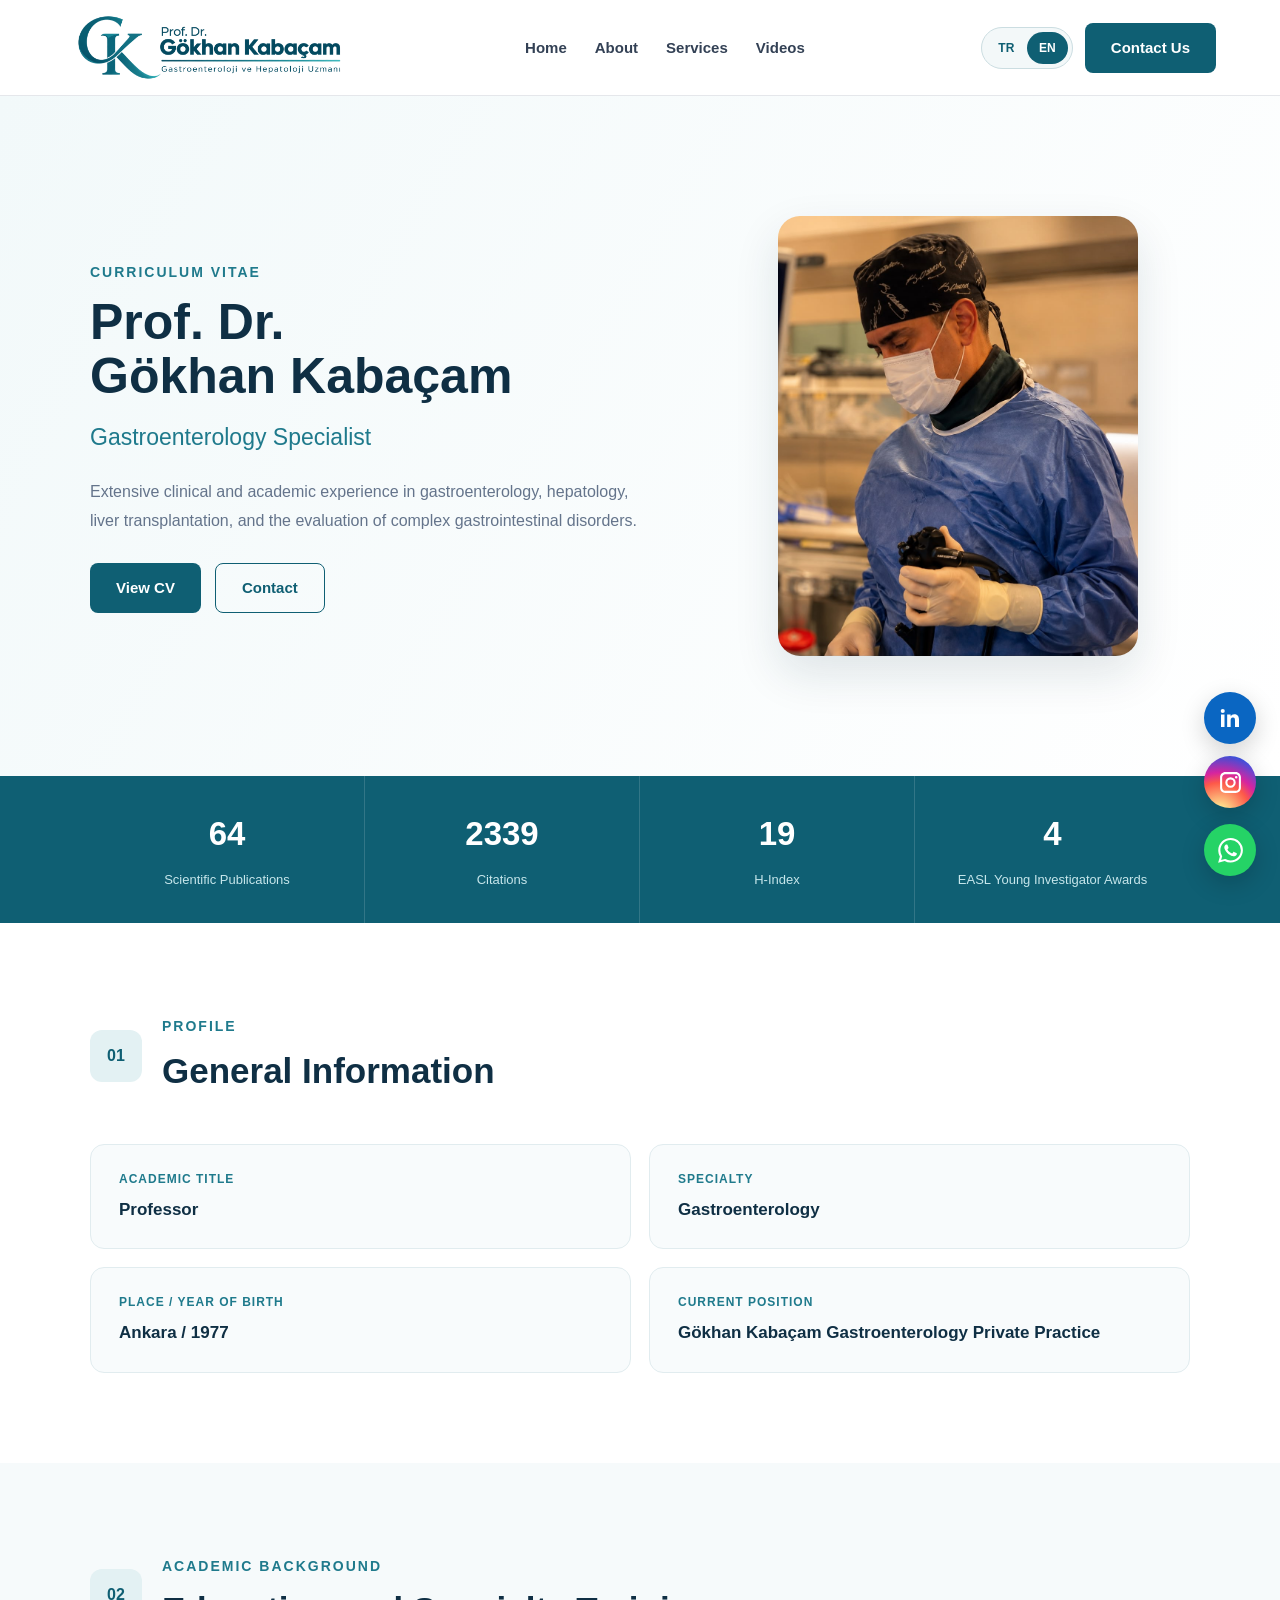
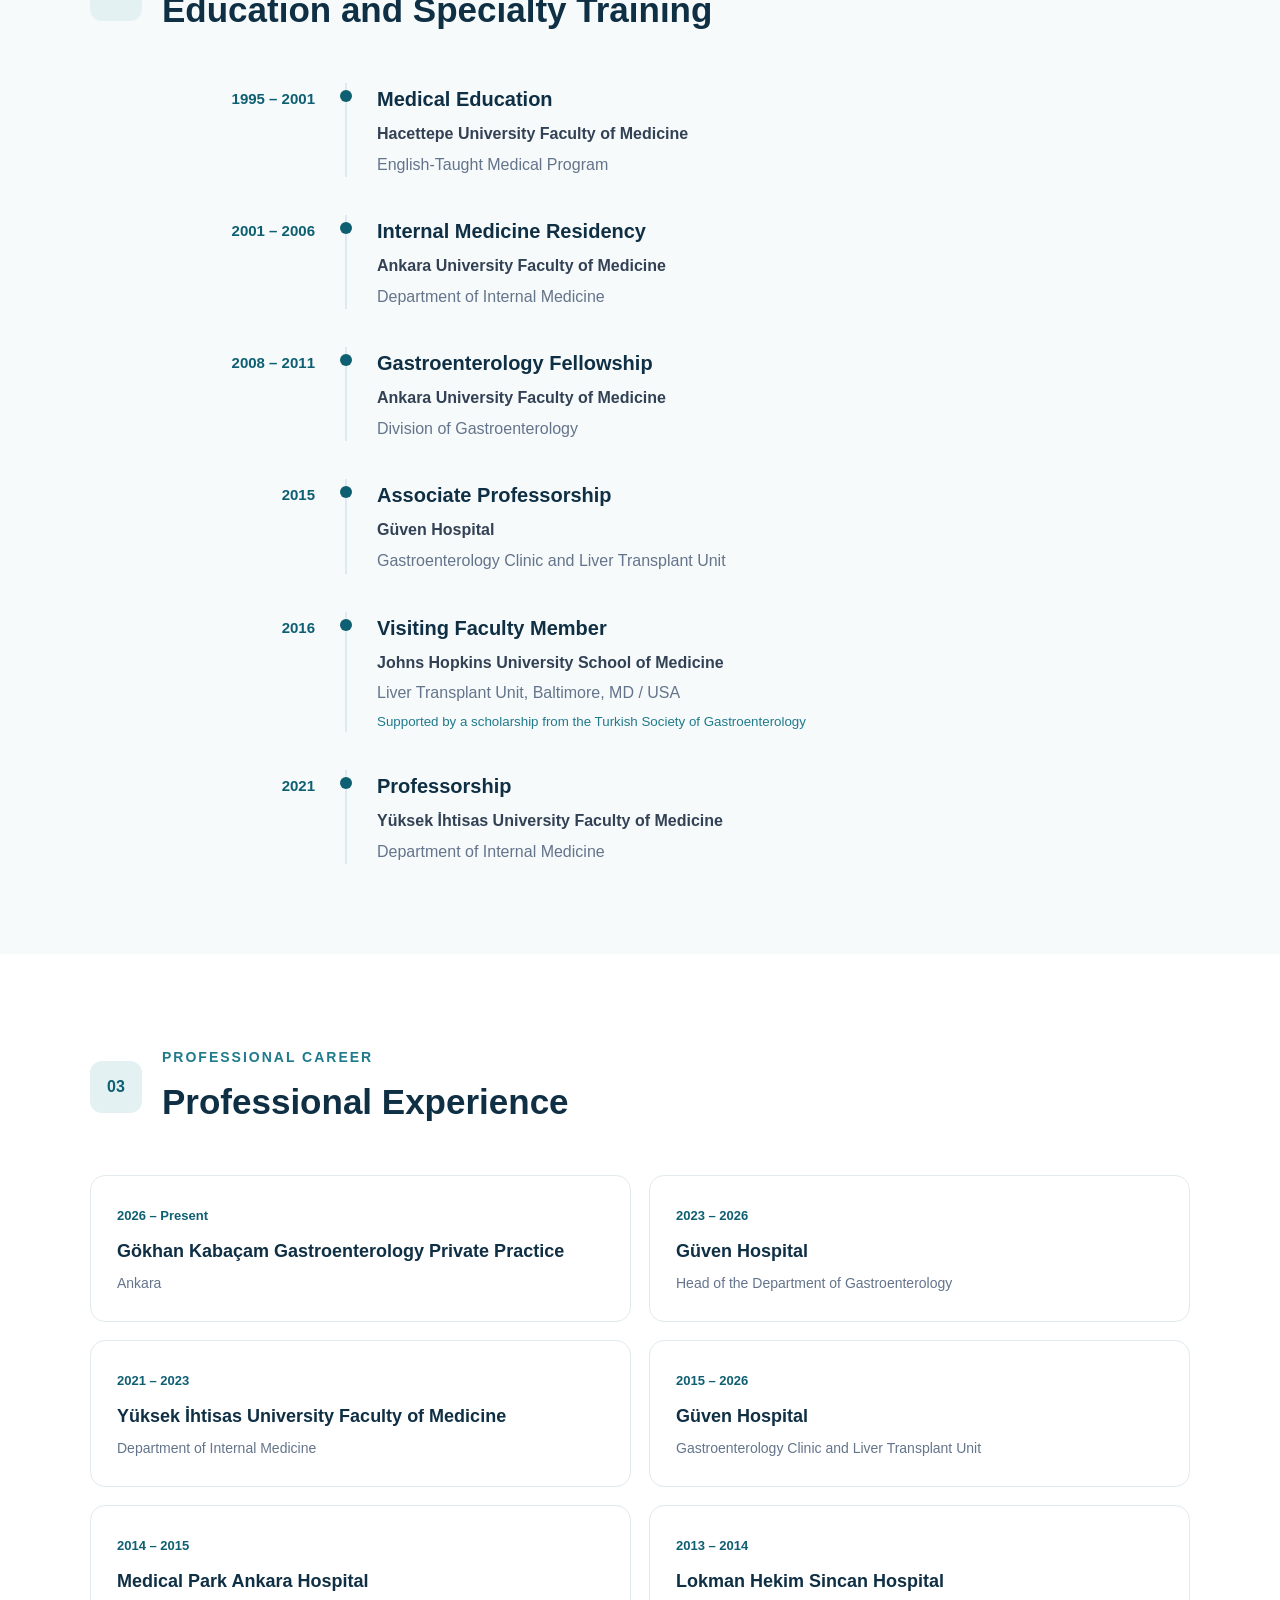
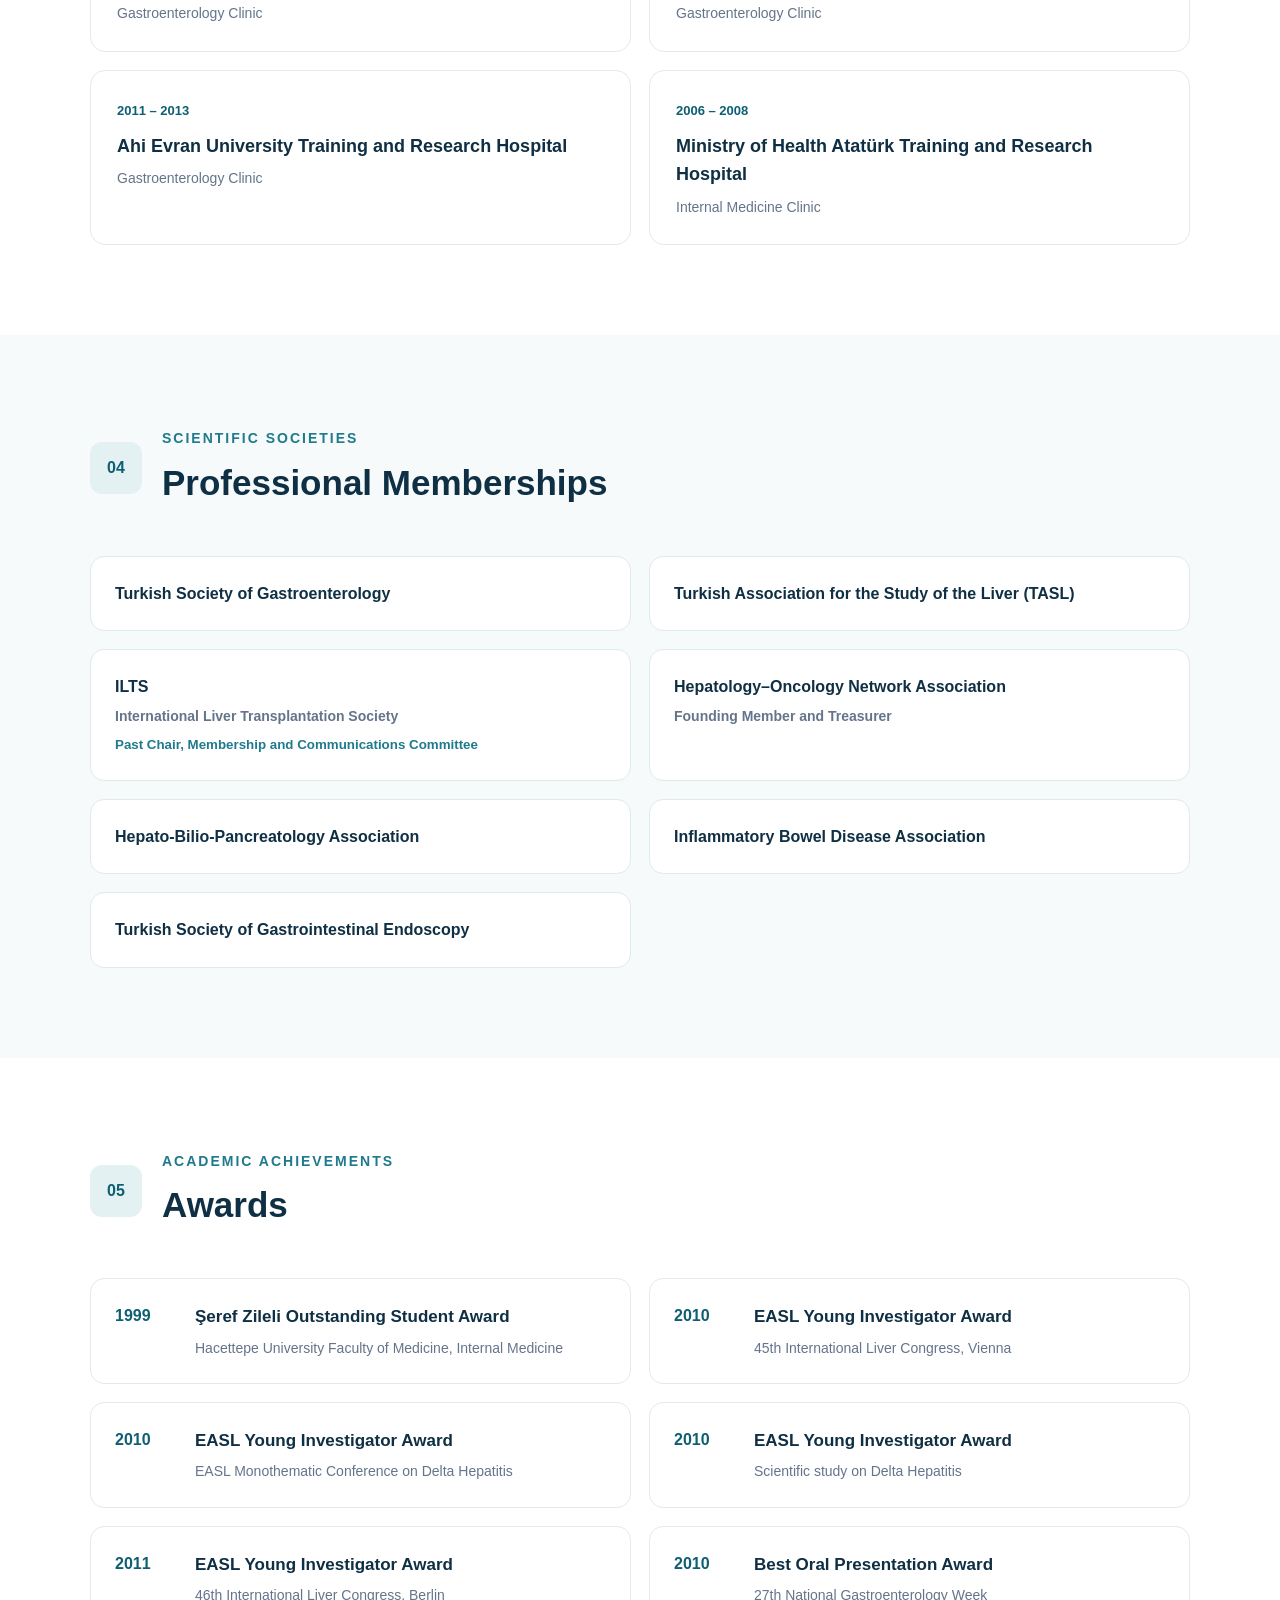
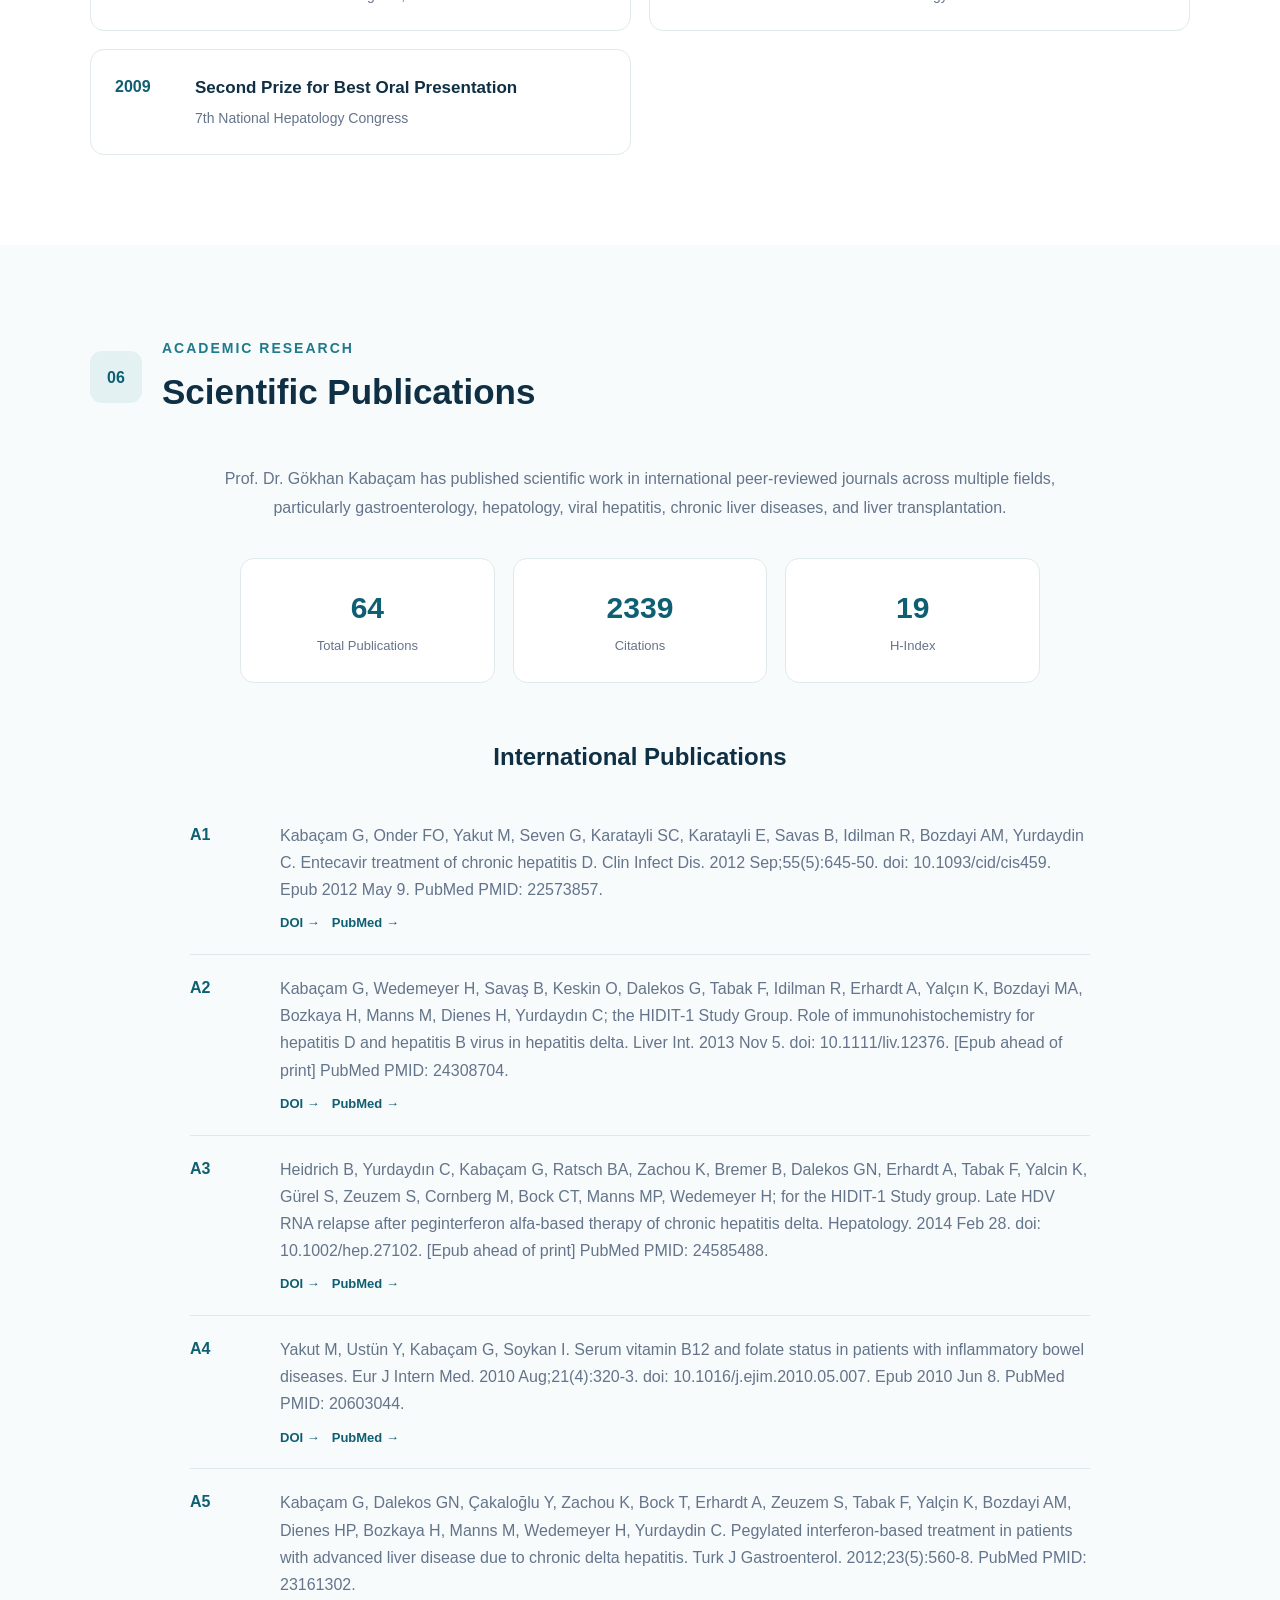
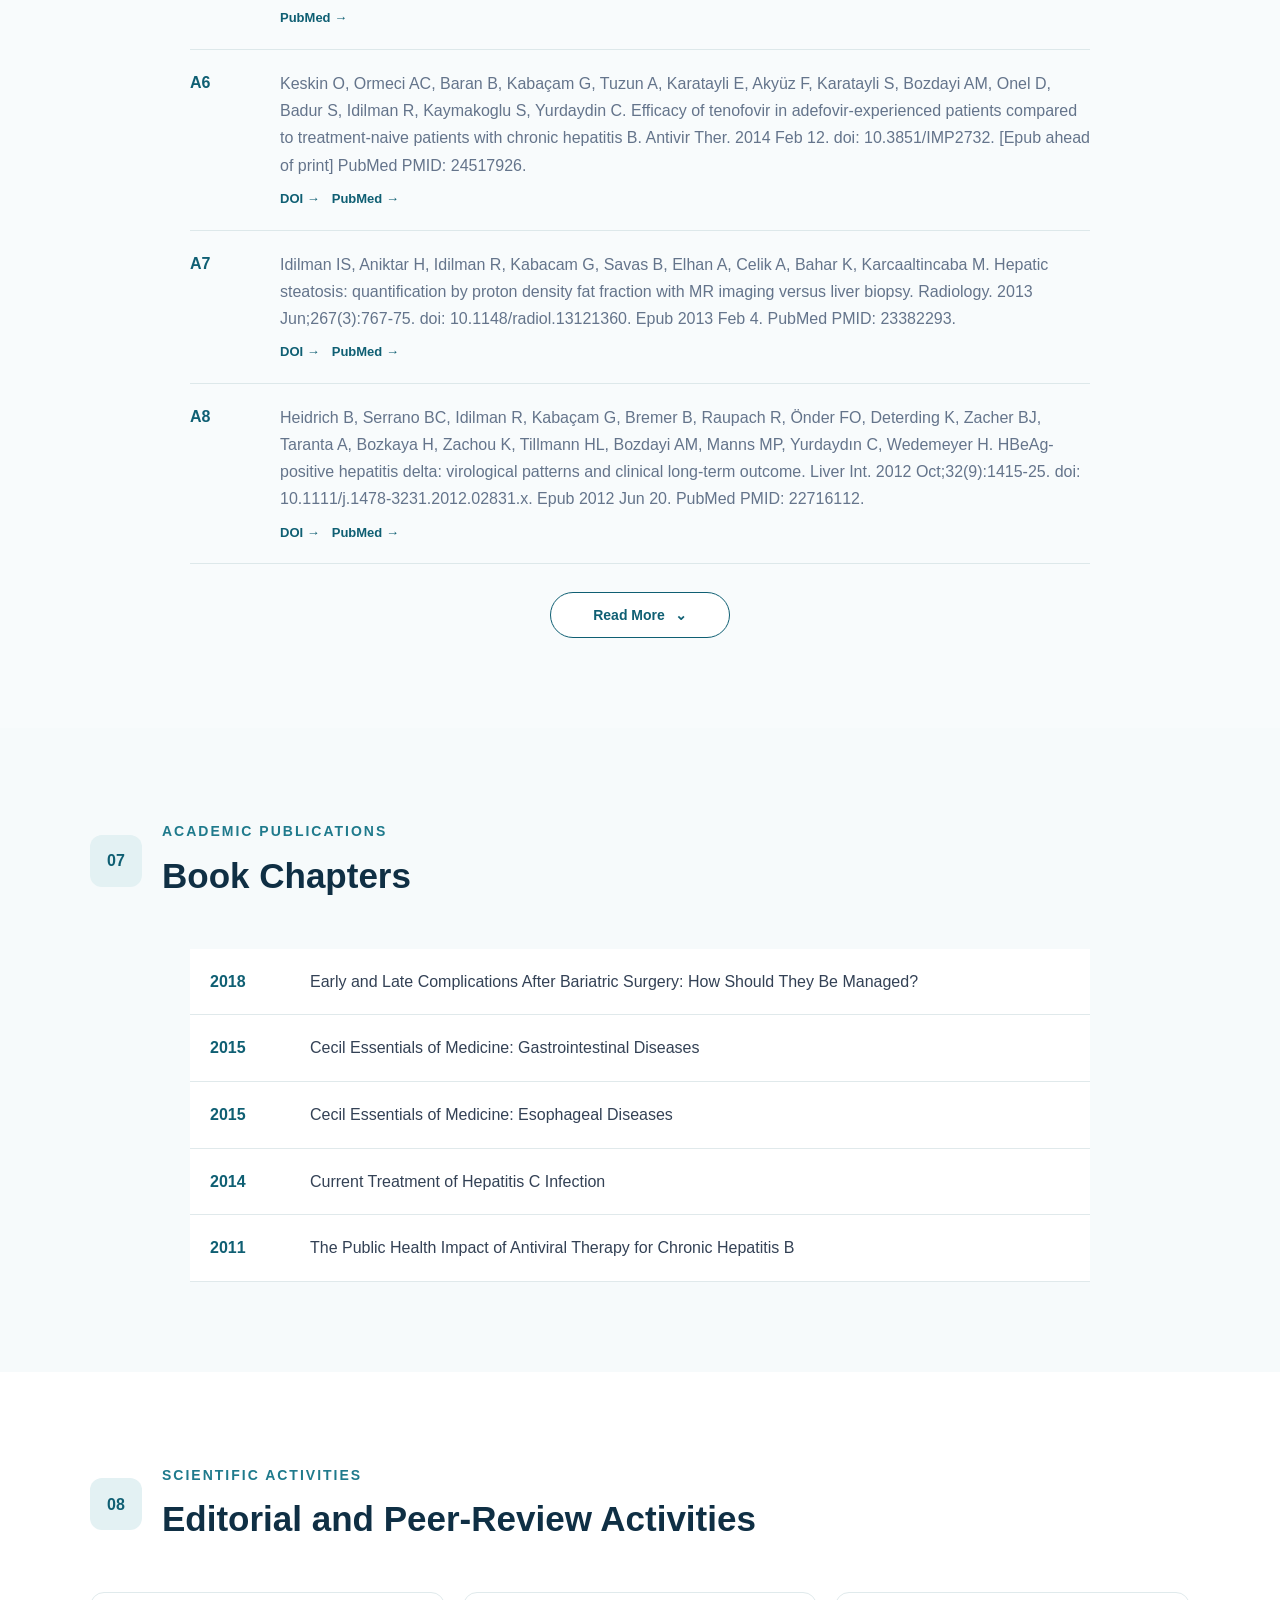
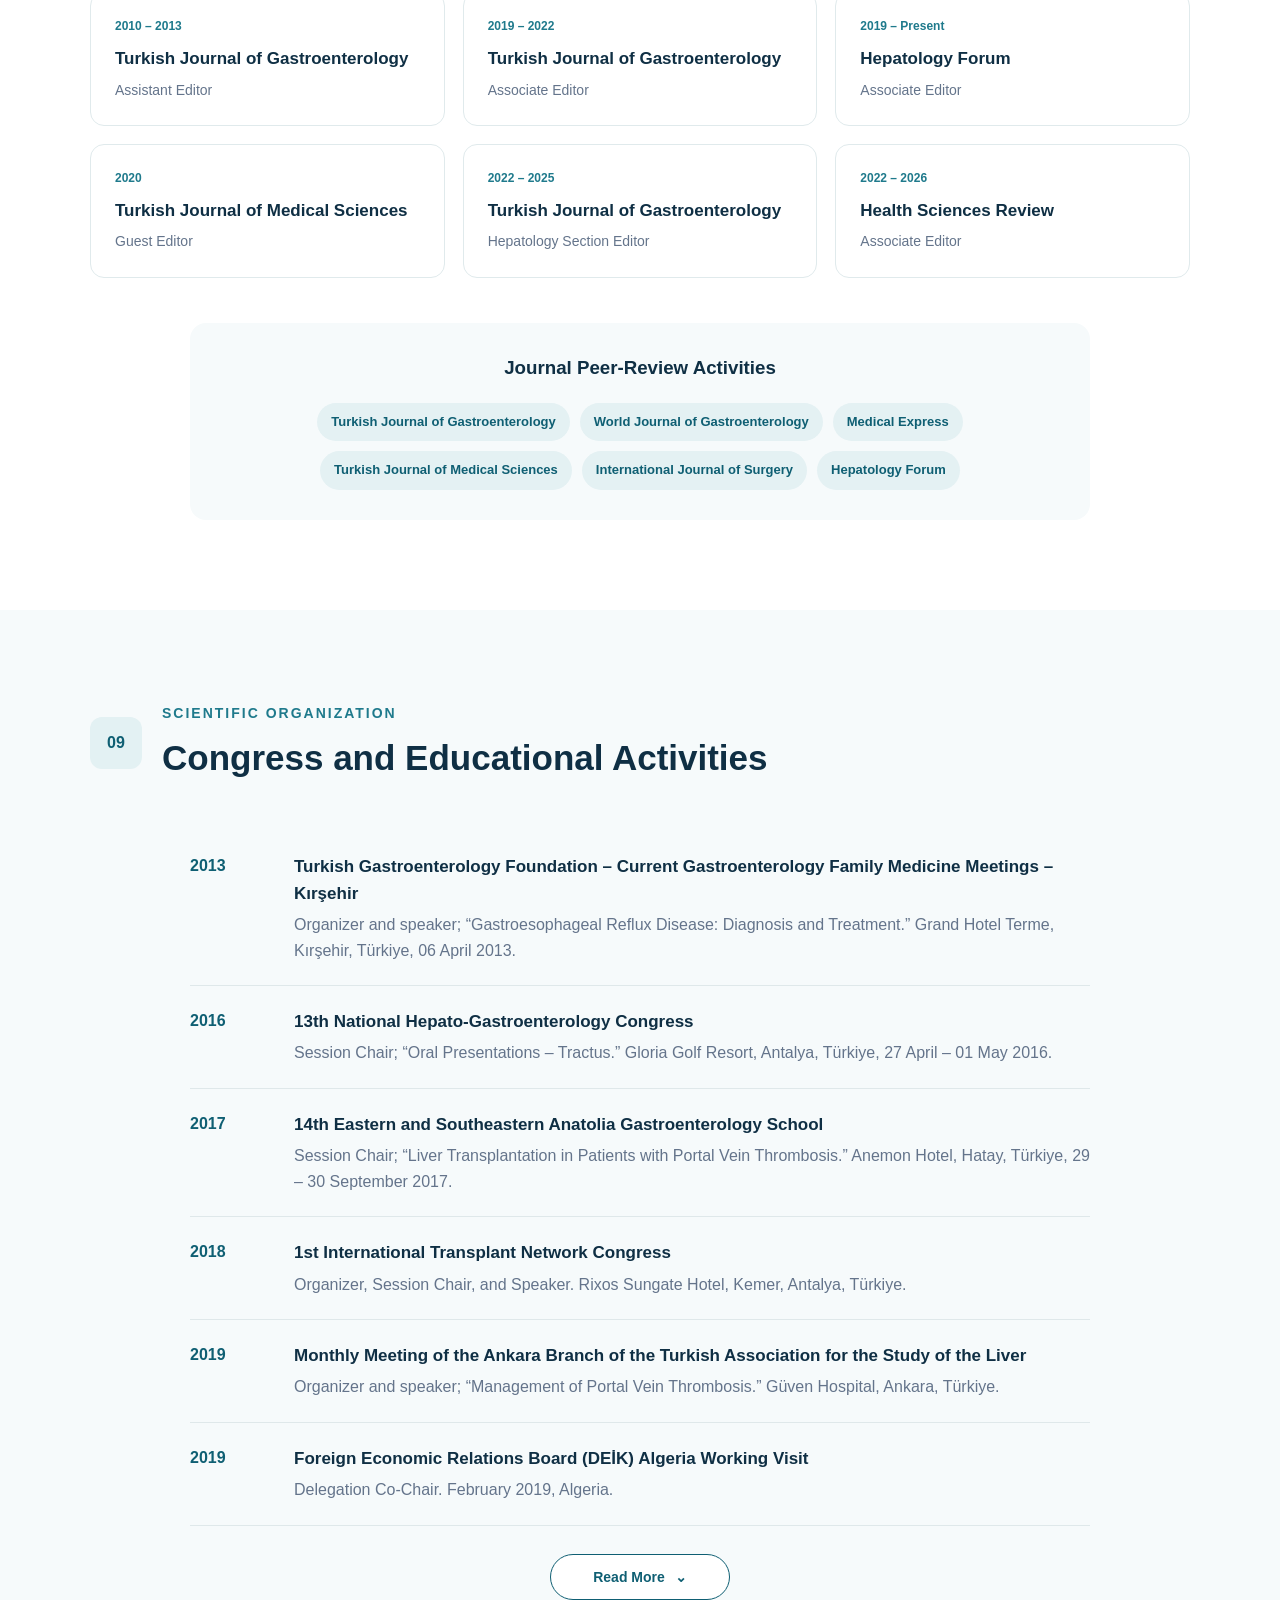
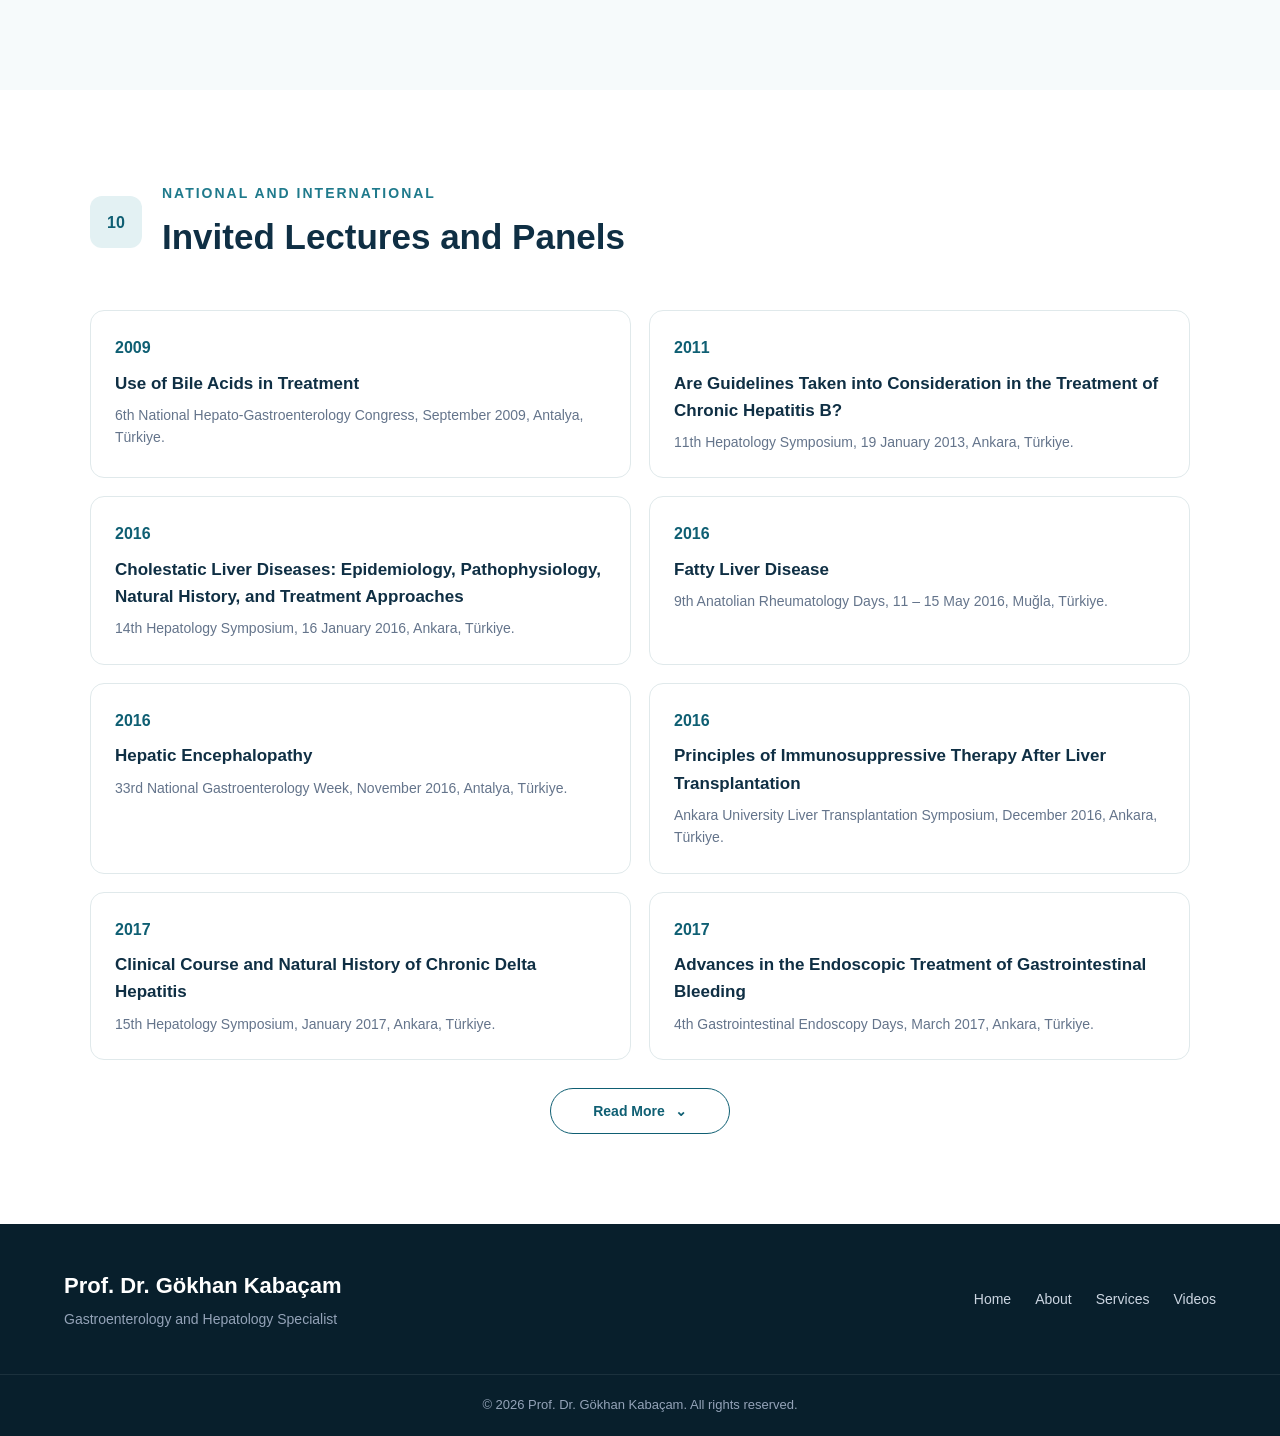
==== about-en.html @ 52273101 "Add files via upload" ====
<!DOCTYPE html>

<html lang="en">
<head>
<meta charset="utf-8"/>
<meta content="width=device-width, initial-scale=1.0" name="viewport"/>
<meta content="Curriculum vitae of Prof. Dr. Gökhan Kabaçam, including his medical education, gastroenterology specialization, experience in hepatology and liver transplantation, academic career, scientific publications, awards, and professional appointments." name="description"/>
<meta content="Prof. Dr. Gökhan Kabaçam" name="author"/>
<title>
        Curriculum Vitae | Prof. Dr. Gökhan Kabaçam
    </title>
<!-- CSS -->
<link href="css/style.css" rel="stylesheet"/>
<link href="css/responsive.css" rel="stylesheet"/>
<!-- YAPILANDIRILMIŞ VERİ -->
<script type="application/ld+json">
{
    "@context": "https://schema.org",
    "@type": "Physician",
    "name": "Prof. Dr. Gökhan Kabaçam",
    "jobTitle": "Gastroenterology Specialist",
    "description": "Prof. Dr. Gökhan Kabaçam is a physician with academic and clinical experience in gastroenterology, hepatology, and liver transplantation.",
    "telephone": "+90 532 318 44 52",
    "email": "gokhankabacam@yahoo.com",
    "address": {
        "@type": "PostalAddress",
        "streetAddress": "Çukurambar Mah. 1435 Sok. Atlas Apt. No: 1/3",
        "addressLocality": "Çankaya",
        "addressRegion": "Ankara",
        "addressCountry": "TR"
    }
}
</script>
</head>
<body>
<!-- =========================
         HEADER / NAVBAR
    ========================== -->
<header class="header">
<div class="container navbar">
<!-- LOGO -->
<a class="logo" href="index-en.html#home">
<img alt="Prof. Dr. Gökhan Kabaçam" src="images/logo.png"/>
</a>
<!-- MENÜ -->
<nav class="nav-menu" id="navMenu">
<a href="index-en.html#home">
                    Home
                </a>
<a href="index-en.html#about">
                    About
                </a>
<a href="index-en.html#services">
                    Services
                </a>
<a href="index-en.html#videos">
                    Videos
                </a>

</nav>
<!-- İLETİŞİM -->
<!-- MOBİL MENÜ -->
<div class="navbar-actions"><button aria-label="Switch language" aria-pressed="true" class="language-switch is-en" id="languageSwitch" type="button"><span aria-hidden="true" class="language-switch-slider"></span><span class="language-label language-tr">TR</span><span class="language-label language-en">EN</span></button><a class="nav-contact-button" href="index-en.html#contact">
                Contact Us
            </a></div><button aria-label="Open menu" class="mobile-menu-button" id="mobileMenuButton">
                ☰
            </button>
</div>
</header>
<main>
<!-- =========================
             SAYFA GİRİŞİ
        ========================== -->
<section class="about-page-hero">
<div class="container about-page-hero-wrapper">
<!-- SOL -->
<div class="about-page-hero-content">
<span class="section-small-title">
                        Curriculum Vitae
                    </span>
<h1>
                        Prof. Dr.<br/>
                        Gökhan Kabaçam
                    </h1>
<h2>
                        Gastroenterology Specialist
                    </h2>
<p>
                        Extensive clinical and academic experience in gastroenterology, hepatology, liver transplantation, and the evaluation of complex gastrointestinal disorders.
                    </p>
<div class="cv-hero-buttons">
<a class="primary-button" href="#education">
                            View CV
                        </a>
<a class="secondary-button" href="index-en.html#contact">
                            Contact
                        </a>
</div>
</div>
<!-- SAĞ FOTOĞRAF -->
<div class="about-page-hero-image">
<img alt="Prof. Dr. Gökhan Kabaçam" src="images/doctor-about.jpg"/>
</div>
</div>
</section>
<!-- =========================
             AKADEMİK SAYILAR
        ========================== -->
<section class="cv-stats">
<div class="container cv-stats-grid">
<div class="cv-stat-item">
<strong>
                        64
                    </strong>
<span>
                        Scientific Publications
                    </span>
</div>
<div class="cv-stat-item">
<strong>
                        2339
                    </strong>
<span>Citations</span>
</div>
<div class="cv-stat-item">
<strong>
                        19
                    </strong>
<span>
                        H-Index
                    </span>
</div>
<div class="cv-stat-item">
<strong>
                        4
                    </strong>
<span>
                        EASL Young Investigator Awards
                    </span>
</div>
</div>
</section>
<!-- =========================
             GENEL BİLGİ
        ========================== -->
<section class="cv-section" id="profile">
<div class="container cv-page-container">
<div class="cv-section-heading">
<span>
                        01
                    </span>
<div>
<span class="section-small-title">
                            Profile
                        </span>
<h2>
                            General Information
                        </h2>
</div>
</div>
<div class="cv-profile-grid">
<div class="cv-profile-card">
<span>
                            Academic Title
                        </span>
<strong>
                            Professor
                        </strong>
</div>
<div class="cv-profile-card">
<span>
                            Specialty
                        </span>
<strong>Gastroenterology</strong>
</div>
<div class="cv-profile-card">
<span>
                            Place / Year of Birth
                        </span>
<strong>
                            Ankara / 1977
                        </strong>
</div>
<div class="cv-profile-card">
<span>
                            Current Position
                        </span>
<strong>
                            Gökhan Kabaçam Gastroenterology Private Practice
                        </strong>
</div>
</div>
</div>
</section>
<!-- =========================
             EĞİTİM
        ========================== -->
<section class="cv-section cv-light-section" id="education">
<div class="container cv-page-container">
<div class="cv-section-heading">
<span>
                        02
                    </span>
<div>
<span class="section-small-title">
                            Academic Background
                        </span>
<h2>
                            Education and Specialty Training
                        </h2>
</div>
</div>
<div class="cv-timeline">
<!-- 1995 - 2001 -->
<div class="cv-timeline-item">
<div class="cv-timeline-year">
                            1995 – 2001
                        </div>
<div class="cv-timeline-content">
<h3>
                                Medical Education
                            </h3>
<strong>
                                Hacettepe University Faculty of Medicine
                            </strong>
<p>
                                English-Taught Medical Program
                            </p>
</div>
</div>
<!-- 2001 - 2006 -->
<div class="cv-timeline-item">
<div class="cv-timeline-year">
                            2001 – 2006
                        </div>
<div class="cv-timeline-content">
<h3>
                                Internal Medicine Residency
                            </h3>
<strong>
                                Ankara University Faculty of Medicine
                            </strong>
<p>
                                Department of Internal Medicine
                            </p>
</div>
</div>
<!-- 2008 - 2011 -->
<div class="cv-timeline-item">
<div class="cv-timeline-year">
                            2008 – 2011
                        </div>
<div class="cv-timeline-content">
<h3>
                                Gastroenterology Fellowship
                            </h3>
<strong>
                                Ankara University Faculty of Medicine
                            </strong>
<p>
                                Division of Gastroenterology
                            </p>
</div>
</div>
<!-- 2015 -->
<div class="cv-timeline-item">
<div class="cv-timeline-year">
                            2015
                        </div>
<div class="cv-timeline-content">
<h3>
                                Associate Professorship
                            </h3>
<strong>
                                Güven Hospital
                            </strong>
<p>
                                Gastroenterology Clinic and Liver Transplant Unit
                            </p>
</div>
</div>
<!-- 2016 -->
<div class="cv-timeline-item">
<div class="cv-timeline-year">
                            2016
                        </div>
<div class="cv-timeline-content">
<h3>
                                Visiting Faculty Member
                            </h3>
<strong>
                                Johns Hopkins University School of Medicine
                            </strong>
<p>
                                Liver Transplant Unit, Baltimore, MD / USA
                            </p>
<small>
                                Supported by a scholarship from the Turkish Society of Gastroenterology
                            </small>
</div>
</div>
<!-- 2021 -->
<div class="cv-timeline-item">
<div class="cv-timeline-year">
                            2021
                        </div>
<div class="cv-timeline-content">
<h3>
                                Professorship
                            </h3>
<strong>
                                Yüksek İhtisas University Faculty of Medicine
                            </strong>
<p>
                                Department of Internal Medicine
                            </p>
</div>
</div>
</div>
</div>
</section>
<!-- =========================
             İŞ TECRÜBESİ
        ========================== -->
<section class="cv-section" id="experience">
<div class="container cv-page-container">
<div class="cv-section-heading">
<span>
                        03
                    </span>
<div>
<span class="section-small-title">
                            Professional Career
                        </span>
<h2>
                            Professional Experience
                        </h2>
</div>
</div>
<div class="experience-list">
<article class="experience-card">
<span class="experience-date">
                            2026 – Present
                        </span>
<h3>
                            Gökhan Kabaçam Gastroenterology Private Practice
                        </h3>
<p>
                            Ankara
                        </p>
</article>
<article class="experience-card">
<span class="experience-date">
                            2023 – 2026
                        </span>
<h3>
                            Güven Hospital
                        </h3>
<p>
                            Head of the Department of Gastroenterology
                        </p>
</article>
<article class="experience-card">
<span class="experience-date">
                            2021 – 2023
                        </span>
<h3>
                            Yüksek İhtisas University Faculty of Medicine
                        </h3>
<p>
                            Department of Internal Medicine
                        </p>
</article>
<article class="experience-card">
<span class="experience-date">
                            2015 – 2026
                        </span>
<h3>
                            Güven Hospital
                        </h3>
<p>
                            Gastroenterology Clinic and Liver Transplant Unit
                        </p>
</article>
<article class="experience-card">
<span class="experience-date">
                            2014 – 2015
                        </span>
<h3>
                            Medical Park Ankara Hospital
                        </h3>
<p>
                            Gastroenterology Clinic
                        </p>
</article>
<article class="experience-card">
<span class="experience-date">
                            2013 – 2014
                        </span>
<h3>
                            Lokman Hekim Sincan Hospital
                        </h3>
<p>
                            Gastroenterology Clinic
                        </p>
</article>
<article class="experience-card">
<span class="experience-date">
                            2011 – 2013
                        </span>
<h3>
                            Ahi Evran University Training and Research Hospital
                        </h3>
<p>
                            Gastroenterology Clinic
                        </p>
</article>
<article class="experience-card">
<span class="experience-date">
                            2006 – 2008
                        </span>
<h3>
                            Ministry of Health Atatürk Training and Research Hospital
                        </h3>
<p>
                            Internal Medicine Clinic
                        </p>
</article>
</div>
</div>
</section>
<!-- =========================
             ÜYELİKLER
        ========================== -->
<section class="cv-section cv-light-section" id="memberships">
<div class="container cv-page-container">
<div class="cv-section-heading">
<span>
                        04
                    </span>
<div>
<span class="section-small-title">
                            Scientific Societies
                        </span>
<h2>
                            Professional Memberships
                        </h2>
</div>
</div>
<div class="membership-grid">
<div class="membership-card">
                        Turkish Society of Gastroenterology
                    </div>
<div class="membership-card">
                        Turkish Association for the Study of the Liver (TASL)
                    </div>
<div class="membership-card">
<strong>
                            ILTS
                        </strong>
<span>
                            International Liver Transplantation Society
                        </span>
<small>
                            Past Chair, Membership and Communications Committee
                        </small>
</div>
<div class="membership-card">
<strong>
                            Hepatology–Oncology Network Association
                        </strong>
<span>
                            Founding Member and Treasurer
                        </span>
</div>
<div class="membership-card">
                        Hepato-Bilio-Pancreatology Association
                    </div>
<div class="membership-card">
                        Inflammatory Bowel Disease Association
                    </div>
<div class="membership-card">
                        Turkish Society of Gastrointestinal Endoscopy
                    </div>
</div>
</div>
</section>
<!-- =========================
             ÖDÜLLER
        ========================== -->
<section class="cv-section" id="awards">
<div class="container cv-page-container">
<div class="cv-section-heading">
<span>
                        05
                    </span>
<div>
<span class="section-small-title">
                            Academic Achievements
                        </span>
<h2>
                            Awards
                        </h2>
</div>
</div>
<div class="award-list">
<article class="award-card">
<span>
                            1999
                        </span>
<div>
<h3>
                                Şeref Zileli Outstanding Student Award
                            </h3>
<p>
                                Hacettepe University Faculty of Medicine, Internal Medicine
                            </p>
</div>
</article>
<article class="award-card">
<span>
                            2010
                        </span>
<div>
<h3>EASL Young Investigator Award</h3>
<p>
                                45th International Liver Congress, Vienna
                            </p>
</div>
</article>
<article class="award-card">
<span>
                            2010
                        </span>
<div>
<h3>EASL Young Investigator Award</h3>
<p>
                                EASL Monothematic Conference on
                                Delta Hepatitis
                            </p>
</div>
</article>
<article class="award-card">
<span>
                            2010
                        </span>
<div>
<h3>EASL Young Investigator Award</h3>
<p>
                                Scientific study on Delta Hepatitis
                            </p>
</div>
</article>
<article class="award-card">
<span>
                            2011
                        </span>
<div>
<h3>EASL Young Investigator Award</h3>
<p>
                                46th International Liver Congress,
                                Berlin
                            </p>
</div>
</article>
<article class="award-card">
<span>
                            2010
                        </span>
<div>
<h3>
                                Best Oral Presentation Award
                            </h3>
<p>
                                27th National Gastroenterology Week
                            </p>
</div>
</article>
<article class="award-card">
<span>
                            2009
                        </span>
<div>
<h3>
                                Second Prize for Best Oral Presentation
                            </h3>
<p>
                                7th National Hepatology Congress
                            </p>
</div>
</article>
</div>
</div>
</section>
<!-- =========================
             BİLİMSEL ÇALIŞMALAR
        ========================== -->
<section class="cv-section cv-academic-section" id="academic">
<div class="container cv-page-container">
<div class="cv-section-heading">
<span>
                        06
                    </span>
<div>
<span class="section-small-title">
                            Academic Research
                        </span>
<h2>
                            Scientific Publications
                        </h2>
</div>
</div>
<div class="academic-intro">
<p>
                        Prof. Dr. Gökhan Kabaçam has published scientific work in international peer-reviewed journals across multiple fields, particularly gastroenterology, hepatology, viral hepatitis, chronic liver diseases, and liver transplantation.
                    </p>
</div>
<div class="academic-stat-grid">
<div>
<strong>
                            64
                        </strong>
<span>
                            Total Publications
                        </span>
</div>
<div>
<strong>
                            2339
                        </strong>
<span>
                            Citations
                        </span>
</div>
<div>
<strong>
                            19
                        </strong>
<span>
                            H-Index
                        </span>
</div>
</div>
<!-- SEÇİLİ YAYINLAR -->
<div class="selected-publications" data-collapsible-list data-visible-count="8" data-more-label="Read More" data-less-label="Show Less">
<h3>International Publications</h3>
<article class="publication-item">
<span>A1</span>
<div class="publication-content">
<p>Kabaçam G, Onder FO, Yakut M, Seven G, Karatayli SC, Karatayli E, Savas B, Idilman R, Bozdayi AM, Yurdaydin C. Entecavir treatment of chronic hepatitis D. Clin Infect Dis. 2012 Sep;55(5):645-50. doi: 10.1093/cid/cis459. Epub 2012 May 9. PubMed PMID: 22573857.</p>
<div class="publication-links">
<a href="https://doi.org/10.1093/cid/cis459" target="_blank" rel="noopener noreferrer">DOI →</a>
<a href="https://pubmed.ncbi.nlm.nih.gov/22573857/" target="_blank" rel="noopener noreferrer">PubMed →</a>
</div>
</div>
</article>
<article class="publication-item">
<span>A2</span>
<div class="publication-content">
<p>Kabaçam G, Wedemeyer H, Savaş B, Keskin O, Dalekos G, Tabak F, Idilman R, Erhardt A, Yalçın K, Bozdayi MA, Bozkaya H, Manns M, Dienes H, Yurdaydın C; the HIDIT-1 Study Group. Role of immunohistochemistry for hepatitis D and hepatitis B virus in hepatitis delta. Liver Int. 2013 Nov 5. doi: 10.1111/liv.12376. [Epub ahead of print] PubMed PMID: 24308704.</p>
<div class="publication-links">
<a href="https://doi.org/10.1111/liv.12376" target="_blank" rel="noopener noreferrer">DOI →</a>
<a href="https://pubmed.ncbi.nlm.nih.gov/24308704/" target="_blank" rel="noopener noreferrer">PubMed →</a>
</div>
</div>
</article>
<article class="publication-item">
<span>A3</span>
<div class="publication-content">
<p>Heidrich B, Yurdaydın C, Kabaçam G, Ratsch BA, Zachou K, Bremer B, Dalekos GN, Erhardt A, Tabak F, Yalcin K, Gürel S, Zeuzem S, Cornberg M, Bock CT, Manns MP, Wedemeyer H; for the HIDIT-1 Study group. Late HDV RNA relapse after peginterferon alfa-based therapy of chronic hepatitis delta. Hepatology. 2014 Feb 28. doi: 10.1002/hep.27102. [Epub ahead of print] PubMed PMID: 24585488.</p>
<div class="publication-links">
<a href="https://doi.org/10.1002/hep.27102" target="_blank" rel="noopener noreferrer">DOI →</a>
<a href="https://pubmed.ncbi.nlm.nih.gov/24585488/" target="_blank" rel="noopener noreferrer">PubMed →</a>
</div>
</div>
</article>
<article class="publication-item">
<span>A4</span>
<div class="publication-content">
<p>Yakut M, Ustün Y, Kabaçam G, Soykan I. Serum vitamin B12 and folate status in patients with inflammatory bowel diseases. Eur J Intern Med. 2010 Aug;21(4):320-3. doi: 10.1016/j.ejim.2010.05.007. Epub 2010 Jun 8. PubMed PMID: 20603044.</p>
<div class="publication-links">
<a href="https://doi.org/10.1016/j.ejim.2010.05.007" target="_blank" rel="noopener noreferrer">DOI →</a>
<a href="https://pubmed.ncbi.nlm.nih.gov/20603044/" target="_blank" rel="noopener noreferrer">PubMed →</a>
</div>
</div>
</article>
<article class="publication-item">
<span>A5</span>
<div class="publication-content">
<p>Kabaçam G, Dalekos GN, Çakaloğlu Y, Zachou K, Bock T, Erhardt A, Zeuzem S, Tabak F, Yalçin K, Bozdayi AM, Dienes HP, Bozkaya H, Manns M, Wedemeyer H, Yurdaydin C. Pegylated interferon-based treatment in patients with advanced liver disease due to chronic delta hepatitis. Turk J Gastroenterol. 2012;23(5):560-8. PubMed PMID: 23161302.</p>
<div class="publication-links">
<a href="https://pubmed.ncbi.nlm.nih.gov/23161302/" target="_blank" rel="noopener noreferrer">PubMed →</a>
</div>
</div>
</article>
<article class="publication-item">
<span>A6</span>
<div class="publication-content">
<p>Keskin O, Ormeci AC, Baran B, Kabaçam G, Tuzun A, Karatayli E, Akyüz F, Karatayli S, Bozdayi AM, Onel D, Badur S, Idilman R, Kaymakoglu S, Yurdaydin C. Efficacy of tenofovir in adefovir-experienced patients compared to treatment-naive patients with chronic hepatitis B. Antivir Ther. 2014 Feb 12. doi: 10.3851/IMP2732. [Epub ahead of print] PubMed PMID: 24517926.</p>
<div class="publication-links">
<a href="https://doi.org/10.3851/IMP2732" target="_blank" rel="noopener noreferrer">DOI →</a>
<a href="https://pubmed.ncbi.nlm.nih.gov/24517926/" target="_blank" rel="noopener noreferrer">PubMed →</a>
</div>
</div>
</article>
<article class="publication-item">
<span>A7</span>
<div class="publication-content">
<p>Idilman IS, Aniktar H, Idilman R, Kabacam G, Savas B, Elhan A, Celik A, Bahar K, Karcaaltincaba M. Hepatic steatosis: quantification by proton density fat fraction with MR imaging versus liver biopsy. Radiology. 2013 Jun;267(3):767-75. doi: 10.1148/radiol.13121360. Epub 2013 Feb 4. PubMed PMID: 23382293.</p>
<div class="publication-links">
<a href="https://doi.org/10.1148/radiol.13121360" target="_blank" rel="noopener noreferrer">DOI →</a>
<a href="https://pubmed.ncbi.nlm.nih.gov/23382293/" target="_blank" rel="noopener noreferrer">PubMed →</a>
</div>
</div>
</article>
<article class="publication-item">
<span>A8</span>
<div class="publication-content">
<p>Heidrich B, Serrano BC, Idilman R, Kabaçam G, Bremer B, Raupach R, Önder FO, Deterding K, Zacher BJ, Taranta A, Bozkaya H, Zachou K, Tillmann HL, Bozdayi AM, Manns MP, Yurdaydın C, Wedemeyer H. HBeAg-positive hepatitis delta: virological patterns and clinical long-term outcome. Liver Int. 2012 Oct;32(9):1415-25. doi: 10.1111/j.1478-3231.2012.02831.x. Epub 2012 Jun 20. PubMed PMID: 22716112.</p>
<div class="publication-links">
<a href="https://doi.org/10.1111/j.1478-3231.2012.02831.x" target="_blank" rel="noopener noreferrer">DOI →</a>
<a href="https://pubmed.ncbi.nlm.nih.gov/22716112/" target="_blank" rel="noopener noreferrer">PubMed →</a>
</div>
</div>
</article>
<article class="publication-item">
<span>A9</span>
<div class="publication-content">
<p>Kabaçam G, Törüner M. Can azathioprine 6-mercaptopurine treatment be withdrawn in patients with response in ulcerative colitis: what is the most appropriate time for this? Turk J Gastroenterol. 2012;23 Suppl 2:17-20. Review. PubMed PMID: 23576085.</p>
<div class="publication-links">
<a href="https://pubmed.ncbi.nlm.nih.gov/23576085/" target="_blank" rel="noopener noreferrer">PubMed →</a>
</div>
</div>
</article>
<article class="publication-item">
<span>A10</span>
<div class="publication-content">
<p>Kabaçam G, Törüner M. How long should we treat patients with azathioprine/6- mercaptopurine before deciding that it is refractory to immunomodulatory treatment? Turk J Gastroenterol. 2012;23 Suppl 2:13-6. Review. PubMed PMID: 23576084.</p>
<div class="publication-links">
<a href="https://pubmed.ncbi.nlm.nih.gov/23576084/" target="_blank" rel="noopener noreferrer">PubMed →</a>
</div>
</div>
</article>
<article class="publication-item">
<span>A11</span>
<div class="publication-content">
<p>Kabaçam G, Yakut M, Soykan I. Acute esophageal necrosis: a rare cause of gastrointestinal bleeding. Dig Endosc. 2012 Jul;24(4):283. doi: 10.1111/j.1443-1661.2011.01198.x. PubMed PMID: 22725119.</p>
<div class="publication-links">
<a href="https://doi.org/10.1111/j.1443-1661.2011.01198.x" target="_blank" rel="noopener noreferrer">DOI →</a>
<a href="https://pubmed.ncbi.nlm.nih.gov/22725119/" target="_blank" rel="noopener noreferrer">PubMed →</a>
</div>
</div>
</article>
<article class="publication-item">
<span>A12</span>
<div class="publication-content">
<p>Toy M, Onder FO, Idilman R, Kabacam G, Richardus JH, Bozdayi M, Akdogan M, Kuloglu Z, Kansu A, Schalm S, Yurdaydin C. The cost-effectiveness of treating chronic hepatitis B patients in a median endemic and middle income country. Eur J Health Econ. 2012 Oct;13(5):663-76. doi: 10.1007/s10198-012-0413-8. Epub 2012 Jul 20. PubMed PMID: 22815098; PubMed Central PMCID: PMC3427846.</p>
<div class="publication-links">
<a href="https://doi.org/10.1007/s10198-012-0413-8" target="_blank" rel="noopener noreferrer">DOI →</a>
<a href="https://pubmed.ncbi.nlm.nih.gov/22815098/" target="_blank" rel="noopener noreferrer">PubMed →</a>
</div>
</div>
</article>
<article class="publication-item">
<span>A13</span>
<div class="publication-content">
<p>Yakut M, Kabacam G, Bektaş M, Cetinkaya H, Toruner M, Soykan I. The effect of endogenous hypergastrinemia on lower esophageal sphincter pressure and esophageal motility. Hepatogastroenterology. 2011 Nov-Dec;58(112):1989-92. doi: 10.5754/hge11028. PubMed PMID: 22024072.</p>
<div class="publication-links">
<a href="https://doi.org/10.5754/hge11028" target="_blank" rel="noopener noreferrer">DOI →</a>
<a href="https://pubmed.ncbi.nlm.nih.gov/22024072/" target="_blank" rel="noopener noreferrer">PubMed →</a>
</div>
</div>
</article>
<article class="publication-item">
<span>A14</span>
<div class="publication-content">
<p>Yakut M, Ustün Y, Kabaçam G, Bektaş M, Soykan I. Gallbladder volume and ejection fraction in patients with Behçet&#x27;s disease. Clin Res Hepatol Gastroenterol. 2012 Feb;36(1):e20-1. doi: 10.1016/j.clinre.2011.08.009. Epub 2011 Oct 1. PubMed PMID: 21963045.</p>
<div class="publication-links">
<a href="https://doi.org/10.1016/j.clinre.2011.08.009" target="_blank" rel="noopener noreferrer">DOI →</a>
<a href="https://pubmed.ncbi.nlm.nih.gov/21963045/" target="_blank" rel="noopener noreferrer">PubMed →</a>
</div>
</div>
</article>
<article class="publication-item">
<span>A15</span>
<div class="publication-content">
<p>Yakut M, Kabaçam G, Öztürk A, Soykan I. Clinical characteristics and evaluation of patients with large hiatal hernia and Cameron lesions. South Med J. 2011 Mar;104(3):179-84. doi: 10.1097/SMJ.0b013e31820c018c. PubMed PMID: 21297527.</p>
<div class="publication-links">
<a href="https://doi.org/10.1097/SMJ.0b013e31820c018c" target="_blank" rel="noopener noreferrer">DOI →</a>
<a href="https://pubmed.ncbi.nlm.nih.gov/21297527/" target="_blank" rel="noopener noreferrer">PubMed →</a>
</div>
</div>
</article>
<article class="publication-item">
<span>A16</span>
<div class="publication-content">
<p>Kabaçam G, Törüner M. What is the importance of anti-TNF agents in the treatment of luminal (inflammatory type) Crohn&#x27;s disease? Turk J Gastroenterol. 2010 Mar;21(1):107-12. Review. PubMed PMID: 20552736.</p>
<div class="publication-links">
<a href="https://pubmed.ncbi.nlm.nih.gov/20552736/" target="_blank" rel="noopener noreferrer">PubMed →</a>
</div>
</div>
</article>
<article class="publication-item">
<span>A17</span>
<div class="publication-content">
<p>Kabaçam G, Tezel A. When and how frequently DEXA should be performed for the diagnosis and follow-up of osteoporosis in Crohn&#x27;s disease? Turk J Gastroenterol. 2010 Mar;21(1):100-6. Review. PubMed PMID: 20552735.</p>
<div class="publication-links">
<a href="https://pubmed.ncbi.nlm.nih.gov/20552735/" target="_blank" rel="noopener noreferrer">PubMed →</a>
</div>
</div>
</article>
<article class="publication-item">
<span>A18</span>
<div class="publication-content">
<p>Özkan H, Arslan M, Kabacam G, Tas A, Özgür G, Kaygusuz G, Ekinci C, Serdaroğlu A, Köklü S. Chronic hepatitis in a patient with rigid spine myopathy: Cause or just an association? Turk J Gastroenterol 2014; 25: 113-5.</p>
</div>
</article>
<article class="publication-item">
<span>A19</span>
<div class="publication-content">
<p>Seven G, Karatayli SC, Köse SK, Yakut M, Kabaçam G, Törüner M, Heper AO, Voelker M, Erden E, Bozdayi AM, Uzunalımoğlu O, Bozkaya H, Yurdaydin C, Schuppan D. Serum connective tissue markers as predictors of advanced fibrosis in patients with chronic hepatitis B and D. Turk J Gastroenterol. 2011 Jun;22(3):305-14. PubMed PMID: 21805422.</p>
<div class="publication-links">
<a href="https://pubmed.ncbi.nlm.nih.gov/21805422/" target="_blank" rel="noopener noreferrer">PubMed →</a>
</div>
</div>
</article>
<article class="publication-item">
<span>A20</span>
<div class="publication-content">
<p>Kabaçam GB, Akbıyık F, Livanelioğlu Z, Tiryaki HT, Karakuş E, Kabaçam G. Decision for surgery in the management of a rare condition, childhood gallbladder polyps, and the role of ultrasonography. Turk J Gastroenterol. 2013;24(6):556-60. PubMed PMID: 24623297.</p>
<div class="publication-links">
<a href="https://pubmed.ncbi.nlm.nih.gov/24623297/" target="_blank" rel="noopener noreferrer">PubMed →</a>
</div>
</div>
</article>
<article class="publication-item">
<span>A21</span>
<div class="publication-content">
<p>Bektas M, Seven G, Idilman R, Yakut M, Doğanay B, Kabacam G, Ustun Y, Korkut E, Kalkan Ç, Sahin G, Cetinkaya H, Bozkaya H, Yurdaydin C, Bahar K, Cinar K, Soykan I. Manometric assessment of esophageal motor function in patients with primary biliary cirrhosis. Eur J Intern Med. 2014 Mar;25(3):230-4. doi: 10.1016/j.ejim.2014.01.008. Epub 2014 Feb 16. PubMed PMID: 24534163.</p>
<div class="publication-links">
<a href="https://doi.org/10.1016/j.ejim.2014.01.008" target="_blank" rel="noopener noreferrer">DOI →</a>
<a href="https://pubmed.ncbi.nlm.nih.gov/24534163/" target="_blank" rel="noopener noreferrer">PubMed →</a>
</div>
</div>
</article>
<article class="publication-item">
<span>A22</span>
<div class="publication-content">
<p>Yakut M, Ustün Y, Kutlay S, Ongun A, Kabaçam G, Boynueğri R, Soykan I. Multiparametric assessment of vascular function and atherosclerosis in patients with autoimmune gastritis: a comparative study. Dig Dis Sci. 2011 Dec;56(12):3583-9. doi: 10.1007/s10620-011-1778-8. Epub 2011 Jun 17. PubMed PMID: 21681509.</p>
<div class="publication-links">
<a href="https://doi.org/10.1007/s10620-011-1778-8" target="_blank" rel="noopener noreferrer">DOI →</a>
<a href="https://pubmed.ncbi.nlm.nih.gov/21681509/" target="_blank" rel="noopener noreferrer">PubMed →</a>
</div>
</div>
</article>
<article class="publication-item">
<span>A23</span>
<div class="publication-content">
<p>Karatayli E, Idilman R, Karatayli SC, Cevik E, Yakut M, Seven G, Kabaçam G, Bozdayi AM, Yurdaydin C. Clonal analysis of the quasispecies of antiviral-resistant HBV genomes in patients with entecavir resistance during rescue treatment and successful treatment of entecavir resistance with tenofovir. Antivir Ther. 2013;18(1):77-85. doi: 10.3851/IMP2294. Epub 2012 Aug 10. PubMed PMID: 22878399.</p>
<div class="publication-links">
<a href="https://doi.org/10.3851/IMP2294" target="_blank" rel="noopener noreferrer">DOI →</a>
<a href="https://pubmed.ncbi.nlm.nih.gov/22878399/" target="_blank" rel="noopener noreferrer">PubMed →</a>
</div>
</div>
</article>
<article class="publication-item">
<span>A24</span>
<div class="publication-content">
<p>Kabacam G, Kabacam G, Topcuoglu P, Kuzu I, Arat M. Enzyme replacement therapy in type 1 Gaucher disease and a review of the literature. Turk J Hematol 2010; 27: 190-5. doi:10.5152/tjh.2010.27</p>
<div class="publication-links">
<a href="https://doi.org/10.5152/tjh.2010.27" target="_blank" rel="noopener noreferrer">DOI →</a>
</div>
</div>
</article>
<article class="publication-item">
<span>A25</span>
<div class="publication-content">
<p>Ergun I, Kabacam G, Ekmekci Y, Tulunay O, Keven K, Duman N. Skin nodules and acute renal failure, what is the link? Nephrol Dial Transplant. 2005 Jun;20(6):1269-70. Epub 2005 Feb 22. PubMed PMID: 15728264.</p>
<div class="publication-links">
<a href="https://pubmed.ncbi.nlm.nih.gov/15728264/" target="_blank" rel="noopener noreferrer">PubMed →</a>
</div>
</div>
</article>
<article class="publication-item">
<span>A26</span>
<div class="publication-content">
<p>Yakut M, Ustün Y, Kabaçam G, Soykan I. Thyroid disorders in patients with Inflammatory Bowel Diseases. Int J Clin Med 2011; 2: 89 – 92.</p>
</div>
</article>
<article class="publication-item">
<span>A27</span>
<div class="publication-content">
<p>AK Dokmeci, M Yakut, N Ormeci, H Ozkan, G Kabacam. Long – term results of pancreaticoduodenectomy and endoscopic resection in the treatment of early stage carcinoma of the ampulla of Vater: case series and review of the literature. Turk J Med Sci 2012; 42(5): 946 – 50.</p>
</div>
</article>
<article class="publication-item">
<span>A28</span>
<div class="publication-content">
<p>Yakut M, Kabaçam G, Üstün Y, Cetinkaya H, Soykan I. Hepatitis B and C virus prevalence and related factors in patients with inflammatory bowel diseases. Clin Res Hepatol Gastroenterol. 2011 Dec;35(12):857. doi: 10.1016/j.clinre.2011.08.005. Epub 2011 Oct 2. PubMed PMID: 21963993</p>
<div class="publication-links">
<a href="https://doi.org/10.1016/j.clinre.2011.08.005" target="_blank" rel="noopener noreferrer">DOI →</a>
<a href="https://pubmed.ncbi.nlm.nih.gov/21963993/" target="_blank" rel="noopener noreferrer">PubMed →</a>
</div>
</div>
</article>
<article class="publication-item">
<span>A29</span>
<div class="publication-content">
<p>Abdelqader A, Kabacam G, Woreta TA, Hamilton JP, Luu H, Al Khalloufi K, Saberi B, Philosophe B, Cameron AM, Gurakar A. Pre- Versus Posttransplant Treatment of Hepatitis C Virus With Direct-Acting Antivirals in Liver Transplant Recipients: More Issues to be Solved. Exp Clin Transplant. 2017 Feb;15(Suppl 1):1-5. PubMed PMID: 28260422.</p>
<div class="publication-links">
<a href="https://pubmed.ncbi.nlm.nih.gov/28260422/" target="_blank" rel="noopener noreferrer">PubMed →</a>
</div>
</div>
</article>
<article class="publication-item">
<span>A30</span>
<div class="publication-content">
<p>Karakaya F, Özer S, Kalkan Ç, Tüzün EA, Çalışkan A, Keskin O, Kabaçam G, Karatayli S, Karatayli E, Bozdayi AM, Idilman R, Yurdaydin C. Discontinuation of lamivudine treatment in HBeAg-negative chronic hepatitis B: a pilot study with long-term follow-up. Antivir Ther. 2017 Feb 27. doi: 10.3851/IMP3144. [Epub ahead of print] PubMed PMID: 28240596.</p>
<div class="publication-links">
<a href="https://doi.org/10.3851/IMP3144" target="_blank" rel="noopener noreferrer">DOI →</a>
<a href="https://pubmed.ncbi.nlm.nih.gov/28240596/" target="_blank" rel="noopener noreferrer">PubMed →</a>
</div>
</div>
</article>
<article class="publication-item">
<span>A31</span>
<div class="publication-content">
<p>Niranjan-Azadi AM, Kabaçam G, Durand CM, Anjum S, Saberi B, Dagher NN, Philosophe B, Gurakar A. Single-Center Experience in Pre-transplant Hepatitis C Virus (HCV) Treatment Among Living Donor Liver Transplant Candidates: Bridging the Direct-Acting Antivirals (DAA). Ann Transplant. 2017 Sep 22;22:570-574. PubMed PMID: 28935852.</p>
<div class="publication-links">
<a href="https://pubmed.ncbi.nlm.nih.gov/28935852/" target="_blank" rel="noopener noreferrer">PubMed →</a>
</div>
</div>
</article>
<article class="publication-item">
<span>A32</span>
<div class="publication-content">
<p>De Martin E, Hessheimer A, Chadha R, Kabacam G, Rajanayagam J, Kirchner V, Kalisvaart M, Scalera I, Bhat M, Contreras A, Bhangui P. Report of the 24th Annual Congress of the International Liver Transplantation Society. Transplantation. 2019 Mar;103(3):465-469. doi: 10.1097/TP.0000000000002549. PMID: 30461723.</p>
<div class="publication-links">
<a href="https://doi.org/10.1097/TP.0000000000002549" target="_blank" rel="noopener noreferrer">DOI →</a>
<a href="https://pubmed.ncbi.nlm.nih.gov/30461723/" target="_blank" rel="noopener noreferrer">PubMed →</a>
</div>
</div>
</article>
<article class="publication-item">
<span>A33</span>
<div class="publication-content">
<p>Yurdaydin C, Keskin O, Kalkan Ç, Karakaya F, Çaliskan A, Kabaçam G, Önder FO, Karatayli S, Karatayli E, Deda X, Bozkaya H, Bozdayi AM, Idilman R. Interferon Treatment Duration in Patients With Chronic Delta Hepatitis and its Effect on the Natural Course of the Disease. J Infect Dis. 2018 Mar 28;217(8):1184-1192. doi: 10.1093/infdis/jix656. PubMed PMID: 29425306.</p>
<div class="publication-links">
<a href="https://doi.org/10.1093/infdis/jix656" target="_blank" rel="noopener noreferrer">DOI →</a>
<a href="https://pubmed.ncbi.nlm.nih.gov/29425306/" target="_blank" rel="noopener noreferrer">PubMed →</a>
</div>
</div>
</article>
<article class="publication-item">
<span>A34</span>
<div class="publication-content">
<p>Chadha R, De Martin E, Kabacam G, Kirchner V, Kalisvaart M, Goldaracena N, Tanaka T, Spiro M, Sapisochin G, Vinaixa C, Hessheimer A, Campos Varela I, Rammohan A, Yoon YI, Victor D, Scalera I, Chan A, Bhangui P. Proceedings of the 25th Annual Congress of the International Liver Transplantation Society. Transplantation. 2020 Aug;104(8):1560-1565. doi: 10.1097/TP.0000000000003160. PMID: 32732832.</p>
<div class="publication-links">
<a href="https://doi.org/10.1097/TP.0000000000003160" target="_blank" rel="noopener noreferrer">DOI →</a>
<a href="https://pubmed.ncbi.nlm.nih.gov/32732832/" target="_blank" rel="noopener noreferrer">PubMed →</a>
</div>
</div>
</article>
<article class="publication-item">
<span>A35</span>
<div class="publication-content">
<p>Ogura Y, Kabacam G, Singhal A, Moon DB. The role of living donor liver transplantation for acute liver failure. Int J Surg. 2020 Oct;82S:145-148. doi: 10.1016/j.ijsu.2020.04.058. Epub 2020 Apr 28. PMID: 32353557.</p>
<div class="publication-links">
<a href="https://doi.org/10.1016/j.ijsu.2020.04.058" target="_blank" rel="noopener noreferrer">DOI →</a>
<a href="https://pubmed.ncbi.nlm.nih.gov/32353557/" target="_blank" rel="noopener noreferrer">PubMed →</a>
</div>
</div>
</article>
<article class="publication-item">
<span>A36</span>
<div class="publication-content">
<p>Kabaçam G, Dayangaç M, Üçbilek E, Erçin CN, Günsar F, Akyıldız M, Akarsu M, Demir M, Kaymakoğlu S, Karasu Z, İdilman R. The COVID-19 pandemic: Clinical practice advice for gastroenterologists, hepatologists, and liver transplant specialists. Turk J Gastroenterol. 2020 May;31(5):348-355. doi: 10.5152/tjg.2020.20413. PMID: 32519953; PMCID: PMC7289168.</p>
<div class="publication-links">
<a href="https://doi.org/10.5152/tjg.2020.20413" target="_blank" rel="noopener noreferrer">DOI →</a>
<a href="https://pubmed.ncbi.nlm.nih.gov/32519953/" target="_blank" rel="noopener noreferrer">PubMed →</a>
</div>
</div>
</article>
<article class="publication-item">
<span>A37</span>
<div class="publication-content">
<p>Müller PC, Kabacam G, Vibert E, Germani G, Petrowsky H. Current status of liver transplantation in Europe. Int J Surg. 2020 Oct;82S:22-29. doi: 10.1016/j.ijsu.2020.05.062. Epub 2020 May 23. PMID: 32454252.</p>
<div class="publication-links">
<a href="https://doi.org/10.1016/j.ijsu.2020.05.062" target="_blank" rel="noopener noreferrer">DOI →</a>
<a href="https://pubmed.ncbi.nlm.nih.gov/32454252/" target="_blank" rel="noopener noreferrer">PubMed →</a>
</div>
</div>
</article>
<article class="publication-item">
<span>A38</span>
<div class="publication-content">
<p>Kabaçam G, Wahlin S, Efe C. Autoimmune hepatitis triggered by COVID-19: A report of two cases. Liver Int. 2021 Oct;41(10):2527-2528. doi: 10.1111/liv.15044. Epub 2021 Sep 3. PMID: 34478591.</p>
<div class="publication-links">
<a href="https://doi.org/10.1111/liv.15044" target="_blank" rel="noopener noreferrer">DOI →</a>
<a href="https://pubmed.ncbi.nlm.nih.gov/34478591/" target="_blank" rel="noopener noreferrer">PubMed →</a>
</div>
</div>
</article>
<article class="publication-item">
<span>A39</span>
<div class="publication-content">
<p>Akarsu M, Onem S, Turan I, Adali G, Akdogan M, Akyildiz M, Aladag M, Balaban Y, Danis N, Dayangac M, Gencdal G, Gokcan H, Sertesen E, Gurakar M, Harputluoglu M, Kabacam G, Karademir S, Kiyici M, Idilman R, Karasu Z. Recommendations for Hepatitis B Immunoglobulin and Antiviral Prophylaxis Against Hepatitis B Recurrence After Liver Transplantation. Turk J Gastroenterol. 2021 Sep;32(9):712-719. doi: 10.5152/tjg.2021.21608. PMID: 34609299.</p>
<div class="publication-links">
<a href="https://doi.org/10.5152/tjg.2021.21608" target="_blank" rel="noopener noreferrer">DOI →</a>
<a href="https://pubmed.ncbi.nlm.nih.gov/34609299/" target="_blank" rel="noopener noreferrer">PubMed →</a>
</div>
</div>
</article>
<article class="publication-item">
<span>A40</span>
<div class="publication-content">
<p>Pollok JM, Tinguely P, Berenguer M, Niemann CU, Raptis DA, Spiro M; ERAS4OLT.org collaborative. Enhanced recovery for liver transplantation: recommendations from the 2022 International Liver Transplantation Society consensus conference. Lancet Gastroenterol Hepatol. 2023 Jan;8(1):81-94. doi: 10.1016/S2468-1253(22)00268-0. Erratum in: Lancet Gastroenterol Hepatol. 2023 Feb;8(2):117. PMID: 36495912.</p>
<div class="publication-links">
<a href="https://doi.org/10.1016/S2468-1253(22)00268-0" target="_blank" rel="noopener noreferrer">DOI →</a>
<a href="https://pubmed.ncbi.nlm.nih.gov/36495912/" target="_blank" rel="noopener noreferrer">PubMed →</a>
</div>
</div>
</article>
<article class="publication-item">
<span>A41</span>
<div class="publication-content">
<p>Staubli S, Grover AS, Turner BRH, Raptis DA, Spiro M, Tinguely P, Berenguer M, Rela M; LDLTregistry.org Collaborative. Launch of the International Living Donor Liver Transplantation Outcomes Registry. Lancet Gastroenterol Hepatol. 2023 Aug;8(8):698-699. doi: 10.1016/S2468-1253(23)00185-1. Epub 2023 Jun 22. PMID: 37356451.</p>
<div class="publication-links">
<a href="https://doi.org/10.1016/S2468-1253(23)00185-1" target="_blank" rel="noopener noreferrer">DOI →</a>
<a href="https://pubmed.ncbi.nlm.nih.gov/37356451/" target="_blank" rel="noopener noreferrer">PubMed →</a>
</div>
</div>
</article>
<article class="publication-item">
<span>A42</span>
<div class="publication-content">
<p>Montano-Loza AJ, Ronca V, Ebadi M, Hansen BE, Hirschfield G, Elwir S, Alsaed M, Milkiewicz P, Janik MK, Marschall HU, Burza MA, Efe C, Calışkan AR, Harputluoglu M, Kabaçam G, Terrabuio D, de Quadros Onofrio F, Selzner N, Bonder A, Parés A, Llovet L, Akyıldız M, Arikan C, Manns MP, Taubert R, Weber AL, Schiano TD, Haydel B, Czubkowski P, Socha P, Ołdak N, Akamatsu N, Tanaka A, Levy C, Martin EF, Goel A, Sedki M, Jankowska I, Ikegami T, Rodriguez M, Sterneck M, Weiler-Normann C, Schramm C, Donato MF, Lohse A, Andrade RJ, Patwardhan VR, van Hoek B, Biewenga M, Kremer AE, Ueda Y, Deneau M, Pedersen M, Mayo MJ, Floreani A, Burra P, Secchi MF, Beretta-Piccoli BT, Sciveres M, Maggiore G, Jafri SM, Debray D, Girard M, Lacaille F, Lytvyak E, Mason AL, Heneghan M, Oo YH; International Autoimmune Hepatitis Group (IAIHG). Risk factors and outcomes associated with recurrent autoimmune hepatitis following liver transplantation. J Hepatol. 2022 Jul;77(1):84-97. doi: 10.1016/j.jhep.2022.01.022. Epub 2022 Feb 8. PMID: 35143897.</p>
<div class="publication-links">
<a href="https://doi.org/10.1016/j.jhep.2022.01.022" target="_blank" rel="noopener noreferrer">DOI →</a>
<a href="https://pubmed.ncbi.nlm.nih.gov/35143897/" target="_blank" rel="noopener noreferrer">PubMed →</a>
</div>
</div>
</article>
<article class="publication-item">
<span>A43</span>
<div class="publication-content">
<p>Kalisvaart M, Chadha R, De Martin E, Alconchel F, Goldaracena N, Keskin O, Liu J, Nasralla D, Mazzola A, Rammohan A, Spiro M, Tanaka T, Campos-Varela I, Victor D, Vinaixa C, Yoon U, Yoon YI, Hessheimer A, Kabacam G, Sapisochin G, Shaker T, Bhangui P, Chan A, Kirchner V. Proceedings of the 26th Annual Virtual Congress of the International Liver Transplantation Society. Transplantation. 2022 Sep 1;106(9):1738-1744. doi: 10.1097/TP.0000000000004183. Epub 2022 Aug 19. PMID: 35676871.</p>
<div class="publication-links">
<a href="https://doi.org/10.1097/TP.0000000000004183" target="_blank" rel="noopener noreferrer">DOI →</a>
<a href="https://pubmed.ncbi.nlm.nih.gov/35676871/" target="_blank" rel="noopener noreferrer">PubMed →</a>
</div>
</div>
</article>
<article class="publication-item">
<span>A44</span>
<div class="publication-content">
<p>Weiss E, Kabacam G, Gorvin L, Spiro M, Raptis DA, Keskin O, Orloff S, Belghiti J; ERAS4OLT.org Working Group. The role of preoperative psychosocial counseling on the improvement of the recipient compliance and speed of recovery after liver transplantation - A systematic review of the literature and expert panel recommendations. Clin Transplant. 2022 Oct;36(10):e14632. doi: 10.1111/ctr.14632. PMID: 35253275.</p>
<div class="publication-links">
<a href="https://doi.org/10.1111/ctr.14632" target="_blank" rel="noopener noreferrer">DOI →</a>
<a href="https://pubmed.ncbi.nlm.nih.gov/35253275/" target="_blank" rel="noopener noreferrer">PubMed →</a>
</div>
</div>
</article>
<article class="publication-item">
<span>A45</span>
<div class="publication-content">
<p>Yarkan Tugsal H, Yuksel S, Kabacam G, Evirgen S, Akan K, Akyuz F, Gulluoglu M, Erden E, Bozdayi AM, Cinar K, Idilman R, Yurdaydin C, Kaymakoglu S, Bozkaya H. ATA Index: A novel score for predicting fibrosis stage in chronic viral hepatitis. Hepatol Forum. 2021 Jan 8;2(1):12- 19. doi: 10.14744/hf.2020.2020.0027. PMID: 35782888; PMCID: PMC9138929.</p>
<div class="publication-links">
<a href="https://doi.org/10.14744/hf.2020.2020.0027" target="_blank" rel="noopener noreferrer">DOI →</a>
<a href="https://pubmed.ncbi.nlm.nih.gov/35782888/" target="_blank" rel="noopener noreferrer">PubMed →</a>
</div>
</div>
</article>
<article class="publication-item">
<span>A46</span>
<div class="publication-content">
<p>Kirimker EO, Kabacam G, Keskin O, Goktug UU, Atli M, Bingol-Kologlu M, Karayalcin K, Karademir S, Balci D. Outcomes of Surgical Strategies for Living Donor Liver Transplantation in Patients With Portal Vein Thrombosis: A Cohort Study. Transplant Proc. 2022 Oct;54(8):2217- 2223. doi: 10.1016/j.transproceed.2022.07.006. Epub 2022 Sep 1. PMID: 36058748.</p>
<div class="publication-links">
<a href="https://doi.org/10.1016/j.transproceed.2022.07.006" target="_blank" rel="noopener noreferrer">DOI →</a>
<a href="https://pubmed.ncbi.nlm.nih.gov/36058748/" target="_blank" rel="noopener noreferrer">PubMed →</a>
</div>
</div>
</article>
<article class="publication-item">
<span>A47</span>
<div class="publication-content">
<p>Akarsu M, Dolu S, Harputluoglu M, Yilmaz S, Akyildiz M, Gencdal G, Polat KY, Dincer D, Adanir H, Turan I, Gunsar F, Karasu Z, Gokcan H, Karademir S, Kabacam G, Kayhan MA, Kiyici M, Gulsen MT, Balaban Y, Dogrul AB, Senkaya A, Ellik ZM, Eren F, Idilman R. Changing trends in the etiology of liver transplantation in Turkiye: A multicenter study. Hepatol Forum. 2024 Jan 16;5(1):3-6. doi: 10.14744/hf.2023.2023.0010. PMID: 38283275; PMCID: PMC10809344.</p>
<div class="publication-links">
<a href="https://doi.org/10.14744/hf.2023.2023.0010" target="_blank" rel="noopener noreferrer">DOI →</a>
<a href="https://pubmed.ncbi.nlm.nih.gov/38283275/" target="_blank" rel="noopener noreferrer">PubMed →</a>
</div>
</div>
</article>
<article class="publication-item">
<span>A48</span>
<div class="publication-content">
<p>Idilman R, Karatayli SC, Kabacam G, Savas B, Elhan AH, Bozdayi AM. The role of PNPLA3 (rs738409) c&gt;g variant on histological progression of non-alcoholic fatty liver disease. Hepatol Forum. 2020 Sep 21;1(3):82-87. doi: 10.14744/hf.2020.2020.0023. PMID: 35949720; PMCID: PMC9349489.</p>
<div class="publication-links">
<a href="https://doi.org/10.14744/hf.2020.2020.0023" target="_blank" rel="noopener noreferrer">DOI →</a>
<a href="https://pubmed.ncbi.nlm.nih.gov/35949720/" target="_blank" rel="noopener noreferrer">PubMed →</a>
</div>
</div>
</article>
<article class="publication-item">
<span>A49</span>
<div class="publication-content">
<p>RAPID Consensus ISLS 2023 Zurich Collaborative; International consensus recommendations for the RAPID procedure in liver transplantation: The RAPID Consensus ISLS 2023 Zurich Collaborative. Int J Surg. 2025 Apr 1;111(4):2766-2772. doi:10.1097/JS9.0000000000002145. PMID: 39907624; PMCID: PMC12175820.</p>
<div class="publication-links">
<a href="https://doi.org/10.1097/JS9.0000000000002145" target="_blank" rel="noopener noreferrer">DOI →</a>
<a href="https://pubmed.ncbi.nlm.nih.gov/39907624/" target="_blank" rel="noopener noreferrer">PubMed →</a>
</div>
</div>
</article>
<article class="publication-item">
<span>A50</span>
<div class="publication-content">
<p>LDLTregistry.org Collaborative. Electronic address: mohamed.rela@gmail.com; LDLTregistry.org Collaborative. Global variation in living donor liver transplantation practices impacts donor and recipient short-term outcomes: Initial insights from the International LDLT Registry. Am J Transplant. 2025 Aug;25(8):1735-1745. doi: 10.1016/j.ajt.2025.04.008. Epub 2025 Apr 17. PMID: 40252923.</p>
<div class="publication-links">
<a href="https://doi.org/10.1016/j.ajt.2025.04.008" target="_blank" rel="noopener noreferrer">DOI →</a>
<a href="https://pubmed.ncbi.nlm.nih.gov/40252923/" target="_blank" rel="noopener noreferrer">PubMed →</a>
</div>
</div>
</article>
<article class="publication-item">
<span>A51</span>
<div class="publication-content">
<p>Ronca V, Parente A, Lytvyak E, Hansen BE, Hirschfield G, Bonder A, Ebadi M, Elwir S, Alsaed M, Milkiewicz P, Janik MK, Marschall HU, Burza MA, Efe C, Rıza Calışkan A, Harputluoglu M, Kabaçam G, Terrabuio D, de Quadros Onofrio F, Selzner N, Parés A, Llovet L, Akyıldız M, Arikan C, Manns MP, Taubert R, Weber AL, Schiano TD, Haydel B, Czubkowski P, Socha P, Ołdak N, Akamatsu N, Tanaka A, Levy C, Martin EF, Goel A, Sedki M, Jankowska I, Ikegami T, Rodriguez M, Sterneck M, Sebode M, Schramm C, Donato MF, Colapietro F, Lohse A, Andrade RJ, Patwardhan VR, van Hoek B, Biewenga M, Kremer AE, Ueda Y, Deneau M, Pedersen M, Mayo MJ, Floreani A, Burra P, Secchi MF, Terziroli Beretta-Piccoli B, Sciveres M, Maggiore G, Jafri SM, Debray D, Girard M, Lacaille F, Heneghan M, Mason AL, Oo Y, Montano-Loza AJ. Recurrence of autoimmune hepatitis cholestatic variant syndromes after liver transplantation affects graft and patient survival. JHEP Rep. 2025 Mar 10;7(5):101332. doi: 10.1016/j.jhepr.2025.101332. PMID: 40276483; PMCID: PMC12018556.</p>
<div class="publication-links">
<a href="https://doi.org/10.1016/j.jhepr.2025.101332" target="_blank" rel="noopener noreferrer">DOI →</a>
<a href="https://pubmed.ncbi.nlm.nih.gov/40276483/" target="_blank" rel="noopener noreferrer">PubMed →</a>
</div>
</div>
</article>
<article class="publication-item">
<span>A52</span>
<div class="publication-content">
<p>Moral K, Kabaçam G, Atlı M, Cindoruk M, Bayındır Y, Sardan Y, Karademir S. Liver Transplantation Without Systemic Antifungal Prophylaxis-An Exceptional Perspective from a Single Center Experience. J Clin Med. 2025 Jul 1;14(13):4663. doi: 10.3390/jcm14134663. PMID: 40649036; PMCID: PMC12250930.</p>
<div class="publication-links">
<a href="https://doi.org/10.3390/jcm14134663" target="_blank" rel="noopener noreferrer">DOI →</a>
<a href="https://pubmed.ncbi.nlm.nih.gov/40649036/" target="_blank" rel="noopener noreferrer">PubMed →</a>
</div>
</div>
</article>
<article class="publication-item">
<span>A53</span>
<div class="publication-content">
<p>El-Kassas M, Khalifa R, AlNaamani KM, Shousha H, Yilmaz Y, Sanai FM, Almattooq M, Labidi A, Akroush MWI, Debzi N, Abdelmalek MO, Abdeen NS, Tumi A, Elbadry M, El Fouly A, Marwan E, Al Suwaidi J, Elzouki AN, Alswat KA; Steatotic Liver Disease Study Foundation in Middle East and North Africa (SLMENA) Collaborators. Multidisciplinary Team Management of Hepatocellular Carcinoma in the MENA Region: Current Practices, Challenges, and Gaps. J Hepatocell Carcinoma. 2025 Jul 8;12:1315-1335. doi: 10.2147/JHC.S528470. PMID: 40661239; PMCID: PMC12256939.</p>
<div class="publication-links">
<a href="https://doi.org/10.2147/JHC.S528470" target="_blank" rel="noopener noreferrer">DOI →</a>
<a href="https://pubmed.ncbi.nlm.nih.gov/40661239/" target="_blank" rel="noopener noreferrer">PubMed →</a>
</div>
</div>
</article>
<article class="publication-item">
<span>A54</span>
<div class="publication-content">
<p>Turan İ, Akarca US, Aladağ M, Harputluoğlu M, Yılmaz S, Gençdal G, Arıkan Ç, Polat KY, Özçay F, Akarsu M, Ünek T, Karasu Z, Zeytunlu M, Gökcan H, Kayhan MA, Bostancı EB, Kartal AÇ, Balcı D, Dayangaç M, Adanır H, Dinçer D, Dursun H, Gülşen MT, Dilber F, Dulundu E, Balaban Y, Doğrul AB, Kabaçam G, Akyıldız M, Günşar F, Gürakar A, İdilman R. Pre-transplant predictors of 3-Month survival following liver transplantation for acute liver failure in adult and pediatric patients in Türkiye. Sci Rep. 2025 Jul 19;15(1):26221. doi: 10.1038/s41598-025-11298-y. PMID: 40683961; PMCID: PMC12276286.</p>
<div class="publication-links">
<a href="https://doi.org/10.1038/s41598-025-11298-y" target="_blank" rel="noopener noreferrer">DOI →</a>
<a href="https://pubmed.ncbi.nlm.nih.gov/40683961/" target="_blank" rel="noopener noreferrer">PubMed →</a>
</div>
</div>
</article>
<article class="publication-item">
<span>A55</span>
<div class="publication-content">
<p>Tanaka T, Hakeem AR, Chadha R, Polak WG, Francoz C, Vinaixa C, Russo FP, Kabacam G, Line PD, Liu K, Chaudhury P, Pillai A, Contreras AG, Selzner N, Heimbach JK. Variations in liver allocation systems across continents with a focus on MELD exceptions. Liver Transpl. 2026 May 1;32(5):748-764. doi: 10.1097/LVT.0000000000000751. Epub 2025 Oct 16. PMID: 41100744.</p>
<div class="publication-links">
<a href="https://doi.org/10.1097/LVT.0000000000000751" target="_blank" rel="noopener noreferrer">DOI →</a>
<a href="https://pubmed.ncbi.nlm.nih.gov/41100744/" target="_blank" rel="noopener noreferrer">PubMed →</a>
</div>
</div>
</article>
<article class="publication-item">
<span>A56</span>
<div class="publication-content">
<p>Moral K, Kabacam G, Atli M, Cindoruk M, Bayindir Y, Sardan Y, Karademir S. Liver transplantation without pneumocytsis jirovecii prophylaxis - Single center experience. Hepatol Forum. 2025 Oct 10;6(4):146-150. doi: 10.14744/hf.2025.68972. PMID: 41122153; PMCID: PMC12536413.</p>
<div class="publication-links">
<a href="https://doi.org/10.14744/hf.2025.68972" target="_blank" rel="noopener noreferrer">DOI →</a>
<a href="https://pubmed.ncbi.nlm.nih.gov/41122153/" target="_blank" rel="noopener noreferrer">PubMed →</a>
</div>
</div>
</article>
<article class="publication-item">
<span>A57</span>
<div class="publication-content">
<p>LDLTregistry.org Collaborative. Global Outcomes of Open Versus Laparoscopic Versus Robotic Donor Hepatectomy: A Prospective Study From the International LDLT Registry (LDLTregistry.org). Transplantation. 2026 Jan 1;110(1):e197-e203. doi: 10.1097/TP.0000000000005530. Epub 2025 Oct 27. PMID: 41143569.</p>
<div class="publication-links">
<a href="https://doi.org/10.1097/TP.0000000000005530" target="_blank" rel="noopener noreferrer">DOI →</a>
<a href="https://pubmed.ncbi.nlm.nih.gov/41143569/" target="_blank" rel="noopener noreferrer">PubMed →</a>
</div>
</div>
</article>
<article class="publication-item">
<span>A58</span>
<div class="publication-content">
<p>Atli M, Moral K, Kabaçam G, Soylu L, Kekilli M. Prognostic value of neutrophil percentage-to-albumin ratio as an adjunct parameter in liver transplantation: A cohort study. Medicine (Baltimore). 2025 Nov 7;104(45):e45712. doi: 10.1097/MD.0000000000045712. PMID: 41204563; PMCID: PMC12599632.</p>
<div class="publication-links">
<a href="https://doi.org/10.1097/MD.0000000000045712" target="_blank" rel="noopener noreferrer">DOI →</a>
<a href="https://pubmed.ncbi.nlm.nih.gov/41204563/" target="_blank" rel="noopener noreferrer">PubMed →</a>
</div>
</div>
</article>
<article class="publication-item">
<span>A59</span>
<div class="publication-content">
<p>Selzner N, Patel MS, Khan MQ, Magistri P, Sayed BA, Rammohan A, Humar A, Abbey S, Badenoch H, Bhangui P, Cattral M, Durand F, Gross JA, Hibi T, Jhaveri K, Kabacam G, Khan M, Malik A, Nadalin S, Ng VL, Petrowsky H, Pillai A, Reddy MS, Tokat Y, Wong T, Yilmaz S, Yoshizumi T, Ascher N, Broering D, Burra P, Chen CL, Hirschfield G, Lerut J, Mas V, Taner T, Terrault N, Vyas MP, Wiggins C, Heimbach J, Olthoff K, Rela M, Bhangui P. Living liver donor safety: Preoperative aspects of living liver donation- Guidelines from the ILTS-iLDLT consensus conference. Liver Transpl. 2026 Jul 1;32(7):1049-1065. doi: 10.1097/LVT.0000000000000798. Epub 2026 Feb 11. PMID: 41511461.</p>
<div class="publication-links">
<a href="https://doi.org/10.1097/LVT.0000000000000798" target="_blank" rel="noopener noreferrer">DOI →</a>
<a href="https://pubmed.ncbi.nlm.nih.gov/41511461/" target="_blank" rel="noopener noreferrer">PubMed →</a>
</div>
</div>
</article>
<article class="publication-item">
<span>A60</span>
<div class="publication-content">
<p>Danış N, Döngelli H, Ünek T, Bacakoğlu A, Turan İ, Karasu AZ, Günşar F, Işık E, Harputluoglu MM, Sağlam K, Yılmaz S, Çavuş B, Kaymakoglu S, Adanır H, Dinçer D, Arı D, Akdogan Kayhan M, Turan Gokce D, Kabacam G, Karademir S, Kıyıcı M, Cesur S, Gokcan H, Melekoglu Ellik Z, İdilman R, Dayangaç M, Balaban Y, Bülent Doğrul A, Anıl Dinçer H, Adalı G, Dilber F, Taner Gulsen M, Sezgin O, Nur Harput Z, Akyıldız M, Moral K, Egeli T, Ağalar C, Özbilgin M, Akarsu M. De Novo Malignancies after Liver Transplantation: A Multicenter Cohort Study of Incidence, Timing, and Outcomes. Turk J Gastroenterol. 2026 Feb 20;37(4):510-523. doi: 10.5152/tjg.2026.25748. PMID: 41942375; PMCID: PMC13047318.</p>
<div class="publication-links">
<a href="https://doi.org/10.5152/tjg.2026.25748" target="_blank" rel="noopener noreferrer">DOI →</a>
<a href="https://pubmed.ncbi.nlm.nih.gov/41942375/" target="_blank" rel="noopener noreferrer">PubMed →</a>
</div>
</div>
</article>
<article class="publication-item">
<span>A61</span>
<div class="publication-content">
<p>Moral K, Harputluoğlu M, Özkumur GF, Gavcar D, Erbay E, Eren F, Göktuğ MR, Nazari A, Acar S, Ari D, Gökçe DT, Ellik ZM, Işik E, Yağli MA, Akin A, Yilmaz N, Ordu B, Gencdal G, Yüksekyayla O, Gürbüz B, Kekilli M, Cindoruk M, Karakan T, Yilmaz S, Dayangac M, Adanir H, Daniş N, Uyanikoğlu A, Adali G, Gökcan H, Turan I, Kiyici M, Keskin O, Akyildiz M, Kayhan MA, Akarsu M, Kaymakoğlu S, Günşar F, Karasu Z, Idilman R, Kabaçam G. Comparison of MELD, MELD-Na, and MELD 3.0 scoring systems for transplant prioritization in the Turkish population: A multicenter study. Liver Transpl. 2026 Apr 13. doi: 10.1097/LVT.0000000000000863. Epub ahead of print. PMID: 41974028.</p>
<div class="publication-links">
<a href="https://doi.org/10.1097/LVT.0000000000000863" target="_blank" rel="noopener noreferrer">DOI →</a>
<a href="https://pubmed.ncbi.nlm.nih.gov/41974028/" target="_blank" rel="noopener noreferrer">PubMed →</a>
</div>
</div>
</article>
<article class="publication-item">
<span>A62</span>
<div class="publication-content">
<p>Moral K, Kabaçam G. Reply: Does MELD 3.0&#x27;s sex correction transport to a hepatitis B/D-enriched Turkish transplant population? Liver Transpl. 2026 Jul 10. doi: 10.1097/LVT.0000000000000960. Epub ahead of print. PMID: 42441815.</p>
<div class="publication-links">
<a href="https://doi.org/10.1097/LVT.0000000000000960" target="_blank" rel="noopener noreferrer">DOI →</a>
<a href="https://pubmed.ncbi.nlm.nih.gov/42441815/" target="_blank" rel="noopener noreferrer">PubMed →</a>
</div>
</div>
</article>
<article class="publication-item">
<span>A63</span>
<div class="publication-content">
<p>Bhat M, Sun Y, Manickavel P, Maleki S, Ronca V, Hansen BE, Hirschfield G, Elwir S, Alsaed M, Milkiewicz P, Janik MK, Marschall HU, Burza MA, Efe C, Calışkan AR, Harputluoglu M, Kabaçam G, Terrabuio D, de Quadros Onofrio F, Selzner N, Bonder A, Parés A, Llovet L, Akyıldız M, Arikan C, Manns MP, Taubert R, Weber AL, Schiano TD, Haydel B, Czubkowski P, Socha P, Ołdak N, Akamatsu N, Tanaka A, Levy C, Martin EF, Goel A, Sedki M, Jankowska I, Ikegami T, Rodriguez M, Sterneck M, Weiler-Normann C, Schramm C, Donato MF, Lohse A, Andrade RJ, Patwardhan VR, van Hoek B, Biewenga M, Kremer AE, Ueda Y, Deneau M, Pedersen M, Mayo MJ, Floreani A, Burra P, Secchi MF, Terziroli Beretta-Piccoli B, Sciveres M, Maggiore G, Jafri SM, Debray D, Girard M, Lacaille F, de Boer YS, Lleo A, Mason AL, Heneghan M, Oo YH, Lytvyak E, Montano-Loza AJ; International AIH Study Group. Artificial intelligence predicts recurrent autoimmune hepatitis after liver transplantation in a multicenter cohort study. Hepatol Commun. 2026 Jul 27;10(8):e01004. doi: 10.1097/HC9.0000000000001004. PMID: 42520166; PMCID: PMC13412648.</p>
<div class="publication-links">
<a href="https://doi.org/10.1097/HC9.0000000000001004" target="_blank" rel="noopener noreferrer">DOI →</a>
<a href="https://pubmed.ncbi.nlm.nih.gov/42520166/" target="_blank" rel="noopener noreferrer">PubMed →</a>
</div>
</div>
</article>
<article class="publication-item">
<span>A64</span>
<div class="publication-content">
<p>Chen T, Choudhury A, Liu W, Zhang M, Wu W, Xiang H, Wang X, Abbas Z, Kanda T, Idilman R, Kalista KF, Li H, Mohamed RB, Angeli P, Elbasiony M, Wijewantha HS, Panackel C, Thanapirom K, Singal AK, Win KM, Shawcross DL, Tapper EB, Shrestha A, Trebicka J, Dokmeci AK, Krag A, Kulkarni AV, Hu J, Su H, Adali G, Kumar R, Lau GK, Arora A, Fernandez J, Tanwandee T, Kim DJ, Mamun-Al-Mahtab, Hamid S, Lesmana CRA, Kabacam G, Verma N, Butt AS, Huang DQ, Taneja S, Goel A, Chirapongsathorn S, Jafri W, Maiwall R, Dhiman RK, Bajaj J, Yaghi C, Sharma BC, Valsan A, Fung J, Premkumar M, Karvellas CJ, Kamani L, Satapathy SK, Bakulin IG, Asrani S, Ghazinian H, Roy A, Loho IM, Payawal DA, Shalimar, Sharma MK, Hernaez R, Duan Z, Rajaram RB, Tanaka A, Giri S, Niriella MA, Dadhich S, Arora V, Li J, Azam MG, Jalan R, Kumar A, Shukla A, Kumar SE, Wong VW, Eapen CE, Alam S, Yu ML, Chawla YK, Shiha GE, Duseja A, Tan SS, Choudhary NS, Rela M, Chan ACY, Bhangui P, Durand F, Bataller R, Muthiah MD, Mahmud N, Bhat M, Saigal S, Arab JP, Kim YJ, El-Sayed MH, Hou J, Jia J, Ormeci N, Wei L, Omata M, Kwo PY, Sarin SK, Ning Q; APASL-ACLF Research Consortium (AARC) for APASL-ACLF Working Party. A global consensus on the critical care management of acute-on-chronic liver failure patients: the APASL ACLF Beijing Position Paper. Hepatol Int. 2026 Jul 30. doi: 10.1007/s12072-026-11116-1. Epub ahead of print. PMID: 42533257.</p>
<div class="publication-links">
<a href="https://doi.org/10.1007/s12072-026-11116-1" target="_blank" rel="noopener noreferrer">DOI →</a>
<a href="https://pubmed.ncbi.nlm.nih.gov/42533257/" target="_blank" rel="noopener noreferrer">PubMed →</a>
</div>
</div>
</article>
</div>
</div>
</div>
</section>

<!-- =========================
             KİTAP BÖLÜMLERİ
        ========================== -->
<section class="cv-section cv-light-section">
<div class="container cv-page-container">
<div class="cv-section-heading">
<span>
                        07
                    </span>
<div>
<span class="section-small-title">
                            Academic Publications
                        </span>
<h2>
                            Book Chapters
                        </h2>
</div>
</div>
<div class="book-list">
<article>
<span>
                            2018
                        </span>
<p>
                            Early and Late Complications After Bariatric Surgery: How Should They Be Managed?
                        </p>
</article>
<article>
<span>
                            2015
                        </span>
<p>
                            Cecil Essentials of Medicine: Gastrointestinal Diseases
                        </p>
</article>
<article>
<span>
                            2015
                        </span>
<p>
                            Cecil Essentials of Medicine: Esophageal Diseases
                        </p>
</article>
<article>
<span>
                            2014
                        </span>
<p>
                            Current Treatment of Hepatitis C Infection
                        </p>
</article>
<article>
<span>
                            2011
                        </span>
<p>
                            The Public Health Impact of
                            Antiviral Therapy for Chronic Hepatitis B
                        </p>
</article>
</div>
</div>
</section>
<!-- =========================
             EDİTÖRLÜK
        ========================== -->
<section class="cv-section">
<div class="container cv-page-container">
<div class="cv-section-heading">
<span>
                        08
                    </span>
<div>
<span class="section-small-title">
                            Scientific Activities
                        </span>
<h2>
                            Editorial and Peer-Review Activities
                        </h2>
</div>
</div>
<div class="academic-role-grid">
<article>
<span>
                            2010 – 2013
                        </span>
<h3>
                            Turkish Journal of Gastroenterology
                        </h3>
<p>
                            Assistant Editor
                        </p>
</article><article>
<span>
                            2019 – 2022
                        </span>
<h3>
                            Turkish Journal of Gastroenterology
                        </h3>
<p>
                            Associate Editor
                        </p>
</article><article>
<span>
                            2019 – Present
                        </span>
<h3>
                            Hepatology Forum
                        </h3>
<p>
                            Associate Editor
                        </p>
</article><article>
<span>
                            2020
                        </span>
<h3>
                            Turkish Journal of Medical Sciences
                        </h3>
<p>
                            Guest Editor
                        </p>
</article><article>
<span>
                            2022 – 2025
                        </span>
<h3>
                            Turkish Journal of Gastroenterology
                        </h3>
<p>
                            Hepatology Section Editor
                        </p>
</article><article>
<span>
                            2022 – 2026
                        </span>
<h3>
                            Health Sciences Review
                        </h3>
<p>
                            Associate Editor
                        </p>
</article></div>
<div class="reviewer-box">
<h3>Journal Peer-Review Activities</h3>
<div class="reviewer-tags">
<span>
                            Turkish Journal of Gastroenterology
                        </span>
<span>
                            World Journal of Gastroenterology
                        </span>
<span>
                            Medical Express
                        </span>
<span>
                            Turkish Journal of Medical Sciences
                        </span>
<span>
                            International Journal of Surgery
                        </span>
<span>
                            Hepatology Forum
                        </span>
</div>
</div>
</div>
</section>
<!-- =========================
             CONGRESS / ORGANIZATION
        ========================== -->
<section class="cv-section cv-light-section">
<div class="container cv-page-container">
<div class="cv-section-heading">
<span>09</span>
<div>
<span class="section-small-title">Scientific Organization</span>
<h2>Congress and Educational Activities</h2>
</div>
</div>
<div class="event-timeline" data-collapsible-list data-visible-count="6" data-more-label="Read More" data-less-label="Show Less">
<article>
<span>2013</span>
<div>
<h3>Turkish Gastroenterology Foundation – Current Gastroenterology Family Medicine Meetings – Kırşehir</h3>
<p>Organizer and speaker; “Gastroesophageal Reflux Disease: Diagnosis and Treatment.” Grand Hotel Terme, Kırşehir, Türkiye, 06 April 2013.</p>
</div>
</article>
<article>
<span>2016</span>
<div>
<h3>13th National Hepato-Gastroenterology Congress</h3>
<p>Session Chair; “Oral Presentations – Tractus.” Gloria Golf Resort, Antalya, Türkiye, 27 April – 01 May 2016.</p>
</div>
</article>
<article>
<span>2017</span>
<div>
<h3>14th Eastern and Southeastern Anatolia Gastroenterology School</h3>
<p>Session Chair; “Liver Transplantation in Patients with Portal Vein Thrombosis.” Anemon Hotel, Hatay, Türkiye, 29 – 30 September 2017.</p>
</div>
</article>
<article>
<span>2018</span>
<div>
<h3>1st International Transplant Network Congress</h3>
<p>Organizer, Session Chair, and Speaker. Rixos Sungate Hotel, Kemer, Antalya, Türkiye.</p>
</div>
</article>
<article>
<span>2019</span>
<div>
<h3>Monthly Meeting of the Ankara Branch of the Turkish Association for the Study of the Liver</h3>
<p>Organizer and speaker; “Management of Portal Vein Thrombosis.” Güven Hospital, Ankara, Türkiye.</p>
</div>
</article>
<article>
<span>2019</span>
<div>
<h3>Foreign Economic Relations Board (DEİK) Algeria Working Visit</h3>
<p>Delegation Co-Chair. February 2019, Algeria.</p>
</div>
</article>
<article>
<span>2020</span>
<div>
<h3>4th Çukurova Hepatocellular Cancer Congress</h3>
<p>Session Chair; “Oral Presentations.” Sheraton, Adana, Türkiye, February 2020.</p>
</div>
</article>
<article>
<span>2021</span>
<div>
<h3>University of Health Sciences 5th Gastroenterology Days</h3>
<p>Session Chair; “Approach to the Patient with Decompensated Liver Cirrhosis.” Ankara, Türkiye, September 2021.</p>
</div>
</article>
<article>
<span>2021</span>
<div>
<h3>TASL / ILTS Joint Post-Graduate Course on Liver Transplantation</h3>
<p>Course Chair. May 2021, Online.</p>
</div>
</article>
<article>
<span>2023</span>
<div>
<h3>TASL / ILTS Joint Post-Graduate Course on Liver Transplantation</h3>
<p>Course Chair. Antalya, Türkiye, May 2023.</p>
</div>
</article>
<article>
<span>2024</span>
<div>
<h3>TASL / ILTS Joint Post-Graduate Course on Liver Transplantation</h3>
<p>Course Co-Chair. Rize, Türkiye, May 2024.</p>
</div>
</article>
<article>
<span>2025</span>
<div>
<h3>TASL / ILTS Joint Post-Graduate Course on Liver Transplantation</h3>
<p>Course Chair. Antalya, Türkiye, May 2025.</p>
</div>
</article>
<article>
<span>2025</span>
<div>
<h3>42nd National Gastroenterology Congress – Liver Transplant Course</h3>
<p>Organizing Committee Member and Course Co-Chair. Antalya, Türkiye, November 2025.</p>
</div>
</article>
<article>
<span>2026</span>
<div>
<h3>Congress on Transplantation and Oncology in Liver Cancer</h3>
<p>Congress Secretary. Istanbul, Türkiye, March 2026.</p>
</div>
</article>
<article>
<span>2026</span>
<div>
<h3>APASL 2026 Congress</h3>
<p>Organizing Committee Member. Istanbul, Türkiye, April 2026.</p>
</div>
</article>
<article>
<span>2026</span>
<div>
<h3>Current Advances in Liver Transplantation</h3>
<p>Course Chair. Antalya, Türkiye, May 2023.</p>
</div>
</article>
</div>
</div>
</section>
<!-- =========================
             INVITED LECTURES
        ========================== -->
<section class="cv-section">
<div class="container cv-page-container">
<div class="cv-section-heading">
<span>10</span>
<div>
<span class="section-small-title">National and International</span>
<h2>Invited Lectures and Panels</h2>
</div>
</div>
<div class="talk-list" data-collapsible-list data-visible-count="8" data-more-label="Read More" data-less-label="Show Less">
<article>
<span>2009</span>
<h3>Use of Bile Acids in Treatment</h3>
<p>6th National Hepato-Gastroenterology Congress, September 2009, Antalya, Türkiye.</p>
</article>
<article>
<span>2011</span>
<h3>Are Guidelines Taken into Consideration in the Treatment of Chronic Hepatitis B?</h3>
<p>11th Hepatology Symposium, 19 January 2013, Ankara, Türkiye.</p>
</article>
<article>
<span>2016</span>
<h3>Cholestatic Liver Diseases: Epidemiology, Pathophysiology, Natural History, and Treatment Approaches</h3>
<p>14th Hepatology Symposium, 16 January 2016, Ankara, Türkiye.</p>
</article>
<article>
<span>2016</span>
<h3>Fatty Liver Disease</h3>
<p>9th Anatolian Rheumatology Days, 11 – 15 May 2016, Muğla, Türkiye.</p>
</article>
<article>
<span>2016</span>
<h3>Hepatic Encephalopathy</h3>
<p>33rd National Gastroenterology Week, November 2016, Antalya, Türkiye.</p>
</article>
<article>
<span>2016</span>
<h3>Principles of Immunosuppressive Therapy After Liver Transplantation</h3>
<p>Ankara University Liver Transplantation Symposium, December 2016, Ankara, Türkiye.</p>
</article>
<article>
<span>2017</span>
<h3>Clinical Course and Natural History of Chronic Delta Hepatitis</h3>
<p>15th Hepatology Symposium, January 2017, Ankara, Türkiye.</p>
</article>
<article>
<span>2017</span>
<h3>Advances in the Endoscopic Treatment of Gastrointestinal Bleeding</h3>
<p>4th Gastrointestinal Endoscopy Days, March 2017, Ankara, Türkiye.</p>
</article>
<article>
<span>2017</span>
<h3>DEİK – ITN Senegal Working Visit</h3>
<p>Three lectures and official meetings as part of the working visit, May 2017, Dakar, Senegal.</p>
</article>
<article>
<span>2018</span>
<h3>When Should a Patient Presenting with Acute Liver Failure Be Referred to a Transplant Center?</h3>
<p>16th Hepatology Symposium, January 2018, Ankara, Türkiye.</p>
</article>
<article>
<span>2018</span>
<h3>Early and Late Complications After Bariatric Surgery: How Should They Be Managed?</h3>
<p>Turkish Dietitians Association Educational Meeting, March 2018, Ankara, Türkiye.</p>
</article>
<article>
<span>2018</span>
<h3>NAFLD Pre- and Post-Transplant</h3>
<p>7th Hepatology School, May 2018, Muğla, Türkiye.</p>
</article>
<article>
<span>2018</span>
<h3>Management of Hepatorenal Syndrome Type 1 and 2</h3>
<p>APASL Single Topic Symposium, September 2018, Istanbul, Türkiye.</p>
</article>
<article>
<span>2018</span>
<h3>Immunosuppression in LDLT: Is it different from DDLT?</h3>
<p>1st International Transplant Network Congress, Rixos Sungate Hotel, October 2018, Antalya, Türkiye.</p>
</article>
<article>
<span>2018</span>
<h3>Best of Hepatology</h3>
<p>1st International Transplant Network Congress, Rixos Sungate Hotel, October 2018, Antalya, Türkiye.</p>
</article>
<article>
<span>2019</span>
<h3>Medical Management of Post-Operative Crohn’s Disease</h3>
<p>17th Eurasian Congress of Hepato-Gastroenterology and Surgery, Split, Croatia.</p>
</article>
<article>
<span>2019</span>
<h3>Intraoperative retrograde trans-anastomotic “rendezvous” approach by interventional radiology in a challenging case of posterior sector duct anastomotic stricture after LDLT</h3>
<p>25th Annual ILTS Congress, 16 May 2019, Toronto, Canada.</p>
</article>
<article>
<span>2019</span>
<h3>Transplantation from a Hepatitis-Positive Donor to a Negative Recipient</h3>
<p>16th Hepato-Gastroenterology Congress, October 2019, Kyrenia, Cyprus.</p>
</article>
<article>
<span>2019</span>
<h3>DEİK Algeria Working Visit</h3>
<p>One lecture and official meetings as part of the working visit, February 2019, Algeria.</p>
</article>
<article>
<span>2019</span>
<h3>Can Recurrence After Hepatectomy or Transplantation for HCC Be Predicted?</h3>
<p>Symposium on Multidisciplinary Approaches in Hepatocellular Carcinoma, December 2019, Ankara, Türkiye.</p>
</article>
<article>
<span>2019</span>
<h3>New Treatments in Chronic HDV Infection</h3>
<p>12th National Hepatology Congress, May 2019, Antalya, Türkiye.</p>
</article>
<article>
<span>2020</span>
<h3>Adverse course after living donor hepatectomy: vascular and biliary complications in the donor</h3>
<p>Vanguard Teleconference, February 2020, Online.</p>
</article>
<article>
<span>2021</span>
<h3>Post LT COVID-19 Infection: Challanges &amp; Strategies</h3>
<p>Liver Transplant Society of India, Mid-Term Meeting, March 2021, Online.</p>
</article>
<article>
<span>2021</span>
<h3>COVID-19 in Liver Transplant Recipients and TKAD Results</h3>
<p>12th National Hepatology Congress, May 2021, Online.</p>
</article>
<article>
<span>2021</span>
<h3>The effects of regulations on fellowship training – Hepatology</h3>
<p>2021 Virtual International Congress of ILTS, May 2021, Online.</p>
</article>
<article>
<span>2021</span>
<h3>Challenges Before and After Transplantation in NASH</h3>
<p>17th National HEBİPA Congress, June 2021, Online.</p>
</article>
<article>
<span>2021</span>
<h3>Approach to Reflux and Dyspepsia in the Pharmacy: What Should Be Recommended to Patients?</h3>
<p>Bilimin E Hali, Hybrid Pharmacy Meeting, October 2021, Online.</p>
</article>
<article>
<span>2021</span>
<h3>Common Mistakes in Chronic Viral Hepatitis and Proposed Solutions</h3>
<p>38th National Gastroenterology Week, November 2021, Antalya, Türkiye.</p>
</article>
<article>
<span>2022</span>
<h3>Preoperative factors affecting 30-day Mortality after Liver Transplantation – Infection</h3>
<p>AILBS Congress, March 2022, India.</p>
</article>
<article>
<span>2022</span>
<h3>Management of Rejection in the Post-Transplant Period</h3>
<p>18th HEBİPA Congress, May 2022, Cyprus.</p>
</article>
<article>
<span>2022</span>
<h3>Recurrent hepatocellular carcinoma following liver transplantation: relationship with HBV recurrence</h3>
<p>2022 Annual ILTS Congress, May 2022, Istanbul, Türkiye.</p>
</article>
<article>
<span>2022</span>
<h3>Principles of Immunosuppressive Therapy After Liver Transplantation</h3>
<p>9th Hepatology School, June 2022, Izmir, Türkiye.</p>
</article>
<article>
<span>2022</span>
<h3>Wilson Disease: From Pathophysiology To Treatment Whom and How to Screen</h3>
<p>APASL STC, September 2022, Istanbul, Türkiye.</p>
</article>
<article>
<span>2022</span>
<h3>Management of Inflammatory Bowel Disease in Patients with PsO/PsA</h3>
<p>Comprehensive Psoriatic Disease Symposium, October 2022, Nevşehir, Türkiye.</p>
</article>
<article>
<span>2022</span>
<h3>The Role of Gastroenterology in TARE Planning/Implementation</h3>
<p>Interventional Nuclear Medicine Symposium, October 2022, Nevşehir, Türkiye.</p>
</article>
<article>
<span>2022</span>
<h3>Postoperative Liver Transplantation: What Every Gastroenterologist Should Know</h3>
<p>39th National Gastroenterology Week, November 2022, Antalya, Türkiye.</p>
</article>
<article>
<span>2023</span>
<h3>Tips &amp; Tricks in post-transplant care</h3>
<p>14th National Hepatology Congress, May 2023, Antalya, Türkiye.</p>
</article>
<article>
<span>2023</span>
<h3>Assessment of Renal Function Tests in Patients with Cirrhosis</h3>
<p>19th HEBİPA Congress, October 2023, Ankara, Türkiye.</p>
</article>
<article>
<span>2023</span>
<h3>ACLF: Time of liver transplantation</h3>
<p>19th Eurasian Congress of Hepato-Gastroenterology and Surgery, November 2023, Naples, Italy.</p>
</article>
<article>
<span>2023</span>
<h3>ACLF: What Should I Consider in Medical Treatment and Liver Transplantation?</h3>
<p>TKAD Izmir Branch Meeting, December 2023, Online.</p>
</article>
<article>
<span>2024</span>
<h3>What Should We Consider in Long-Term Follow-up After Transplantation?</h3>
<p>BAU Faculty of Medicine Liver Days, March 2024, Istanbul, Türkiye.</p>
</article>
<article>
<span>2024</span>
<h3>Post-Transplant Biliary Strictures</h3>
<p>6th International Liver Symposium and LTSI Conference, March 2024, Delhi, India.</p>
</article>
<article>
<span>2024</span>
<h3>Posttransplant long term care of patients after liver transplantation</h3>
<p>20th Eurasian Congress of Hepato-Gastroenterology and Surgery, April 2024, Baku, Azerbaijan.</p>
</article>
<article>
<span>2024</span>
<h3>TKAD – HBIG Protocol</h3>
<p>TKAD Ankara Branch Meeting, April 2024, Ankara, Türkiye.</p>
</article>
<article>
<span>2024</span>
<h3>Role of immunotherapy in downsizing hepatocellular carcinoma prior to liver transplantation</h3>
<p>HPB Surgery Week, 60th Annual Congress of the Korean Association of HPB Surgery, March 2024, Seoul, South Korea.</p>
</article>
<article>
<span>2024</span>
<h3>Transplant Oncology in Liver Transplantation: Now in guidelines, what’s next?</h3>
<p>15th National Hepatology Congress, May 2024, Rize, Türkiye.</p>
</article>
<article>
<span>2024</span>
<h3>Variations in the Liver Allocation System Across Continents: A Focus on MELD Exception Points and Liver Malignancy; Asian Allocation Process</h3>
<p>2024 Annual ILTS Congress, May 2024, Houston, USA.</p>
</article>
<article>
<span>2024</span>
<h3>MASLD and Liver Transplantation: What Awaits Us Today and in the Near Future</h3>
<p>TRANSPLANTATION’24, 15th Congress, Gaziantep, Türkiye.</p>
</article>
<article>
<span>2025</span>
<h3>Donor Safety in Live Donor Liver Transplantation and Long-Term Management of Transplant Recipients</h3>
<p>16th National Hepatology Congress, Antalya, Türkiye.</p>
</article>
<article>
<span>2025</span>
<h3>Immunosuppression and Its Management</h3>
<p>Liver Transplant Course, 42nd National Gastroenterology Congress, Antalya, Türkiye.</p>
</article>
<article>
<span>2025</span>
<h3>Transplant Complications: Case Discussion/Update</h3>
<p>Liver Transplant Course, 42nd National Gastroenterology Congress, Antalya, Türkiye.</p>
</article>
<article>
<span>2025</span>
<h3>High-risk Hepatitis B Subgroups for HCC: Follow-up and Management</h3>
<p>Istanbul Hepato-Oncology Summit, Istanbul, Türkiye.</p>
</article>
<article>
<span>2026</span>
<h3>Liver Transplantation</h3>
<p>AASLD – TASL Connect Meeting, February 2026, Istanbul, Türkiye.</p>
</article>
<article>
<span>2026</span>
<h3>Tailoring Immunosuppression for Liver Transplant Recipients with MAFLD</h3>
<p>35th Annual Meeting of APASL, Istanbul, Türkiye.</p>
</article>
<article>
<span>2026</span>
<h3>Preoperative Donor Evaluation: Hepatologic Perspective</h3>
<p>30th ILTS Congress, Geneva, Switzerland.</p>
</article>
<article>
<span>2026</span>
<h3>Liver Transplantation without Borders</h3>
<p>30th ILTS Congress, Geneva, Switzerland.</p>
</article>
</div>
</div>
</section>

</main>
<!-- INSTAGRAM -->
<a aria-label="Instagram" class="instagram-floating-button" href="https://www.instagram.com/drgokhankabacam/" rel="noopener noreferrer" target="_blank">
<svg aria-hidden="true" viewbox="0 0 24 24">
<path d="M7 2C4.24 2 2 4.24 2 7v10c0 2.76 2.24 5 5 5h10c2.76 0 5-2.24 5-5V7c0-2.76-2.24-5-5-5H7zm10 2c1.66 0 3 1.34 3 3v10c0 1.66-1.34 3-3 3H7c-1.66 0-3-1.34-3-3V7c0-1.66 1.34-3 3-3h10zm-5 3a5 5 0 100 10 5 5 0 000-10zm0 2a3 3 0 110 6 3 3 0 010-6zm5.5-3.25a1.25 1.25 0 100 2.5 1.25 1.25 0 000-2.5z"></path>
</svg>
</a>
<!-- LINKEDIN -->
<a aria-label="LinkedIn" class="linkedin-floating-button" href="https://www.linkedin.com/in/gokhan-kabacam-b1a57033" rel="noopener noreferrer" target="_blank">
<svg aria-hidden="true" viewbox="0 0 24 24">
<path d="M6.5 8.5H3V21h3.5V8.5zM4.75 3A2.05 2.05 0 104.75 7.1 2.05 2.05 0 004.75 3zM21 13.8c0-3.77-2.01-5.52-4.69-5.52a4.05 4.05 0 00-3.66 2.01V8.5H9.15V21h3.5v-6.19c0-1.63.31-3.21 2.33-3.21 1.99 0 2.02 1.86 2.02 3.32V21H21v-7.2z"></path>
</svg>
</a>
<a aria-label="WhatsApp" class="whatsapp-button" href="https://wa.me/905323184452" rel="noopener noreferrer" target="_blank">
<svg aria-hidden="true" viewbox="0 0 24 24">
<path d="M20.52 3.48A11.82 11.82 0 0012.08 0C5.56 0 .25 5.3.25 11.82c0 2.08.54 4.11 1.57 5.9L.15 23.82l6.24-1.64a11.8 11.8 0 005.68 1.45h.01c6.52 0 11.83-5.3 11.83-11.82a11.76 11.76 0 00-3.39-8.33zM12.08 21.63h-.01a9.79 9.79 0 01-4.99-1.37l-.36-.21-3.7.97.99-3.61-.23-.37a9.78 9.78 0 01-1.5-5.22c0-5.42 4.41-9.82 9.83-9.82a9.76 9.76 0 016.95 2.88 9.76 9.76 0 012.87 6.95c-.01 5.41-4.42 9.81-9.85 9.81zm5.39-7.35c-.3-.15-1.75-.86-2.02-.96-.27-.1-.47-.15-.67.15-.2.3-.76.96-.93 1.16-.17.2-.34.22-.64.07-.3-.15-1.25-.46-2.38-1.47-.88-.78-1.47-1.75-1.64-2.05-.17-.3-.02-.46.13-.61.13-.13.3-.34.44-.52.15-.17.2-.3.3-.49.1-.2.05-.37-.02-.52-.07-.15-.67-1.61-.91-2.2-.24-.58-.49-.5-.67-.51h-.57c-.2 0-.52.07-.79.37-.27.3-1.04 1.01-1.04 2.47 0 1.46 1.06 2.87 1.21 3.07.15.2 2.09 3.19 5.06 4.47.71.31 1.26.49 1.69.63.71.23 1.36.2 1.87.12.57-.08 1.75-.72 2-1.41.25-.69.25-1.29.17-1.41-.07-.12-.27-.2-.57-.35z"></path>
</svg>
</a>
<!-- =========================
         FOOTER
    ========================== -->
<footer class="footer">
<div class="container footer-wrapper">
<div class="footer-brand">
<h3>
                    Prof. Dr. Gökhan Kabaçam
                </h3>
<p>
                    Gastroenterology and Hepatology Specialist
                </p>
</div>
<div class="footer-links">
<a href="index-en.html#home">
                    Home
                </a>
<a href="index-en.html#about">
                    About
                </a>
<a href="index-en.html#services">
                    Services
                </a>
<a href="index-en.html#videos">
                    Videos
                </a>

</div>
</div>
<div class="footer-bottom">
<p>
                © 2026 Prof. Dr. Gökhan Kabaçam. All rights reserved.
            </p>
</div>
</footer>
<!-- JAVASCRIPT -->
<script src="js/script.js"></script>
</body>
</html>
---- css/style.css ----
/* =========================
   GENEL AYARLAR
========================= */

* {
    margin: 0;
    padding: 0;
    box-sizing: border-box;
}

:root {
    /* Sticky navbar yüksekliği. Anchor linkler bu değeri hesaba katar. */
    --header-offset: 96px;
}

html {
    scroll-behavior: smooth;
}

/* Sticky navbar, anchor hedeflerinin üstünü kapatmasın. */
section[id] {
    scroll-margin-top: var(--header-offset);
}

body {
    font-family: Arial, Helvetica, sans-serif;
    background-color: #ffffff;
    color: #1f2937;
    line-height: 1.6;
}

img {
    width: 100%;
    display: block;
}

a {
    text-decoration: none;
    color: inherit;
}

button {
    font-family: inherit;
}

.container {
    width: 90%;
    max-width: 1200px;
    margin: 0 auto;
}

.section {
    padding: 100px 0;
}


/* =========================
   ORTAK BAŞLIKLAR
========================= */

.section-heading {
    max-width: 700px;
    margin: 0 auto 50px;
    text-align: center;
}

.section-heading h2,
.about-content h2,
.clinic-content h2 {
    font-size: 42px;
    line-height: 1.2;
    color: #0f2f44;
    margin-bottom: 20px;
}

.section-heading p {
    color: #64748b;
    font-size: 17px;
}

.section-small-title {
    display: inline-block;
    color: #1f7a8c;
    font-size: 14px;
    font-weight: 700;
    letter-spacing: 2px;
    text-transform: uppercase;
    margin-bottom: 12px;
}


/* =========================
   BUTONLAR
========================= */

.primary-button,
.secondary-button,
.nav-contact-button {
    display: inline-flex;
    align-items: center;
    justify-content: center;
    min-height: 50px;
    padding: 0 26px;
    border-radius: 8px;
    font-size: 15px;
    font-weight: 700;
    transition: 0.3s ease;
}

.primary-button,
.nav-contact-button {
    background-color: #0f5f73;
    color: white;
}

.primary-button:hover,
.nav-contact-button:hover {
    background-color: #0b4857;
    transform: translateY(-2px);
}

.secondary-button {
    border: 1px solid #0f5f73;
    color: #0f5f73;
    background-color: transparent;
}

.secondary-button:hover {
    background-color: #0f5f73;
    color: white;
}


/* =========================
   HEADER / NAVBAR
========================= */

.header {
    width: 100%;
    background-color: rgba(255, 255, 255, 0.96);
    border-bottom: 1px solid #e5e7eb;
    position: sticky;
    top: 0;
    z-index: 1000;
    backdrop-filter: blur(10px);
}

.navbar {
    min-height: 90px;
    display: flex;
    align-items: center;
    justify-content: space-between;
    gap: 25px;
}


.logo {
    display: flex;
    align-items: center;
}

.logo img {
    width: auto;
    height: 95px;
    object-fit: contain;
    display: block;
}

.nav-menu {
    display: flex;
    align-items: center;
    gap: 28px;
}

.nav-menu a {
    font-size: 15px;
    font-weight: 600;
    color: #334155;
    transition: 0.25s ease;
    position: relative;
}

.nav-menu a::after {
    content: "";
    position: absolute;
    width: 0;
    height: 2px;
    left: 0;
    bottom: -7px;
    background-color: #1f7a8c;
    transition: 0.25s ease;
}

.nav-menu a:hover {
    color: #0f5f73;
}

.nav-menu a:hover::after {
    width: 100%;
}

.mobile-menu-button {
    display: none;
    border: none;
    background: none;
    font-size: 28px;
    color: #0f2f44;
    cursor: pointer;
}


/* =========================
   HERO
========================= */

.hero {
    position: relative;
    overflow: hidden;
    background:
        linear-gradient(
            120deg,
            #f6fbfc 0%,
            #edf7f9 55%,
            #ffffff 100%
        );
    padding: 70px 0 0;
}

.hero::before {
    content: "";
    position: absolute;
    width: 450px;
    height: 450px;
    border-radius: 50%;
    background-color: rgba(31, 122, 140, 0.08);
    right: -100px;
    top: -120px;
}

.hero-wrapper {
    display: grid;
    grid-template-columns: 1fr 0.8fr;
    align-items: center;
    gap: 60px;
    min-height: 650px;
}

.hero-content {
    position: relative;
    z-index: 2;
    padding-bottom: 70px;
}

.hero-small-title {
    display: inline-block;
    color: #1f7a8c;
    font-size: 14px;
    font-weight: 700;
    text-transform: uppercase;
    letter-spacing: 2px;
    margin-bottom: 18px;
}

.hero-content h1 {
    font-size: 48px;
    line-height: 1.08;
    color: #0f2f44;
    margin-bottom: 12px;
    max-width: 650px;
}

.hero-content h2 {
    color: #1f7a8c;
    font-size: 27px;
    font-weight: 500;
    margin-bottom: 24px;
}

.hero-content p {
    max-width: 620px;
    color: #64748b;
    font-size: 18px;
    margin-bottom: 32px;
}

.hero-buttons {
    display: flex;
    gap: 14px;
}

.hero-image {
    position: relative;
    z-index: 2;
    display: flex;
    align-items: center;
    justify-content: center;
    height: 100%;
    padding-bottom: 40px;
}

.hero-image img {
    width: 470px;
    height: 520px;
    object-fit: cover;
    object-position: center top;
    border-radius: 20px;
    display: block;
}


/* =========================
   KISA BİLGİLER
========================= */

.quick-info {
    background-color: #0f5f73;
    color: white;
}

.quick-info-wrapper {
    display: grid;
    grid-template-columns: repeat(4, 1fr);
}

.info-item {
    padding: 30px 28px;
    border-right: 1px solid rgba(255, 255, 255, 0.12);
}

.info-item:last-child {
    border-right: none;
}

.info-item h3 {
    color: #9fd6df;
    font-size: 13px;
    text-transform: uppercase;
    letter-spacing: 1.2px;
    margin-bottom: 7px;
}

.info-item p {
    font-size: 15px;
    color: #f8fafc;
}


/* =========================
   HAKKIMDA
========================= */

/* =========================
   HAKKIMDA
========================= */

.about {
    background-color: #ffffff;
}

.about-wrapper {
    display: grid;
    grid-template-columns: 0.9fr 1.1fr;
    gap: 80px;
    align-items: start;
}

.about-image {
    position: relative;
    max-width: 470px;
    margin-top: 35px;
}

.about-image::before {
    content: "";
    position: absolute;
    width: 100%;
    height: 100%;
    left: -20px;
    top: 20px;
    background-color: #e4f1f3;
    border-radius: 20px;
    z-index: 0;
}

.about-image img {
    position: relative;
    z-index: 1;

    width: 100%;
    height: 520px;

    object-fit: cover;
    object-position: center top;

    border-radius: 20px;
}

.about-content h2 {
    margin-bottom: 8px;
}

.about-specialty {
    color: #1f7a8c;
    font-size: 21px;
    font-weight: 500;
    margin-bottom: 25px;
}

.about-content > p {
    color: #64748b;
    font-size: 16px;
    line-height: 1.8;
    margin-bottom: 17px;
}

.about-summary {
    display: grid;
    grid-template-columns: 1fr 1fr;
    gap: 15px;

    margin-top: 30px;
    margin-bottom: 30px;
}

.about-summary-item {
    padding: 20px;

    background-color: #f5fafb;

    border: 1px solid #e0ecef;
    border-radius: 12px;
}

.about-summary-item strong {
    display: block;

    color: #0f2f44;

    font-size: 14px;

    margin-bottom: 5px;
}

.about-summary-item span {
    color: #64748b;
    font-size: 14px;
}


/* =========================
   KLİNİK
========================= */

.clinic {
    background-color: white;
}

.clinic-wrapper {
    display: grid;
    grid-template-columns: 0.9fr 1.1fr;
    gap: 70px;
    align-items: center;
}

.clinic-content p {
    color: #64748b;
    margin-bottom: 18px;
}

.clinic-content .primary-button {
    margin-top: 15px;
}

.clinic-images {
    display: grid;
    grid-template-columns: 1.2fr 0.8fr;
    gap: 18px;
    align-items: end;
}

.clinic-images img {
    object-fit: cover;
    border-radius: 16px;
}

.clinic-images img:first-child {
    height: 460px;
}

.clinic-images img:last-child {
    height: 340px;
}


/* =========================
   VİDEOLAR
========================= */

.videos {
    background-color: #0f2f44;
}

.videos .section-small-title {
    color: #8ed0dc;
}

.videos .section-heading h2 {
    color: white;
}

.videos .section-heading p {
    color: #cbd5e1;
}

.videos-grid {
    display: grid;
    grid-template-columns: repeat(2, 1fr);
    gap: 30px;
}

.videos-grid .video-card:last-child {
    grid-column: 1 / -1;
    width: 100%;
    max-width: 585px;
    justify-self: center;
}

.video-card {
    background-color: white;
    border-radius: 16px;
    overflow: hidden;
}

.video-wrapper {
    position: relative;
    width: 100%;
    aspect-ratio: 16 / 9;
    background-color: #020617;
}

.video-wrapper iframe {
    width: 100%;
    height: 100%;
    border: none;
}

.video-card h3 {
    color: #0f2f44;
    padding: 20px 24px 24px;
    font-size: 18px;
}


/* =========================
   MAKALELER
========================= */

.articles {
    background-color: #f7fafb;
}

.articles-grid {
    display: grid;
    grid-template-columns: repeat(3, 1fr);
    gap: 25px;
}

.article-card {
    background-color: white;
    border-radius: 16px;
    overflow: hidden;
    border: 1px solid #e7edef;
    transition: 0.3s ease;
}

.article-card:hover {
    transform: translateY(-6px);
    box-shadow: 0 18px 40px rgba(15, 47, 68, 0.08);
}

.article-card img {
    height: 220px;
    object-fit: cover;
}

.article-content {
    padding: 26px;
}

.article-content > span {
    display: inline-block;
    color: #1f7a8c;
    font-size: 12px;
    font-weight: 700;
    text-transform: uppercase;
    letter-spacing: 1px;
    margin-bottom: 10px;
}

.article-content h3 {
    color: #0f2f44;
    font-size: 20px;
    margin-bottom: 12px;
}

.article-content p {
    color: #64748b;
    font-size: 15px;
    margin-bottom: 18px;
}

.article-content a {
    color: #0f5f73;
    font-weight: 700;
    font-size: 14px;
}


/* =========================
   SSS
========================= */

.faq {
    background-color: white;
}

.faq-list {
    max-width: 850px;
    margin: 0 auto;
}

.faq-item {
    border-bottom: 1px solid #e2e8f0;
}

.faq-question {
    width: 100%;
    border: none;
    background: transparent;
    padding: 24px 0;
    text-align: left;
    font-size: 17px;
    font-weight: 700;
    color: #0f2f44;
    display: flex;
    align-items: center;
    justify-content: space-between;
    cursor: pointer;
}

.faq-question span {
    font-size: 24px;
    color: #1f7a8c;
}

.faq-answer {
    display: none;
    padding: 0 0 24px;
}

.faq-answer p {
    color: #64748b;
}


/* =========================
   İLETİŞİM
========================= */

.contact {
    background-color: #f7fafb;
}

.contact-wrapper {
    display: grid;
    grid-template-columns: 0.8fr 1.2fr;
    gap: 35px;
    align-items: stretch;
}

.contact-info {
    background-color: #0f2f44;
    border-radius: 18px;
    padding: 40px;
    color: white;
}

.contact-item {
    margin-bottom: 28px;
}

.contact-item:last-child {
    margin-bottom: 0;
}

.contact-item h3 {
    color: #8ed0dc;
    font-size: 13px;
    text-transform: uppercase;
    letter-spacing: 1px;
    margin-bottom: 7px;
}

.contact-item a,
.contact-item p {
    color: #f8fafc;
    font-size: 15px;
}

.contact-map {
    border-radius: 18px;
    overflow: hidden;
    min-height: 450px;
    background-color: #e2e8f0;
}

.contact-map iframe {
    display: block;
}


/* =========================
   WHATSAPP
========================= */

.whatsapp-button {
    position: fixed;

    right: 24px;
    bottom: 24px;

    z-index: 999;

    width: 52px;
    height: 52px;

    display: flex;
    align-items: center;
    justify-content: center;

    border-radius: 50%;

    background-color: #25d366;
    color: #ffffff;

    box-shadow: 0 8px 25px rgba(0, 0, 0, 0.18);

    transition: 0.3s ease;
}

.whatsapp-button svg {
    width: 25px;
    height: 25px;

    fill: currentColor;
}

.whatsapp-button:hover {
    transform: translateY(-4px);
}


/* =========================
   FOOTER
========================= */

.footer {
    background-color: #081f2c;
    color: white;
}

.footer-wrapper {
    min-height: 150px;
    display: flex;
    align-items: center;
    justify-content: space-between;
    gap: 30px;
}

.footer-brand h3 {
    font-size: 22px;
    margin-bottom: 5px;
}

.footer-brand p {
    color: #94a3b8;
    font-size: 14px;
}

.footer-links {
    display: flex;
    flex-wrap: wrap;
    gap: 24px;
}

.footer-links a {
    color: #cbd5e1;
    font-size: 14px;
    transition: 0.2s ease;
}

.footer-links a:hover {
    color: white;
}

.footer-bottom {
    border-top: 1px solid rgba(255, 255, 255, 0.08);
    text-align: center;
    padding: 20px;
}

.footer-bottom p {
    color: #94a3b8;
    font-size: 13px;
}


/* =========================
   SEÇİM RENGİ
========================= */

::selection {
    background-color: #0f5f73;
    color: white;
}
/* =========================
   HİZMETLER
========================= */

/* =====================================================
   HİZMETLER
===================================================== */

.services {
    background-color: #f7fafb;
}


/* KART GRID */

.services-grid {
    display: grid;

    grid-template-columns:
        repeat(3, minmax(0, 1fr));

    gap: 24px;

    align-items: stretch;
}


/* KART */

.service-card {
    display: flex;
    flex-direction: column;

    padding: 32px;

    background-color: #ffffff;

    border: 1px solid #e3ecee;
    border-radius: 18px;

    transition:
        transform 0.3s ease,
        box-shadow 0.3s ease,
        border-color 0.3s ease;
}


.service-card:hover {
    transform: translateY(-6px);

    border-color: #bddde3;

    box-shadow:
        0 18px 45px rgba(15, 47, 68, 0.08);
}


/* BÜYÜK KART */

.service-card-wide {
    grid-column: span 2;
}


/* NUMARA */

.service-icon {
    width: 50px;
    height: 50px;

    display: flex;
    align-items: center;
    justify-content: center;

    flex-shrink: 0;

    margin-bottom: 20px;

    border-radius: 12px;

    background-color: #e3f1f3;

    color: #0f5f73;

    font-size: 13px;
    font-weight: 800;
}


/* BAŞLIK */

.service-card h3 {
    color: #0f2f44;

    font-size: 20px;
    line-height: 1.35;

    margin-bottom: 17px;
}


/* AÇIKLAMA */

.service-description {
    color: #64748b;

    font-size: 15px;
    line-height: 1.75;

    margin: 0;
}


/* HİZMET LİSTESİ */

.service-list {
    list-style: none;

    padding: 0;
    margin: 0;

    display: flex;
    flex-direction: column;

    gap: 10px;
}


.service-list li {
    position: relative;

    padding-left: 20px;

    color: #64748b;

    font-size: 14px;
    line-height: 1.6;
}


.service-list li::before {
    content: "";

    position: absolute;

    left: 0;
    top: 9px;

    width: 6px;
    height: 6px;

    border-radius: 50%;

    background-color: #1f7a8c;
}


/* ALT DETAYLAR */

.service-list .service-sub-item {
    margin-left: 20px;

    color: #7b8798;

    font-size: 13px;
}


.service-list .service-sub-item::before {
    width: 4px;
    height: 4px;

    top: 8px;

    background-color: #9bbec5;
}


/* =====================================================
   ABOUT HERO
===================================================== */

.about-page-hero {
    background:
        linear-gradient(
            120deg,
            #f2f9fa 0%,
            #ffffff 100%
        );

    min-height: calc(100vh - 220px);

    display: flex;
    align-items: center;

    padding: 35px 0;
}

.about-page-hero-wrapper {
    display: grid;
    grid-template-columns: 1.1fr 0.9fr;
    align-items: center;

    gap: 70px;

    max-width: 1100px;
    width: 90%;
    margin: 0 auto;
}


/* SOL YAZILAR */

.about-page-hero-content {
    max-width: 600px;
}

.about-page-hero-content h1 {
    color: #0f2f44;

    font-size: 50px;
    line-height: 1.08;

    margin-bottom: 16px;
}

.about-page-hero-content h2 {
    color: #1f7a8c;

    font-size: 23px;
    font-weight: 500;

    margin-bottom: 22px;
}

.about-page-hero-content p {
    max-width: 560px;

    color: #64748b;

    font-size: 16px;
    line-height: 1.8;

    margin-bottom: 28px;
}

.cv-hero-buttons {
    display: flex;
    gap: 14px;
}


/* SAĞ FOTOĞRAF */

.about-page-hero-image {
    display: flex;
    justify-content: center;
    align-items: center;
}

.about-page-hero-image img {
    width: 360px;
    height: 440px;

    object-fit: cover;
    object-position: center top;

    border-radius: 22px;

    box-shadow:
        0 18px 45px rgba(15, 47, 68, 0.12);
}


/* =====================================================
   AKADEMİK İSTATİSTİKLER
===================================================== */

.cv-stats {
    background-color: #0f5f73;
}

.cv-stats-grid {
    display: grid;
    grid-template-columns: repeat(4, 1fr);

    max-width: 1100px;

    text-align: center;
}

.cv-stat-item {
    padding: 32px 20px;

    border-right:
        1px solid rgba(255, 255, 255, 0.15);
}

.cv-stat-item:last-child {
    border-right: none;
}

.cv-stat-item strong {
    display: block;

    color: #ffffff;

    font-size: 33px;

    margin-bottom: 5px;
}

.cv-stat-item span {
    color: #c6e6eb;

    font-size: 13px;
}


/* =====================================================
   ORTAK CV BÖLÜMLERİ
===================================================== */

.cv-section {
    padding: 90px 0;

    background-color: #ffffff;
}

.cv-light-section {
    background-color: #f6fafb;
}

.cv-page-container {
    max-width: 1100px;
}


/* BÖLÜM BAŞLIKLARI */

.cv-section-heading {
    display: flex;
    align-items: center;

    gap: 20px;

    max-width: 1100px;

    margin: 0 auto 45px;
}

.cv-section-heading > span {
    width: 52px;
    height: 52px;

    flex-shrink: 0;

    display: flex;
    align-items: center;
    justify-content: center;

    border-radius: 12px;

    background-color: #e3f1f3;

    color: #0f5f73;

    font-weight: 800;
}

.cv-section-heading h2 {
    color: #0f2f44;

    font-size: 35px;

    margin: 0;
}

.cv-section-heading .section-small-title {
    margin-bottom: 5px;
}


/* =====================================================
   GENEL PROFİL KARTLARI
===================================================== */

.cv-profile-grid {
    display: grid;
    grid-template-columns: repeat(2, 1fr);

    gap: 18px;
}

.cv-profile-card {
    padding: 25px 28px;

    background-color: #f8fbfc;

    border: 1px solid #e1ecef;
    border-radius: 14px;
}

.cv-profile-card span {
    display: block;

    color: #1f7a8c;

    font-size: 12px;
    font-weight: 700;

    text-transform: uppercase;
    letter-spacing: 1px;

    margin-bottom: 7px;
}

.cv-profile-card strong {
    color: #0f2f44;

    font-size: 17px;
}


/* =====================================================
   EĞİTİM ZAMAN ÇİZELGESİ
===================================================== */

.cv-timeline {
    max-width: 950px;

    margin: 0 auto;
}

.cv-timeline-item {
    display: grid;

    grid-template-columns: 150px 1fr;

    gap: 30px;

    position: relative;

    padding-bottom: 38px;
}

.cv-timeline-item:last-child {
    padding-bottom: 0;
}

.cv-timeline-year {
    color: #0f5f73;

    font-size: 15px;
    font-weight: 800;

    padding-top: 4px;

    text-align: right;
}

.cv-timeline-content {
    position: relative;

    padding-left: 30px;

    border-left: 2px solid #dcebed;
}

.cv-timeline-content::before {
    content: "";

    position: absolute;

    width: 12px;
    height: 12px;

    border-radius: 50%;

    background-color: #0f5f73;

    left: -7px;
    top: 7px;
}

.cv-timeline-content h3 {
    color: #0f2f44;

    font-size: 20px;

    margin-bottom: 6px;
}

.cv-timeline-content strong {
    color: #334155;

    font-size: 16px;
}

.cv-timeline-content p {
    color: #64748b;

    margin-top: 5px;
}

.cv-timeline-content small {
    display: block;

    color: #1f7a8c;

    margin-top: 5px;
}


/* =====================================================
   İŞ TECRÜBESİ
===================================================== */

.experience-list {
    display: grid;
    grid-template-columns: repeat(2, 1fr);

    gap: 18px;
}

.experience-card {
    padding: 26px;

    background-color: #ffffff;

    border: 1px solid #e1eaed;
    border-radius: 15px;

    transition: 0.3s ease;
}

.experience-card:hover {
    transform: translateY(-4px);

    box-shadow:
        0 15px 35px rgba(15, 47, 68, 0.07);
}

.experience-date {
    display: inline-block;

    color: #0f5f73;

    font-size: 13px;
    font-weight: 800;

    margin-bottom: 10px;
}

.experience-card h3 {
    color: #0f2f44;

    font-size: 18px;

    margin-bottom: 7px;
}

.experience-card p {
    color: #64748b;

    font-size: 14px;
}


/* =====================================================
   ÜYELİKLER
===================================================== */

.membership-grid {
    display: grid;
    grid-template-columns: repeat(2, 1fr);

    gap: 18px;
}

.membership-card {
    padding: 24px;

    background-color: #ffffff;

    border: 1px solid #dfeaec;
    border-radius: 14px;

    color: #0f2f44;

    font-weight: 600;
}

.membership-card strong {
    display: block;

    margin-bottom: 5px;
}

.membership-card span {
    display: block;

    color: #64748b;

    font-size: 14px;
}

.membership-card small {
    display: block;

    color: #1f7a8c;

    margin-top: 7px;
}


/* =====================================================
   ÖDÜLLER
===================================================== */

.award-list {
    display: grid;

    grid-template-columns: repeat(2, 1fr);

    gap: 18px;
}

.award-card {
    display: flex;

    gap: 20px;

    padding: 24px;

    border: 1px solid #e1eaed;
    border-radius: 14px;

    background-color: #ffffff;
}

.award-card > span {
    min-width: 60px;

    color: #0f5f73;

    font-size: 16px;
    font-weight: 800;
}

.award-card h3 {
    color: #0f2f44;

    font-size: 17px;

    margin-bottom: 6px;
}

.award-card p {
    color: #64748b;

    font-size: 14px;
}


/* =====================================================
   AKADEMİK ÇALIŞMALAR
===================================================== */

.cv-academic-section {
    background-color: #f8fbfc;
}

.academic-intro {
    max-width: 850px;

    margin: 0 auto 35px;

    text-align: center;
}

.academic-intro p {
    color: #64748b;

    font-size: 16px;
    line-height: 1.8;
}

.academic-stat-grid {
    display: grid;

    grid-template-columns: repeat(3, 1fr);

    gap: 18px;

    max-width: 800px;

    margin: 0 auto 55px;
}

.academic-stat-grid > div {
    padding: 25px;

    background-color: #ffffff;

    border: 1px solid #dfeaec;
    border-radius: 14px;

    text-align: center;
}

.academic-stat-grid strong {
    display: block;

    color: #0f5f73;

    font-size: 30px;
}

.academic-stat-grid span {
    color: #64748b;

    font-size: 13px;
}


/* SEÇİLİ YAYINLAR */

.selected-publications {
    max-width: 900px;

    margin: 0 auto;
}

.selected-publications > h3 {
    color: #0f2f44;

    font-size: 24px;

    margin-bottom: 25px;

    text-align: center;
}

.publication-item {
    display: grid;

    grid-template-columns: 70px 1fr;

    gap: 20px;

    padding: 20px 0;

    border-bottom: 1px solid #dde8ea;
}

.publication-item > span {
    color: #0f5f73;

    font-weight: 800;
}

.publication-item p {
    color: #64748b;

    line-height: 1.7;
}

.publication-content {
    display: flex;
    flex-direction: column;
    gap: 10px;
}

.publication-links {
    display: flex;
    flex-wrap: wrap;
    gap: 12px;
}

.publication-links a {
    color: #0f5f73;
    font-size: 13px;
    font-weight: 700;
}

.publication-links a:hover {
    text-decoration: underline;
}


/* =====================================================
   KİTAP BÖLÜMLERİ
===================================================== */

.book-list {
    max-width: 900px;

    margin: 0 auto;
}

.book-list article {
    display: grid;

    grid-template-columns: 80px 1fr;

    gap: 20px;

    padding: 20px;

    background-color: #ffffff;

    border-bottom: 1px solid #e0e9eb;
}

.book-list article span {
    color: #0f5f73;

    font-weight: 800;
}

.book-list article p {
    color: #334155;
}


/* =====================================================
   EDİTÖRLÜK
===================================================== */

.academic-role-grid {
    display: grid;

    grid-template-columns: repeat(3, 1fr);

    gap: 18px;

    margin-bottom: 45px;
}

.academic-role-grid article {
    padding: 24px;

    border: 1px solid #e0eaec;
    border-radius: 14px;

    background-color: #ffffff;
}

.academic-role-grid article > span {
    display: block;

    color: #1f7a8c;

    font-size: 12px;
    font-weight: 700;

    margin-bottom: 9px;
}

.academic-role-grid h3 {
    color: #0f2f44;

    font-size: 17px;

    margin-bottom: 6px;
}

.academic-role-grid p {
    color: #64748b;

    font-size: 14px;
}


/* HAKEMLİK */

.reviewer-box {
    max-width: 900px;

    margin: 0 auto;

    padding: 30px;

    background-color: #f6fafb;

    border-radius: 16px;
}

.reviewer-box h3 {
    color: #0f2f44;

    margin-bottom: 20px;

    text-align: center;
}

.reviewer-tags {
    display: flex;

    flex-wrap: wrap;

    justify-content: center;

    gap: 10px;
}

.reviewer-tags span {
    padding: 9px 14px;

    border-radius: 50px;

    background-color: #e4f1f3;

    color: #0f5f73;

    font-size: 13px;
    font-weight: 600;
}


/* =====================================================
   KONGRELER
===================================================== */

.event-timeline {
    max-width: 900px;

    margin: 0 auto;
}

.event-timeline article {
    display: grid;

    grid-template-columns: 80px 1fr;

    gap: 24px;

    padding: 22px 0;

    border-bottom: 1px solid #dfe8ea;
}

.event-timeline article > span {
    color: #0f5f73;

    font-weight: 800;
}

.event-timeline h3 {
    color: #0f2f44;

    font-size: 17px;

    margin-bottom: 5px;
}

.event-timeline p {
    color: #64748b;
}


/* =====================================================
   DAVETLİ KONUŞMALAR
===================================================== */

.talk-list {
    display: grid;

    grid-template-columns: repeat(2, 1fr);

    gap: 18px;
}

.talk-list article {
    padding: 24px;

    border: 1px solid #e0e9eb;
    border-radius: 14px;
}

.talk-list article > span {
    display: block;

    color: #0f5f73;

    font-weight: 800;

    margin-bottom: 9px;
}

.talk-list h3 {
    color: #0f2f44;

    font-size: 17px;

    margin-bottom: 7px;
}

.talk-list p {
    color: #64748b;

    font-size: 14px;
}


/* =====================================================
   İLETİŞİM CTA
===================================================== */

.cv-contact-cta {
    padding: 65px 0;

    background-color: #0f2f44;
}

.cv-contact-cta-wrapper {
    display: flex;

    align-items: center;
    justify-content: space-between;

    gap: 40px;

    max-width: 1100px;
}

.cv-contact-cta span {
    color: #8ed0dc;

    font-size: 13px;
    font-weight: 700;

    text-transform: uppercase;
    letter-spacing: 1.5px;
}

.cv-contact-cta h2 {
    color: #ffffff;

    font-size: 30px;

    margin: 7px 0;
}

.cv-contact-cta p {
    color: #cbd5e1;
}

.cv-contact-buttons {
    display: flex;

    gap: 12px;
}

.cv-contact-cta .secondary-button {
    border-color: #ffffff;

    color: #ffffff;
}

.cv-contact-cta .secondary-button:hover {
    background-color: #ffffff;

    color: #0f5f73;
}
/* =====================================================
   YOUTUBE'DA AÇILAN VİDEOLAR
===================================================== */

.video-external-card {
    width: 100%;
    aspect-ratio: 16 / 9;

    display: flex;
    flex-direction: column;

    align-items: center;
    justify-content: center;

    text-align: center;

    padding: 35px;

    background:
        radial-gradient(
            circle at 75% 50%,
            rgba(127, 29, 29, 0.25),
            transparent 38%
        ),
        #101820;

    color: #ffffff;
}


/* PLAY İKONU */

.video-external-icon {
    width: 58px;
    height: 58px;

    display: flex;
    align-items: center;
    justify-content: center;

    margin-bottom: 12px;

    border-radius: 50%;

    background-color: #ff0000;

    color: #ffffff;

    font-size: 22px;

    padding-left: 3px;
}


/* YOUTUBE YAZISI */

.video-external-label {
    color: #ffffff;

    font-size: 14px;
    font-weight: 700;

    margin-bottom: 5px;
}


/* İÇ BAŞLIK */

.video-external-card h3 {
    padding: 0;

    color: #ffffff;

    font-size: 21px;

    margin-bottom: 8px;
}


/* AÇIKLAMA */

.video-external-card p {
    max-width: 390px;

    color: #cbd5e1;

    font-size: 14px;
    line-height: 1.6;

    margin-bottom: 20px;
}


/* YOUTUBE BUTONU */

.video-youtube-button {
    display: inline-flex;

    align-items: center;
    justify-content: center;

    min-height: 44px;

    padding: 0 20px;

    border-radius: 50px;

    background-color: #ffffff;

    color: #0f2f44;

    font-size: 14px;
    font-weight: 700;

    transition: 0.3s ease;
}

.video-youtube-button:hover {
    transform: translateY(-2px);

    background-color: #edf7f9;

    color: #0f5f73;
}


/* KARTIN ALTINDAKİ BAŞLIK */

.video-card-title {
    padding: 20px 24px 24px !important;

    color: #0f2f44 !important;

    font-size: 18px !important;

    margin: 0 !important;
}
/* INSTAGRAM SABİT BUTON */

.instagram-floating-button {
    position: fixed;

    right: 24px;
    bottom: 92px;

    z-index: 999;

    width: 52px;
    height: 52px;

    display: flex;
    align-items: center;
    justify-content: center;

    border-radius: 50%;

    color: #ffffff;

    background:
        radial-gradient(
            circle at 30% 110%,
            #fdf497 0%,
            #fdf497 5%,
            #fd5949 45%,
            #d6249f 60%,
            #285aeb 90%
        );

    box-shadow: 0 8px 25px rgba(0, 0, 0, 0.18);

    transition: 0.3s ease;
}

.instagram-floating-button svg {
    width: 25px;
    height: 25px;

    fill: currentColor;
}

.instagram-floating-button:hover {
    transform: translateY(-4px);
}


/* LINKEDIN SABİT BUTON */

.linkedin-floating-button {
    position: fixed;

    right: 24px;
    bottom: 156px;

    z-index: 999;

    width: 52px;
    height: 52px;

    display: flex;
    align-items: center;
    justify-content: center;

    border-radius: 50%;

    background-color: #0a66c2;

    color: #ffffff;

    box-shadow: 0 8px 25px rgba(0, 0, 0, 0.18);

    transition: 0.3s ease;
}

.linkedin-floating-button svg {
    width: 24px;
    height: 24px;

    fill: currentColor;
}

.linkedin-floating-button:hover {
    transform: translateY(-4px);
}

/* =====================================================
   TR / EN DİL DEĞİŞTİRİCİ
===================================================== */

.navbar-actions { display:flex; align-items:center; gap:12px; flex-shrink:0; }
.language-switch { position:relative; width:92px; height:42px; display:grid; grid-template-columns:1fr 1fr; align-items:center; padding:4px; border:1px solid #cbdde1; border-radius:50px; background:#f3f8f9; cursor:pointer; overflow:hidden; transition:border-color .25s ease, background-color .25s ease; }
.language-switch-slider { position:absolute; top:4px; left:4px; width:calc(50% - 4px); height:calc(100% - 8px); border-radius:50px; background:#0f5f73; transition:transform .3s ease; }
.language-switch.is-en .language-switch-slider { transform:translateX(100%); }
.language-label { position:relative; z-index:2; display:flex; align-items:center; justify-content:center; font-size:12px; font-weight:800; line-height:1; user-select:none; transition:color .3s ease; }
.language-tr { color:#fff; }
.language-en { color:#0f5f73; }
.language-switch.is-en .language-tr { color:#0f5f73; }
.language-switch.is-en .language-en { color:#fff; }
.language-switch:hover, .language-switch:focus-visible { border-color:#0f5f73; }
.language-switch:focus-visible { outline:3px solid rgba(31,122,140,.22); outline-offset:2px; }


/* =====================================================
   UZUN LİSTELER / DEVAMINI OKU
===================================================== */

.collapsible-hidden {
    display: none !important;
}

.collapsible-toggle-wrap {
    width: 100%;
    margin-top: 28px;
    text-align: center;
}

.content-toggle-button {
    min-width: 180px;
    min-height: 46px;
    padding: 0 22px;

    display: inline-flex;
    align-items: center;
    justify-content: center;
    gap: 10px;

    border: 1px solid #0f5f73;
    border-radius: 999px;

    background-color: #ffffff;
    color: #0f5f73;

    font-size: 14px;
    font-weight: 700;

    cursor: pointer;
    transition:
        background-color 0.25s ease,
        color 0.25s ease,
        transform 0.25s ease;
}

.content-toggle-button:hover {
    background-color: #0f5f73;
    color: #ffffff;
    transform: translateY(-2px);
}

.content-toggle-button .toggle-arrow {
    display: inline-block;
    font-size: 14px;
    transition: transform 0.25s ease;
}

.content-toggle-button.is-open .toggle-arrow {
    transform: rotate(180deg);
}

.publication-content,
.publication-item p {
    min-width: 0;
    overflow-wrap: anywhere;
}
---- css/responsive.css ----
/* =========================
   TABLET
========================= */

@media (max-width: 1024px) {

    .container {
        width: 92%;
    }

    .section {
        padding: 80px 0;
    }

    .section-heading h2,
    .about-content h2,
    .clinic-content h2 {
        font-size: 36px;
    }
    .services-grid {
    grid-template-columns: repeat(2, 1fr);
}

    /* NAVBAR */

    .nav-menu {
        gap: 18px;
    }

    .nav-menu a {
        font-size: 14px;
    }

    .nav-contact-button {
        padding: 0 18px;
    }

    /* HERO */

    .hero-wrapper {
        grid-template-columns: 1fr 1fr;
        gap: 30px;
        min-height: 580px;
    }

    .hero-content h1 {
        font-size: 43px;
    }

    .hero-content h2 {
        font-size: 24px;
    }

    .hero-content p {
        font-size: 16px;
    }

    /* QUICK INFO */

    .quick-info-wrapper {
        grid-template-columns: repeat(2, 1fr);
    }

    .info-item {
        border-bottom: 1px solid rgba(255, 255, 255, 0.12);
    }

    /* HAKKIMDA */

    .about-wrapper {
        gap: 45px;
    }

    .about-image img {
        height: 480px;
    }

    /* HİZMETLER */

    .services-grid {
        grid-template-columns: repeat(2, 1fr);
    }

    /* KLİNİK */

    .clinic-wrapper {
        gap: 40px;
    }

    /* MAKALELER */

    .articles-grid {
        grid-template-columns: repeat(2, 1fr);
    }

    /* İLETİŞİM */

    .contact-wrapper {
        grid-template-columns: 1fr 1fr;
    }

}


/* =========================
   MOBİL / KÜÇÜK TABLET
========================= */

@media (max-width: 768px) {

    :root {
        --header-offset: 72px;
    }

    body {
        overflow-x: hidden;
    }

    .container {
        width: 90%;
    }

    .section {
        padding: 65px 0;
    }

    .section-heading {
        margin-bottom: 35px;
    }

    .section-heading h2,
    .about-content h2,
    .clinic-content h2 {
        font-size: 31px;
    }

    .section-heading p {
        font-size: 15px;
    }

    /* =========================
       NAVBAR
    ========================= */

    .navbar {
        min-height: 72px;
        position: relative;
    }

    .logo img {
        height: 62px;
    }

    .logo-title {
        font-size: 19px;
    }

    .logo-subtitle {
        font-size: 11px;
    }

    .nav-menu {
        position: absolute;
        top: 72px;
        left: 0;

        width: 100%;

        background-color: white;

        display: none;
        flex-direction: column;
        align-items: flex-start;

        gap: 0;

        padding: 15px 5% 20px;

        border-top: 1px solid #e5e7eb;
        border-bottom: 1px solid #e5e7eb;

        box-shadow: 0 12px 20px rgba(0, 0, 0, 0.06);
    }

    .nav-menu.active {
        display: flex;
    }

    .nav-menu a {
        width: 100%;
        padding: 14px 0;
        font-size: 15px;
    }

    .nav-menu a::after {
        display: none;
    }

    .nav-contact-button {
        display: none;
    }

    .mobile-menu-button {
        display: block;
    }

    /* =========================
       HERO
    ========================= */

    .hero {
        padding-top: 50px;
    }

    .hero-wrapper {
        grid-template-columns: 1fr;
        min-height: auto;
        gap: 25px;
        text-align: center;
    }

    .hero-content {
        padding-bottom: 15px;
    }

    .hero-small-title {
        font-size: 12px;
    }

    .hero-content h1 {
        font-size: 42px;
    }

    .hero-content h2 {
        font-size: 22px;
    }

    .hero-content p {
        font-size: 16px;
        margin-left: auto;
        margin-right: auto;
    }

    .hero-buttons {
        justify-content: center;
        flex-wrap: wrap;
    }

    .hero-image {
        width: 100%;
        max-width: 500px;
        margin: 0 auto;
    }

    .hero-image img {
    width: 100%;
    max-width: 400px;
    height: 500px;
    object-fit: cover;
    object-position: center top;
    border-radius: 16px;
}

    /* =========================
       QUICK INFO
    ========================= */

    .quick-info-wrapper {
        grid-template-columns: 1fr 1fr;
    }

    .info-item {
        padding: 24px 20px;
    }

    .info-item:nth-child(2) {
        border-right: none;
    }

    /* =========================
       HAKKIMDA
    ========================= */

    .about-wrapper {
        grid-template-columns: 1fr;
        gap: 55px;
    }

    .about-image {
        max-width: 500px;
        margin: 0 auto;
    }

    .about-image img {
        height: 500px;
    }

    .about-content {
        text-align: center;
    }

    .about-features {
        grid-template-columns: repeat(3, 1fr);
    }

    /* =========================
       HİZMETLER
    ========================= */

    .services-grid {
        grid-template-columns: 1fr;
    }

    .service-card-wide {
        grid-column: span 1;
    }

    .service-card {
        padding: 28px;
    }

    /* =========================
       KLİNİK
    ========================= */

    .clinic-wrapper {
        grid-template-columns: 1fr;
        gap: 45px;
    }

    .clinic-content {
        text-align: center;
    }

    .clinic-images {
        max-width: 600px;
        margin: 0 auto;
    }

    /* =========================
       VİDEOLAR
    ========================= */

    .videos-grid {
        grid-template-columns: 1fr;
    }

    .videos-grid .video-card:last-child {
        grid-column: auto;
        max-width: none;
    }

    /* =========================
       MAKALELER
    ========================= */

    .articles-grid {
        grid-template-columns: 1fr 1fr;
    }

    /* =========================
       İLETİŞİM
    ========================= */

    .contact-wrapper {
        grid-template-columns: 1fr;
    }

    .contact-info {
        padding: 32px;
    }

    .contact-map {
        min-height: 380px;
    }

    /* =========================
       FOOTER
    ========================= */

    .footer-wrapper {
        flex-direction: column;
        justify-content: center;
        text-align: center;
        padding: 40px 0;
    }

    .footer-links {
        justify-content: center;
    }

}


/* =========================
   TELEFON
========================= */

@media (max-width: 576px) {

    .section {
        padding: 55px 0;
    }

    .section-heading h2,
    .about-content h2,
    .clinic-content h2 {
        font-size: 28px;
    }
    .services-grid {
    grid-template-columns: 1fr;
}

.service-card {
    padding: 26px;
}

    /* HERO */

    .hero {
        padding-top: 40px;
    }

    .hero-content h1 {
        font-size: 30px;
    }

    .hero-content h2 {
        font-size: 20px;
    }

    .hero-content p {
        font-size: 15px;
    }

    .hero-buttons {
        flex-direction: column;
    }

    .hero-buttons a {
        width: 100%;
    }

    .hero-image img {
    width: 100%;
    max-width: 340px;
    height: 430px;
}

    /* QUICK INFO */

    .quick-info-wrapper {
        grid-template-columns: 1fr;
    }

    .info-item {
        border-right: none;
        border-bottom: 1px solid rgba(255, 255, 255, 0.12);
        text-align: center;
    }

    .info-item:last-child {
        border-bottom: none;
    }

    /* HAKKIMDA */

    .about-image::before {
        left: -10px;
        top: 10px;
    }

    .about-image img {
        height: 420px;
    }

    .about-summary {
        grid-template-columns: 1fr;
    }

    .about-features {
        grid-template-columns: 1fr;
    }

    /* HİZMETLER */

    .services-grid {
        grid-template-columns: 1fr;
    }

    .service-card-wide {
        grid-column: span 1;
    }

    .service-card {
        padding: 26px;
    }

    /* KLİNİK */

    .clinic-images {
        grid-template-columns: 1fr;
    }

    .clinic-images img:first-child,
    .clinic-images img:last-child {
        height: 300px;
    }

    /* MAKALELER */

    .articles-grid {
        grid-template-columns: 1fr;
    }

    .article-card img {
        height: 210px;
    }

    /* SSS */

    .faq-question {
        font-size: 15px;
        padding: 20px 0;
    }

    /* İLETİŞİM */

    .contact-info {
        padding: 28px 24px;
    }

    .contact-map {
        min-height: 320px;
    }

    .contact-map iframe {
        height: 320px;
    }

    /* SABİT SOSYAL MEDYA BUTONLARI */

    .whatsapp-button,
    .instagram-floating-button,
    .linkedin-floating-button {
        right: 15px;
        width: 46px;
        height: 46px;
    }

    .whatsapp-button {
        bottom: 15px;
    }

    .instagram-floating-button {
        bottom: 71px;
    }

    .linkedin-floating-button {
        bottom: 127px;
    }

    .whatsapp-button svg,
    .instagram-floating-button svg,
    .linkedin-floating-button svg {
        width: 21px;
        height: 21px;
    }

    /* FOOTER */

    .footer-links {
        flex-direction: column;
        gap: 12px;
    }

}


/* =========================
   ÇOK KÜÇÜK TELEFON
========================= */

@media (max-width: 380px) {

    .hero-content h1 {
        font-size: 31px;
    }

    .hero-content h2 {
        font-size: 18px;
    }

    .section-heading h2,
    .about-content h2,
    .clinic-content h2 {
        font-size: 25px;
    }

    .about-image img {
        height: 360px;
    }

    .service-card {
        padding: 22px;
    }

}
/* =====================================================
   ABOUT.HTML - RESPONSIVE
===================================================== */


/* =====================================================
   1200px VE ALTI
===================================================== */

@media (max-width: 1200px) {

    .about-page-hero-wrapper,
    .cv-page-container,
    .cv-stats-grid,
    .cv-contact-cta-wrapper {
        width: 92%;
    }

    .about-page-hero-wrapper {
        gap: 50px;
    }

    .about-page-hero-content h1 {
        font-size: 46px;
    }

    .about-page-hero-image img {
        width: 340px;
        height: 420px;
    }

}


/* =====================================================
   1024px VE ALTI
===================================================== */

@media (max-width: 1024px) {

    /* HERO */

    .about-page-hero {
        padding: 60px 0;
    }

    .about-page-hero-wrapper {
        grid-template-columns: 1fr 0.8fr;
        gap: 40px;
    }

    .about-page-hero-content h1 {
        font-size: 42px;
    }

    .about-page-hero-content h2 {
        font-size: 21px;
    }

    .about-page-hero-content p {
        font-size: 15px;
    }

    .about-page-hero-image img {
        width: 310px;
        height: 390px;
    }


    /* İSTATİSTİKLER */

    .cv-stat-item {
        padding: 28px 15px;
    }

    .cv-stat-item strong {
        font-size: 29px;
    }


    /* BÖLÜMLER */

    .cv-section {
        padding: 75px 0;
    }

    .cv-section-heading h2 {
        font-size: 32px;
    }


    /* PROFİL */

    .cv-profile-grid {
        gap: 15px;
    }


    /* İŞ TECRÜBESİ */

    .experience-list {
        gap: 15px;
    }


    /* AKADEMİK ROL */

    .academic-role-grid {
        grid-template-columns: repeat(2, 1fr);
    }

}


/* =====================================================
   900px VE ALTI
===================================================== */

@media (max-width: 900px) {

    /* =========================
       HERO
    ========================= */

    .about-page-hero-wrapper {
        grid-template-columns: 1fr;
        gap: 45px;

        text-align: center;
    }

    .about-page-hero-content {
        max-width: 650px;
        margin: 0 auto;
    }

    .about-page-hero-content p {
        margin-left: auto;
        margin-right: auto;
    }

    .cv-hero-buttons {
        justify-content: center;
    }

    .about-page-hero-image {
        width: 100%;
    }

    .about-page-hero-image img {
        width: 320px;
        height: 400px;
    }


    /* =========================
       İSTATİSTİKLER
    ========================= */

    .cv-stats-grid {
        grid-template-columns: repeat(2, 1fr);
    }

    .cv-stat-item:nth-child(2) {
        border-right: none;
    }

    .cv-stat-item:nth-child(1),
    .cv-stat-item:nth-child(2) {
        border-bottom:
            1px solid rgba(255, 255, 255, 0.15);
    }


    /* =========================
       PROFİL
    ========================= */

    .cv-profile-grid {
        grid-template-columns: repeat(2, 1fr);
    }


    /* =========================
       EĞİTİM
    ========================= */

    .cv-timeline {
        max-width: 800px;
    }

    .cv-timeline-item {
        grid-template-columns: 125px 1fr;
        gap: 25px;
    }


    /* =========================
       İŞ TECRÜBESİ
    ========================= */

    .experience-list {
        grid-template-columns: 1fr;
    }


    /* =========================
       ÜYELİKLER
    ========================= */

    .membership-grid {
        grid-template-columns: 1fr;
    }


    /* =========================
       ÖDÜLLER
    ========================= */

    .award-list {
        grid-template-columns: 1fr;
    }


    /* =========================
       DAVETLİ KONUŞMALAR
    ========================= */

    .talk-list {
        grid-template-columns: 1fr;
    }


    /* =========================
       İLETİŞİM CTA
    ========================= */

    .cv-contact-cta-wrapper {
        flex-direction: column;

        text-align: center;
    }

    .cv-contact-buttons {
        justify-content: center;
    }

}


/* =====================================================
   768px VE ALTI
===================================================== */

@media (max-width: 768px) {

    /* =================================================
       GENEL
    ================================================= */

    .cv-page-container {
        width: 90%;
    }


    /* =================================================
       HERO
    ================================================= */

    .about-page-hero {
        padding: 50px 0;
    }

    .about-page-hero-wrapper {
        width: 90%;
        gap: 35px;
    }

    .about-page-hero-content h1 {
        font-size: 38px;
        line-height: 1.1;
    }

    .about-page-hero-content h2 {
        font-size: 20px;
    }

    .about-page-hero-content p {
        font-size: 15px;
        line-height: 1.7;
    }

    .cv-hero-buttons {
        flex-wrap: wrap;
    }

    .about-page-hero-image img {
        width: 300px;
        height: 375px;

        border-radius: 18px;
    }


    /* =================================================
       AKADEMİK SAYILAR
    ================================================= */

    .cv-stat-item {
        padding: 25px 15px;
    }

    .cv-stat-item strong {
        font-size: 27px;
    }

    .cv-stat-item span {
        font-size: 12px;
    }


    /* =================================================
       CV BÖLÜMLERİ
    ================================================= */

    .cv-section {
        padding: 65px 0;
    }

    .cv-section-heading {
        gap: 15px;
        margin-bottom: 35px;
    }

    .cv-section-heading > span {
        width: 46px;
        height: 46px;

        min-width: 46px;
    }

    .cv-section-heading h2 {
        font-size: 28px;
    }

    .cv-section-heading .section-small-title {
        font-size: 12px;
    }


    /* =================================================
       PROFİL
    ================================================= */

    .cv-profile-grid {
        grid-template-columns: 1fr;
    }

    .cv-profile-card {
        padding: 22px;
    }


    /* =================================================
       EĞİTİM TIMELINE
    ================================================= */

    .cv-timeline {
        width: 100%;
    }

    .cv-timeline-item {
        grid-template-columns: 110px 1fr;

        gap: 20px;

        padding-bottom: 32px;
    }

    .cv-timeline-year {
        font-size: 13px;
    }

    .cv-timeline-content {
        padding-left: 22px;
    }

    .cv-timeline-content h3 {
        font-size: 18px;
    }

    .cv-timeline-content strong {
        font-size: 15px;
    }

    .cv-timeline-content p {
        font-size: 14px;
    }


    /* =================================================
       İŞ TECRÜBESİ
    ================================================= */

    .experience-card {
        padding: 22px;
    }

    .experience-card h3 {
        font-size: 17px;
    }


    /* =================================================
       ÜYELİKLER
    ================================================= */

    .membership-card {
        padding: 21px;
    }


    /* =================================================
       ÖDÜLLER
    ================================================= */

    .award-card {
        padding: 21px;
    }


    /* =================================================
       AKADEMİK ÇALIŞMALAR
    ================================================= */

    .academic-intro {
        text-align: left;
    }

    .academic-stat-grid {
        width: 100%;
    }

    .selected-publications {
        width: 100%;
    }

    .publication-item {
        grid-template-columns: 60px 1fr;
    }


    /* =================================================
       KİTAP BÖLÜMLERİ
    ================================================= */

    .book-list {
        width: 100%;
    }


    /* =================================================
       EDİTÖRLÜK
    ================================================= */

    .academic-role-grid {
        grid-template-columns: 1fr;
    }


    /* =================================================
       HAKEMLİK
    ================================================= */

    .reviewer-box {
        padding: 25px 20px;
    }


    /* =================================================
       KONGRE
    ================================================= */

    .event-timeline {
        width: 100%;
    }


    /* =================================================
       CTA
    ================================================= */

    .cv-contact-cta {
        padding: 55px 0;
    }

    .cv-contact-cta h2 {
        font-size: 26px;
    }

}


/* =====================================================
   576px VE ALTI - TELEFON
===================================================== */

@media (max-width: 576px) {

    /* =================================================
       HERO
    ================================================= */

    .about-page-hero {
        padding: 42px 0 50px;
    }

    .about-page-hero-wrapper {
        width: 90%;

        gap: 30px;
    }

    .about-page-hero-content h1 {
        font-size: 34px;

        margin-bottom: 12px;
    }

    .about-page-hero-content h2 {
        font-size: 18px;

        margin-bottom: 18px;
    }

    .about-page-hero-content p {
        font-size: 14px;

        line-height: 1.7;

        margin-bottom: 25px;
    }


    /* BUTONLAR */

    .cv-hero-buttons {
        flex-direction: column;

        width: 100%;
    }

    .cv-hero-buttons a {
        width: 100%;
    }


    /* FOTOĞRAF */

    .about-page-hero-image img {
        width: 100%;

        max-width: 290px;

        height: auto;

        aspect-ratio: 4 / 5;

        object-fit: cover;
        object-position: center top;
    }


    /* =================================================
       İSTATİSTİKLER
    ================================================= */

    .cv-stats-grid {
        width: 100%;

        grid-template-columns: 1fr;
    }

    .cv-stat-item {
        border-right: none;

        border-bottom:
            1px solid rgba(255, 255, 255, 0.15);
    }

    .cv-stat-item:last-child {
        border-bottom: none;
    }

    .cv-stat-item strong {
        font-size: 28px;
    }


    /* =================================================
       BÖLÜMLER
    ================================================= */

    .cv-section {
        padding: 55px 0;
    }

    .cv-section-heading {
        align-items: flex-start;

        margin-bottom: 30px;
    }

    .cv-section-heading > span {
        width: 42px;
        height: 42px;

        min-width: 42px;

        font-size: 13px;
    }

    .cv-section-heading h2 {
        font-size: 25px;

        line-height: 1.2;
    }


    /* =================================================
       PROFİL KARTLARI
    ================================================= */

    .cv-profile-card {
        padding: 20px;
    }

    .cv-profile-card strong {
        font-size: 15px;
    }


    /* =================================================
       EĞİTİM TIMELINE
    ================================================= */

    .cv-timeline-item {
        grid-template-columns: 1fr;

        gap: 10px;

        padding-bottom: 35px;
    }

    .cv-timeline-year {
        text-align: left;

        font-size: 14px;
    }

    .cv-timeline-content {
        padding-left: 20px;
    }

    .cv-timeline-content h3 {
        font-size: 18px;
    }


    /* =================================================
       İŞ TECRÜBESİ
    ================================================= */

    .experience-list {
        gap: 14px;
    }

    .experience-card {
        padding: 20px;
    }


    /* =================================================
       ÜYELİKLER
    ================================================= */

    .membership-grid {
        gap: 14px;
    }

    .membership-card {
        padding: 20px;
    }


    /* =================================================
       ÖDÜLLER
    ================================================= */

    .award-list {
        gap: 14px;
    }

    .award-card {
        flex-direction: column;

        gap: 8px;

        padding: 20px;
    }

    .award-card > span {
        min-width: auto;
    }


    /* =================================================
       AKADEMİK İSTATİSTİKLER
    ================================================= */

    .academic-intro {
        margin-bottom: 30px;
    }

    .academic-intro p {
        font-size: 14px;
    }

    .academic-stat-grid {
        grid-template-columns: 1fr;

        gap: 12px;

        margin-bottom: 40px;
    }

    .academic-stat-grid > div {
        padding: 20px;
    }


    /* =================================================
       YAYINLAR
    ================================================= */

    .selected-publications > h3 {
        text-align: left;

        font-size: 21px;
    }

    .publication-item {
        grid-template-columns: 1fr;

        gap: 7px;

        padding: 18px 0;
    }

    .publication-item p {
        font-size: 14px;
    }

    .publication-links {
        flex-wrap: wrap;
    }


    /* =================================================
       KİTAP BÖLÜMLERİ
    ================================================= */

    .book-list article {
        grid-template-columns: 1fr;

        gap: 7px;

        padding: 18px;
    }


    /* =================================================
       EDİTÖRLÜK
    ================================================= */

    .academic-role-grid {
        gap: 14px;
    }

    .academic-role-grid article {
        padding: 20px;
    }


    /* =================================================
       HAKEMLİK
    ================================================= */

    .reviewer-box {
        padding: 22px 18px;
    }

    .reviewer-box h3 {
        text-align: left;
    }

    .reviewer-tags {
        justify-content: flex-start;
    }

    .reviewer-tags span {
        font-size: 12px;
    }


    /* =================================================
       KONGRELER
    ================================================= */

    .event-timeline article {
        grid-template-columns: 1fr;

        gap: 7px;
    }


    /* =================================================
       DAVETLİ KONUŞMALAR
    ================================================= */

    .talk-list {
        gap: 14px;
    }

    .talk-list article {
        padding: 20px;
    }


    /* =================================================
       İLETİŞİM
    ================================================= */

    .cv-contact-cta {
        padding: 48px 0;
    }

    .cv-contact-cta-wrapper {
        width: 90%;

        gap: 25px;
    }

    .cv-contact-cta h2 {
        font-size: 24px;
    }

    .cv-contact-buttons {
        width: 100%;

        flex-direction: column;
    }

    .cv-contact-buttons a {
        width: 100%;
    }

}


/* =====================================================
   420px VE ALTI - KÜÇÜK TELEFONLAR
===================================================== */

@media (max-width: 420px) {

    .about-page-hero-content h1 {
        font-size: 30px;
    }

    .about-page-hero-content h2 {
        font-size: 17px;
    }

    .about-page-hero-image img {
        max-width: 260px;
    }


    .cv-section-heading {
        gap: 12px;
    }

    .cv-section-heading > span {
        width: 38px;
        height: 38px;

        min-width: 38px;
    }

    .cv-section-heading h2 {
        font-size: 22px;
    }


    .cv-profile-card,
    .experience-card,
    .membership-card,
    .award-card,
    .academic-role-grid article,
    .talk-list article {
        padding: 18px;
    }


    .cv-timeline-content {
        padding-left: 18px;
    }


    .cv-contact-cta h2 {
        font-size: 22px;
    }

}
@media (max-width: 576px) {

    .video-external-card {
        padding: 25px 20px;
    }

    .video-external-icon {
        width: 50px;
        height: 50px;

        font-size: 19px;
    }

    .video-external-card h3 {
        font-size: 18px;
    }

    .video-external-card p {
        font-size: 13px;
    }

    .video-youtube-button {
        width: 100%;

        max-width: 240px;
    }

}

/* =====================================================
   DİL SWITCH / NAVBAR RESPONSIVE
===================================================== */
@media (max-width:1150px) and (min-width:769px) {
  .navbar { gap:14px; }
  .nav-menu { gap:15px; }
  .navbar-actions .nav-contact-button { display:none; }
  .language-switch { width:82px; height:40px; }
}
@media (max-width:768px) {
  .navbar-actions { margin-left:auto; gap:8px; }
  .navbar-actions .nav-contact-button { display:none; }
  .language-switch { width:78px; height:38px; }
  .language-label { font-size:11px; }
}
@media (max-width:420px) { .language-switch { width:72px; height:36px; } }


/* =====================================================
   UZUN LİSTE BUTONLARI - MOBİL
===================================================== */

@media (max-width: 576px) {
    .collapsible-toggle-wrap {
        margin-top: 22px;
    }

    .content-toggle-button {
        width: 100%;
        max-width: 280px;
    }
}
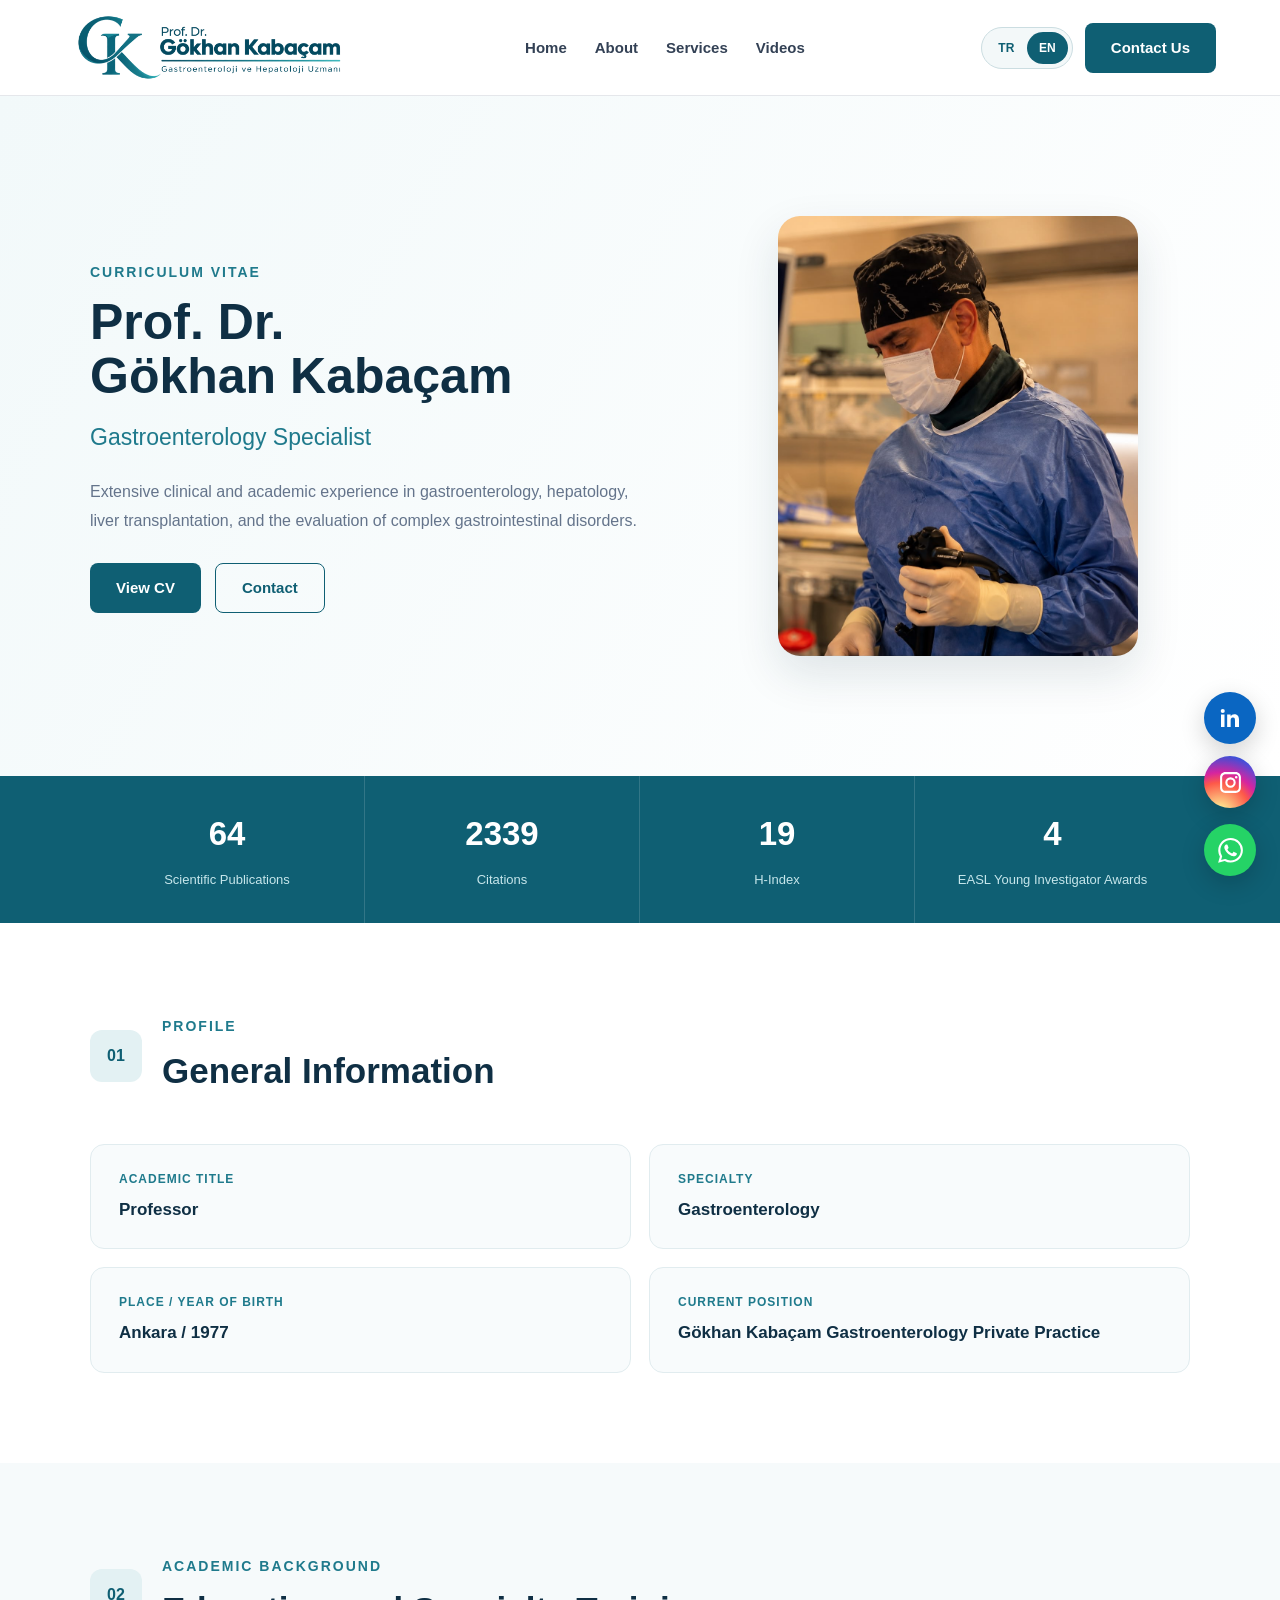
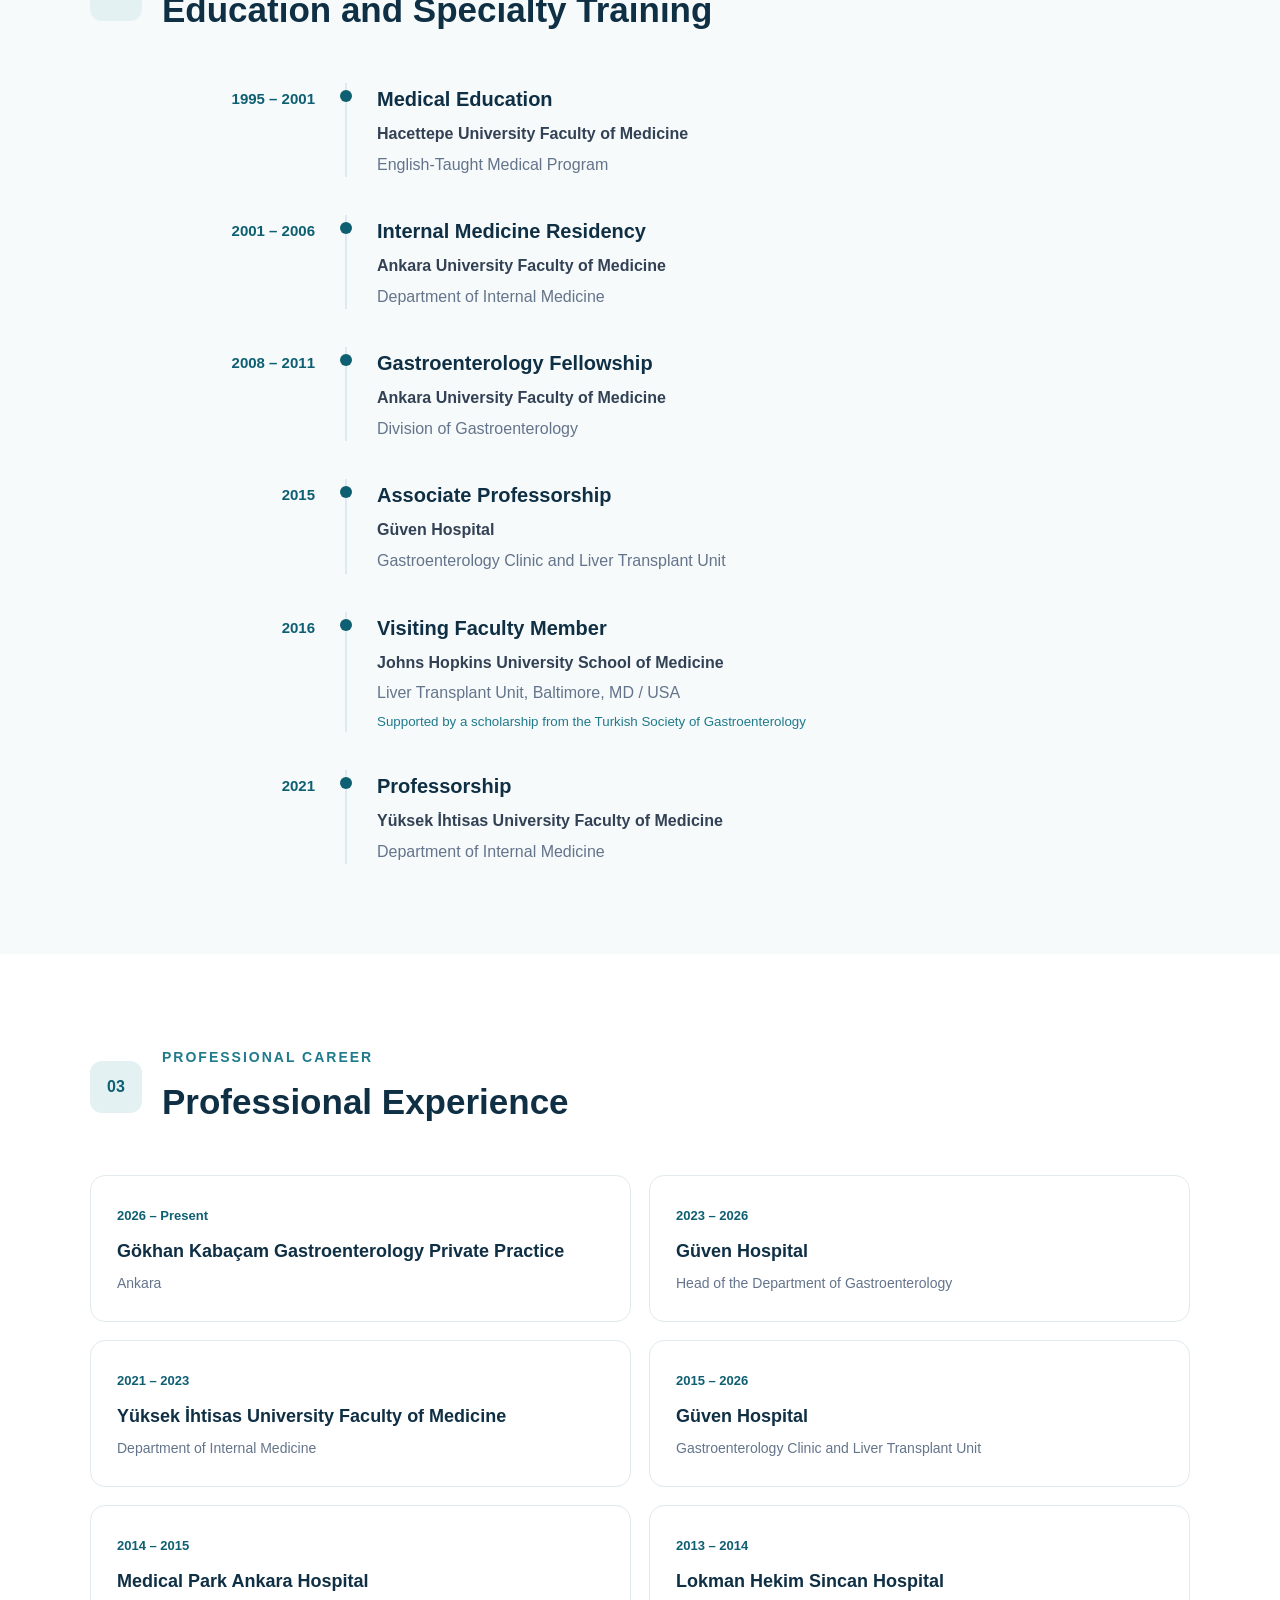
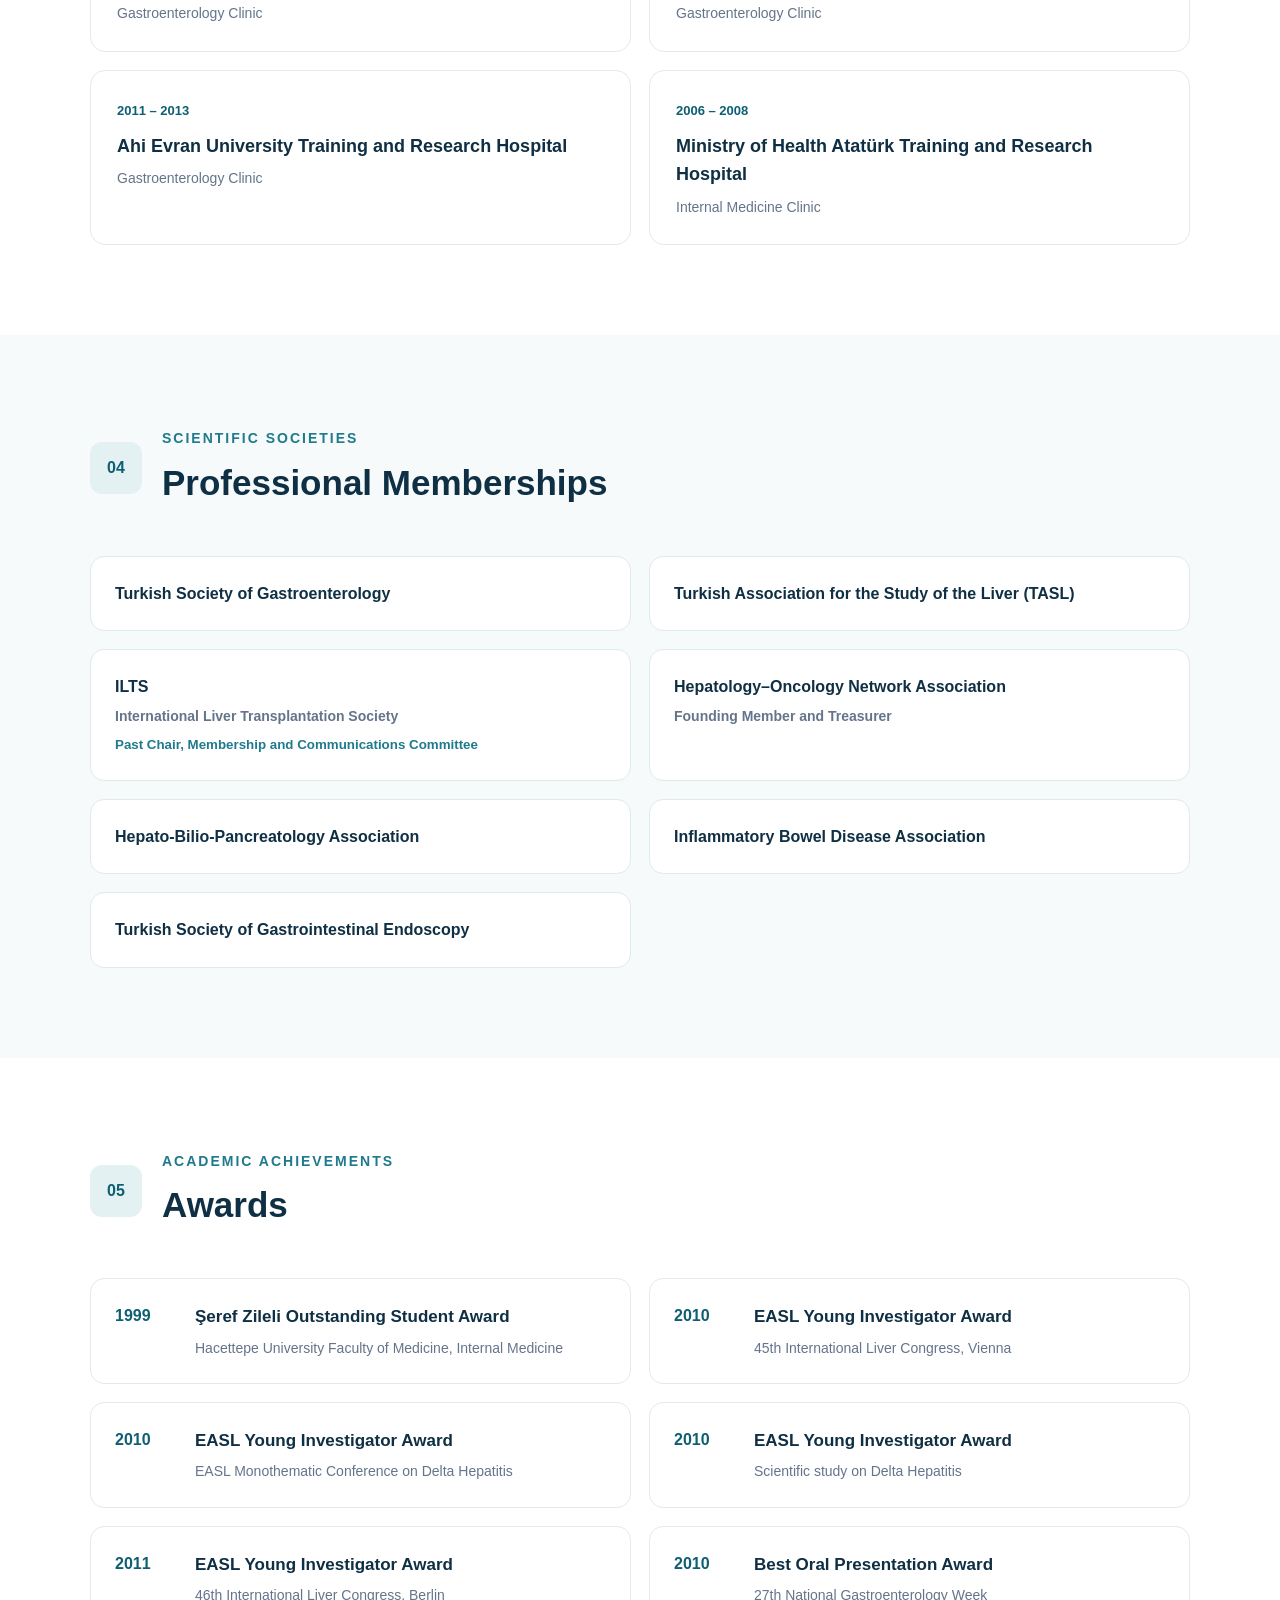
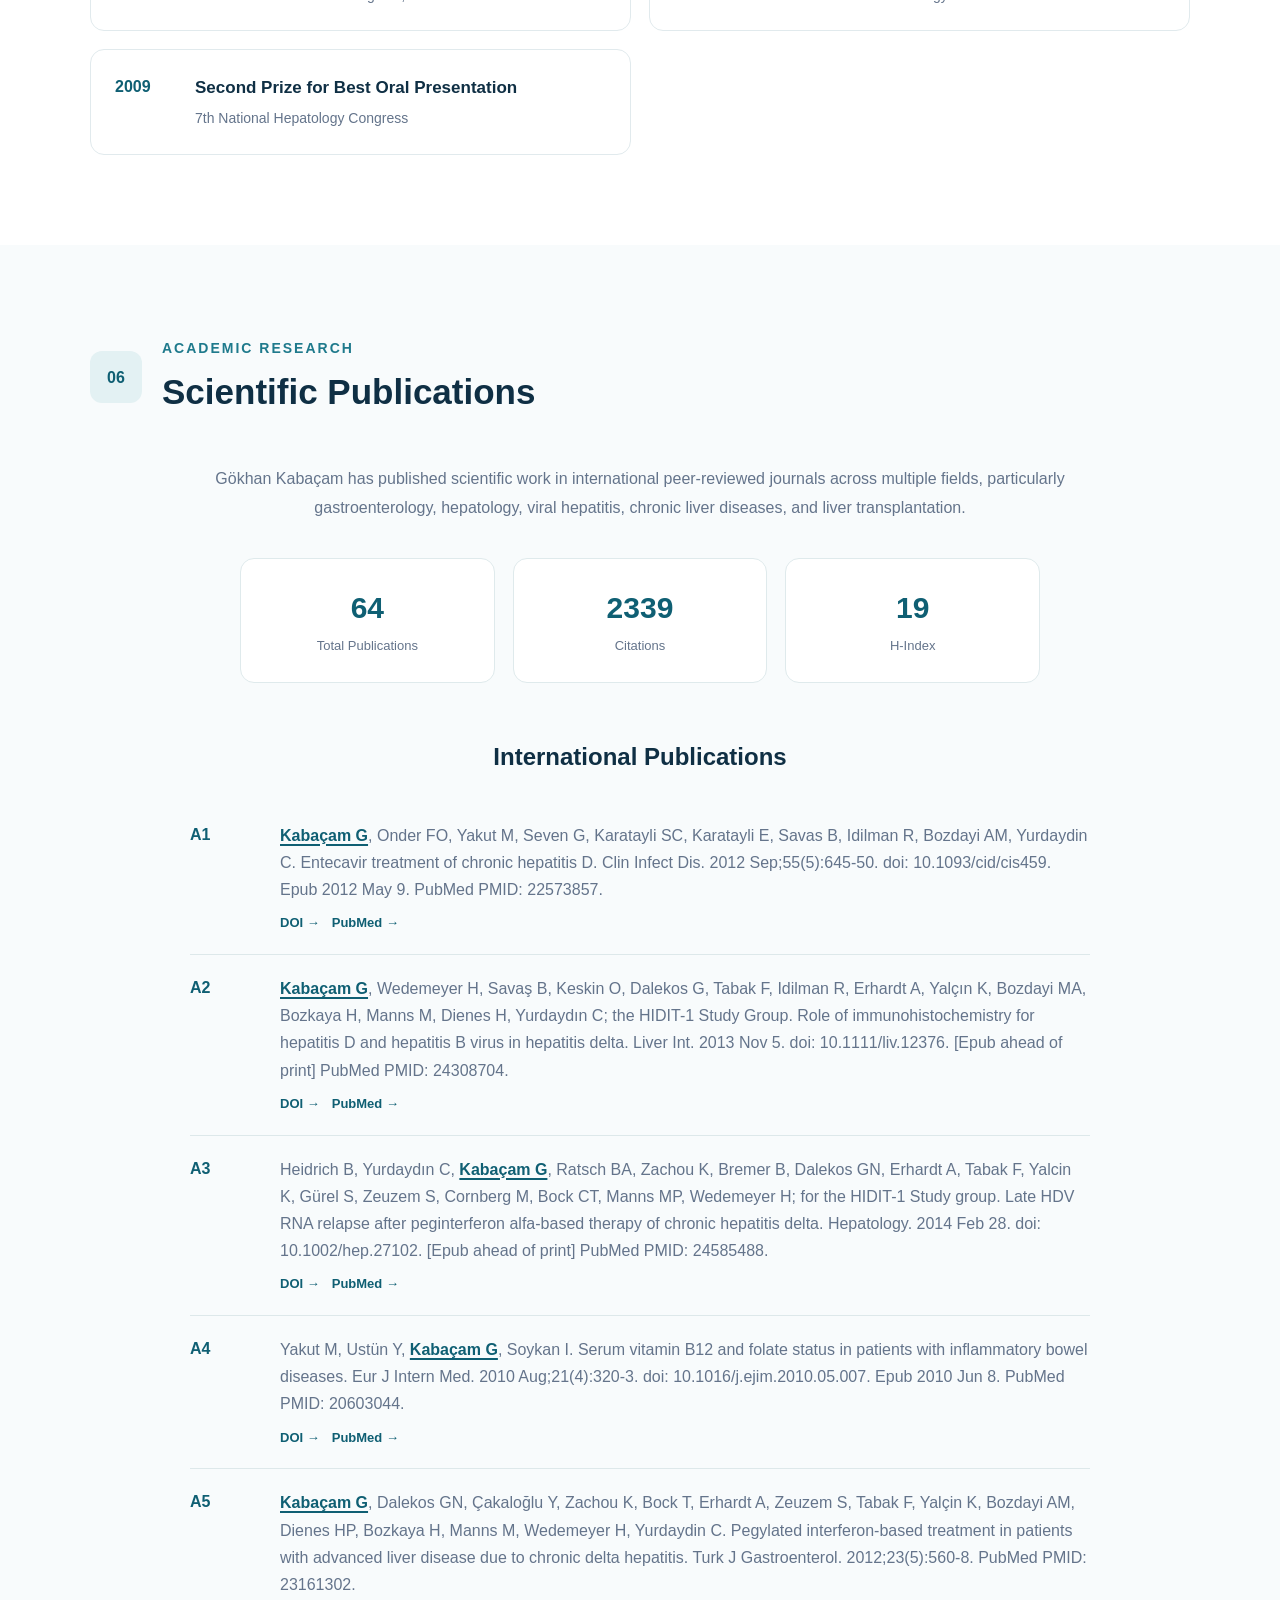
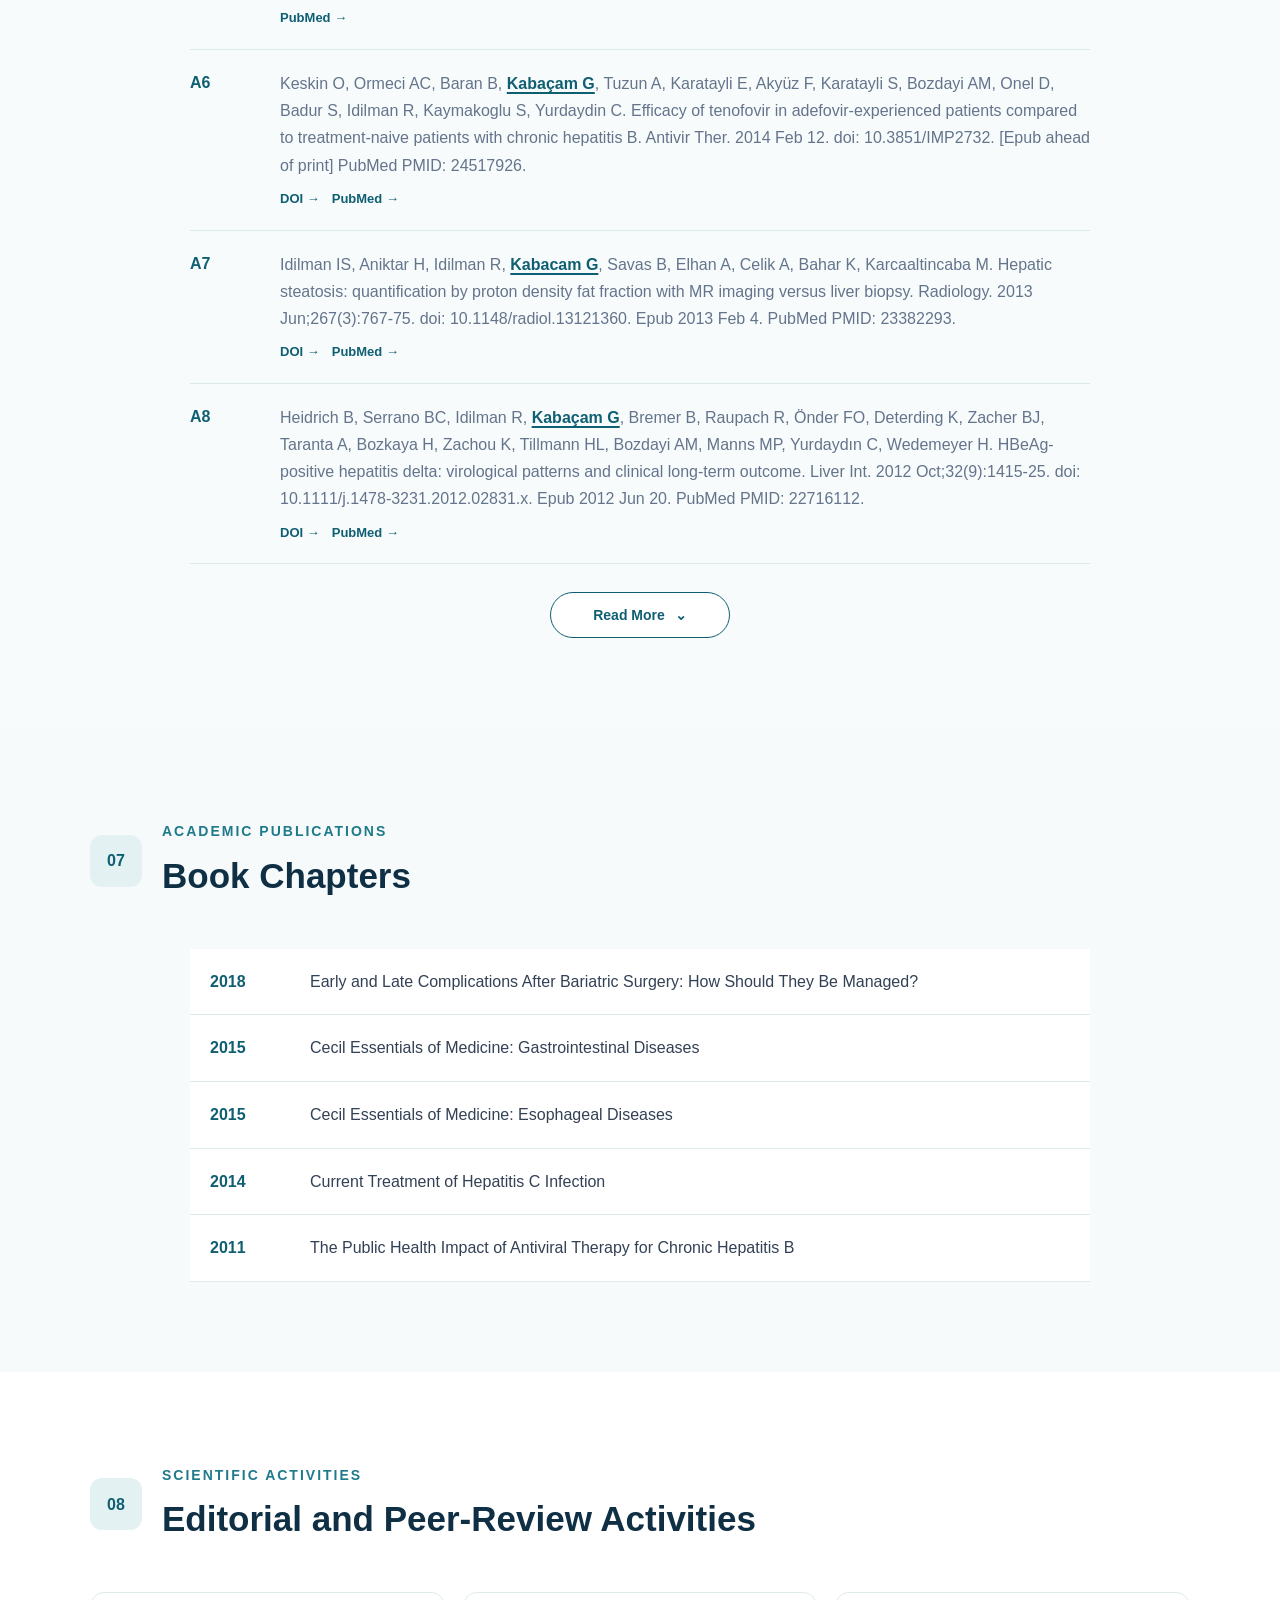
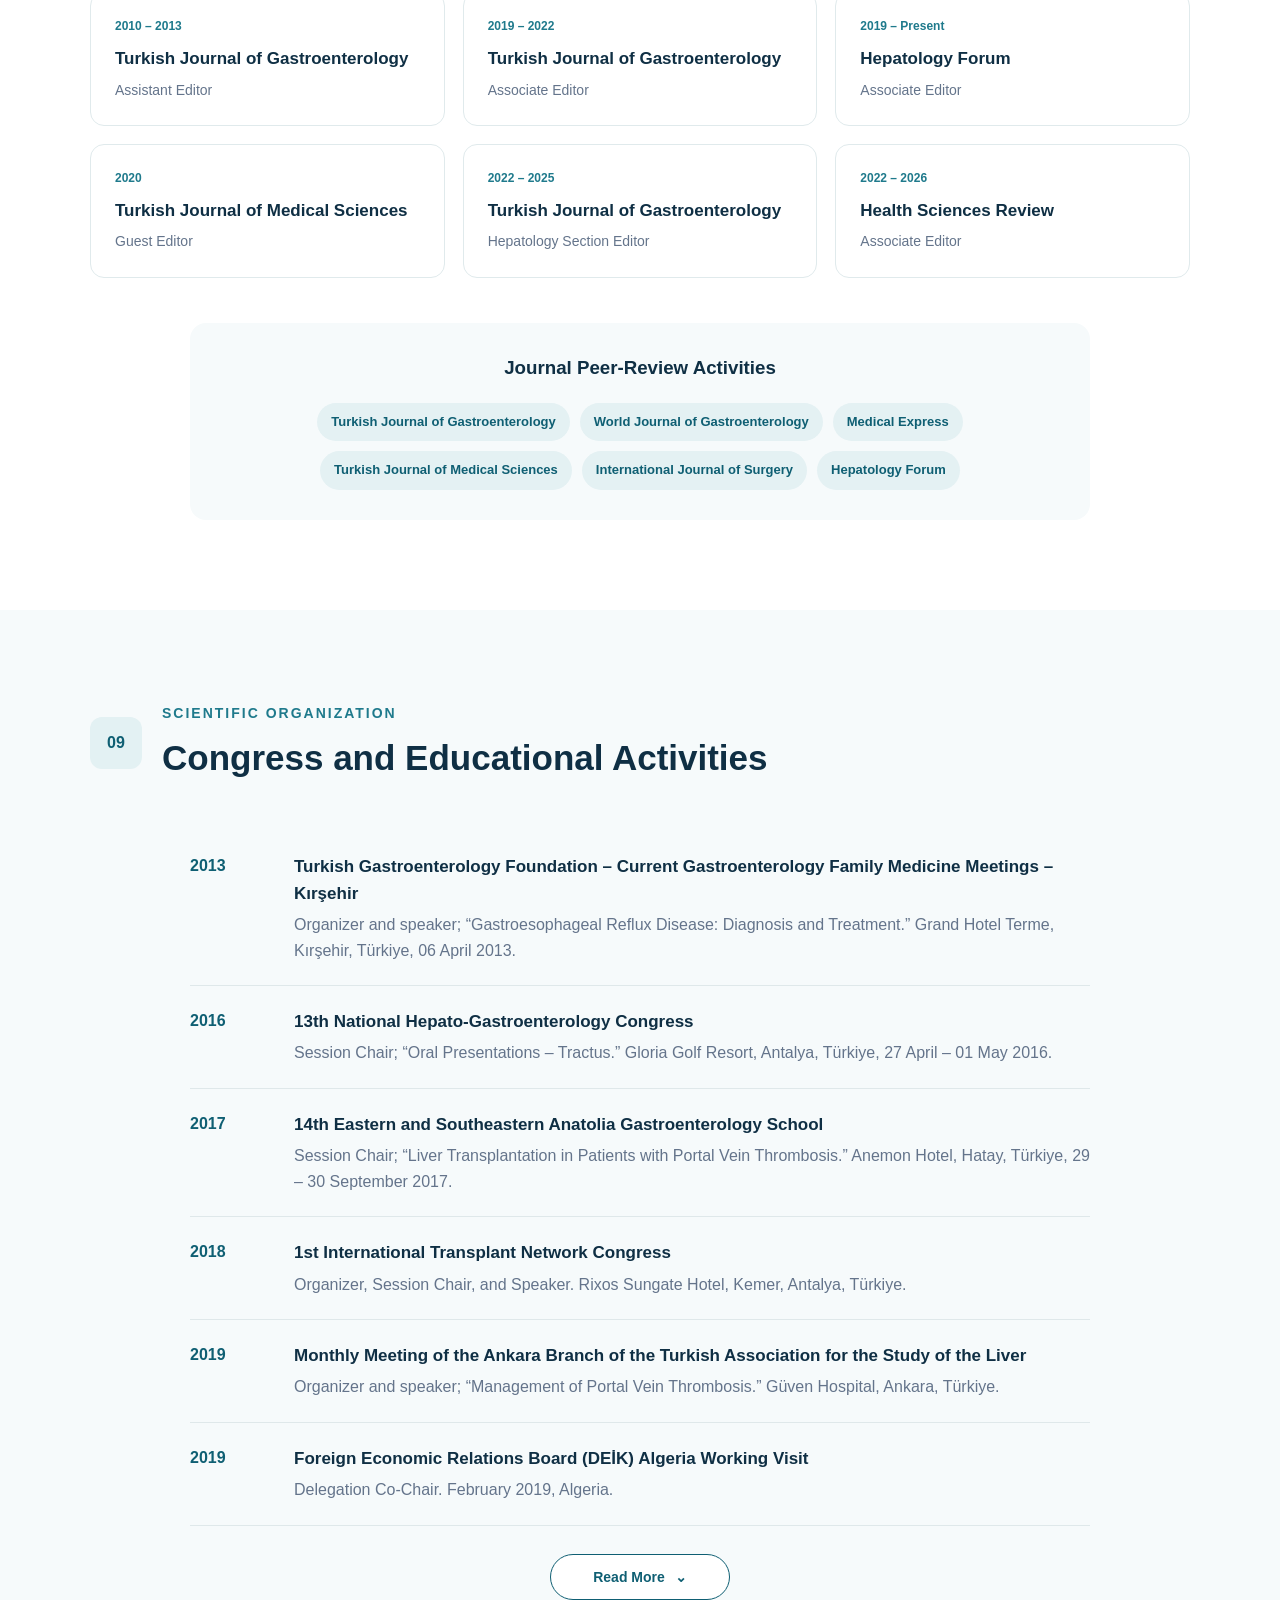
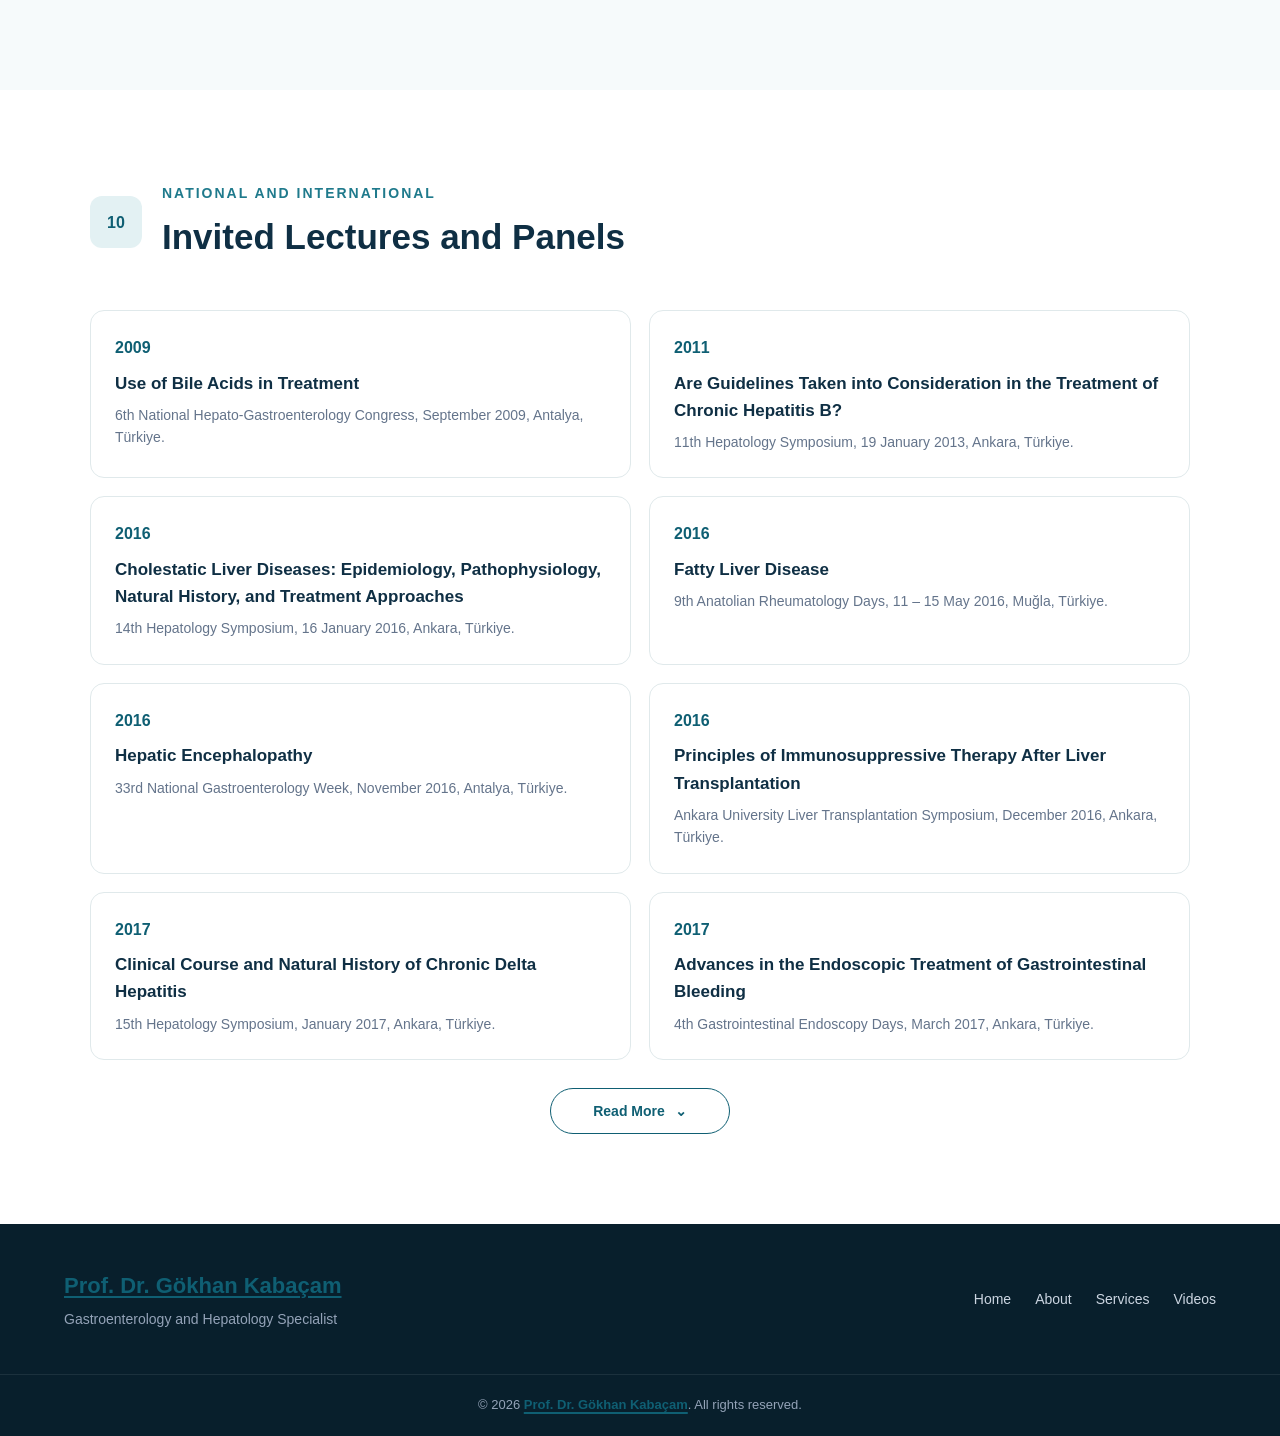
==== commit c4853027: "Add files via upload" ====
--- a/about-en.html
+++ b/about-en.html
@@ -343,7 +343,7 @@
                             2026 – Present
                         </span>
 <h3>
-                            Gökhan Kabaçam Gastroenterology Private Practice
+                           Gökhan Kabaçam Gastroenterology Private Practice
                         </h3>
 <p>
                             Ankara
@@ -612,7 +612,7 @@
 </div>
 <div class="academic-intro">
 <p>
-                        Prof. Dr. Gökhan Kabaçam has published scientific work in international peer-reviewed journals across multiple fields, particularly gastroenterology, hepatology, viral hepatitis, chronic liver diseases, and liver transplantation.
+                        Gökhan Kabaçam has published scientific work in international peer-reviewed journals across multiple fields, particularly gastroenterology, hepatology, viral hepatitis, chronic liver diseases, and liver transplantation.
                     </p>
 </div>
 <div class="academic-stat-grid">
@@ -647,7 +647,7 @@
 <article class="publication-item">
 <span>A1</span>
 <div class="publication-content">
-<p>Kabaçam G, Onder FO, Yakut M, Seven G, Karatayli SC, Karatayli E, Savas B, Idilman R, Bozdayi AM, Yurdaydin C. Entecavir treatment of chronic hepatitis D. Clin Infect Dis. 2012 Sep;55(5):645-50. doi: 10.1093/cid/cis459. Epub 2012 May 9. PubMed PMID: 22573857.</p>
+<p><span class="doctor-name-highlight">Kabaçam G</span>, Onder FO, Yakut M, Seven G, Karatayli SC, Karatayli E, Savas B, Idilman R, Bozdayi AM, Yurdaydin C. Entecavir treatment of chronic hepatitis D. Clin Infect Dis. 2012 Sep;55(5):645-50. doi: 10.1093/cid/cis459. Epub 2012 May 9. PubMed PMID: 22573857.</p>
 <div class="publication-links">
 <a href="https://doi.org/10.1093/cid/cis459" target="_blank" rel="noopener noreferrer">DOI →</a>
 <a href="https://pubmed.ncbi.nlm.nih.gov/22573857/" target="_blank" rel="noopener noreferrer">PubMed →</a>
@@ -657,7 +657,7 @@
 <article class="publication-item">
 <span>A2</span>
 <div class="publication-content">
-<p>Kabaçam G, Wedemeyer H, Savaş B, Keskin O, Dalekos G, Tabak F, Idilman R, Erhardt A, Yalçın K, Bozdayi MA, Bozkaya H, Manns M, Dienes H, Yurdaydın C; the HIDIT-1 Study Group. Role of immunohistochemistry for hepatitis D and hepatitis B virus in hepatitis delta. Liver Int. 2013 Nov 5. doi: 10.1111/liv.12376. [Epub ahead of print] PubMed PMID: 24308704.</p>
+<p><span class="doctor-name-highlight">Kabaçam G</span>, Wedemeyer H, Savaş B, Keskin O, Dalekos G, Tabak F, Idilman R, Erhardt A, Yalçın K, Bozdayi MA, Bozkaya H, Manns M, Dienes H, Yurdaydın C; the HIDIT-1 Study Group. Role of immunohistochemistry for hepatitis D and hepatitis B virus in hepatitis delta. Liver Int. 2013 Nov 5. doi: 10.1111/liv.12376. [Epub ahead of print] PubMed PMID: 24308704.</p>
 <div class="publication-links">
 <a href="https://doi.org/10.1111/liv.12376" target="_blank" rel="noopener noreferrer">DOI →</a>
 <a href="https://pubmed.ncbi.nlm.nih.gov/24308704/" target="_blank" rel="noopener noreferrer">PubMed →</a>
@@ -667,7 +667,7 @@
 <article class="publication-item">
 <span>A3</span>
 <div class="publication-content">
-<p>Heidrich B, Yurdaydın C, Kabaçam G, Ratsch BA, Zachou K, Bremer B, Dalekos GN, Erhardt A, Tabak F, Yalcin K, Gürel S, Zeuzem S, Cornberg M, Bock CT, Manns MP, Wedemeyer H; for the HIDIT-1 Study group. Late HDV RNA relapse after peginterferon alfa-based therapy of chronic hepatitis delta. Hepatology. 2014 Feb 28. doi: 10.1002/hep.27102. [Epub ahead of print] PubMed PMID: 24585488.</p>
+<p>Heidrich B, Yurdaydın C, <span class="doctor-name-highlight">Kabaçam G</span>, Ratsch BA, Zachou K, Bremer B, Dalekos GN, Erhardt A, Tabak F, Yalcin K, Gürel S, Zeuzem S, Cornberg M, Bock CT, Manns MP, Wedemeyer H; for the HIDIT-1 Study group. Late HDV RNA relapse after peginterferon alfa-based therapy of chronic hepatitis delta. Hepatology. 2014 Feb 28. doi: 10.1002/hep.27102. [Epub ahead of print] PubMed PMID: 24585488.</p>
 <div class="publication-links">
 <a href="https://doi.org/10.1002/hep.27102" target="_blank" rel="noopener noreferrer">DOI →</a>
 <a href="https://pubmed.ncbi.nlm.nih.gov/24585488/" target="_blank" rel="noopener noreferrer">PubMed →</a>
@@ -677,7 +677,7 @@
 <article class="publication-item">
 <span>A4</span>
 <div class="publication-content">
-<p>Yakut M, Ustün Y, Kabaçam G, Soykan I. Serum vitamin B12 and folate status in patients with inflammatory bowel diseases. Eur J Intern Med. 2010 Aug;21(4):320-3. doi: 10.1016/j.ejim.2010.05.007. Epub 2010 Jun 8. PubMed PMID: 20603044.</p>
+<p>Yakut M, Ustün Y, <span class="doctor-name-highlight">Kabaçam G</span>, Soykan I. Serum vitamin B12 and folate status in patients with inflammatory bowel diseases. Eur J Intern Med. 2010 Aug;21(4):320-3. doi: 10.1016/j.ejim.2010.05.007. Epub 2010 Jun 8. PubMed PMID: 20603044.</p>
 <div class="publication-links">
 <a href="https://doi.org/10.1016/j.ejim.2010.05.007" target="_blank" rel="noopener noreferrer">DOI →</a>
 <a href="https://pubmed.ncbi.nlm.nih.gov/20603044/" target="_blank" rel="noopener noreferrer">PubMed →</a>
@@ -687,7 +687,7 @@
 <article class="publication-item">
 <span>A5</span>
 <div class="publication-content">
-<p>Kabaçam G, Dalekos GN, Çakaloğlu Y, Zachou K, Bock T, Erhardt A, Zeuzem S, Tabak F, Yalçin K, Bozdayi AM, Dienes HP, Bozkaya H, Manns M, Wedemeyer H, Yurdaydin C. Pegylated interferon-based treatment in patients with advanced liver disease due to chronic delta hepatitis. Turk J Gastroenterol. 2012;23(5):560-8. PubMed PMID: 23161302.</p>
+<p><span class="doctor-name-highlight">Kabaçam G</span>, Dalekos GN, Çakaloğlu Y, Zachou K, Bock T, Erhardt A, Zeuzem S, Tabak F, Yalçin K, Bozdayi AM, Dienes HP, Bozkaya H, Manns M, Wedemeyer H, Yurdaydin C. Pegylated interferon-based treatment in patients with advanced liver disease due to chronic delta hepatitis. Turk J Gastroenterol. 2012;23(5):560-8. PubMed PMID: 23161302.</p>
 <div class="publication-links">
 <a href="https://pubmed.ncbi.nlm.nih.gov/23161302/" target="_blank" rel="noopener noreferrer">PubMed →</a>
 </div>
@@ -696,7 +696,7 @@
 <article class="publication-item">
 <span>A6</span>
 <div class="publication-content">
-<p>Keskin O, Ormeci AC, Baran B, Kabaçam G, Tuzun A, Karatayli E, Akyüz F, Karatayli S, Bozdayi AM, Onel D, Badur S, Idilman R, Kaymakoglu S, Yurdaydin C. Efficacy of tenofovir in adefovir-experienced patients compared to treatment-naive patients with chronic hepatitis B. Antivir Ther. 2014 Feb 12. doi: 10.3851/IMP2732. [Epub ahead of print] PubMed PMID: 24517926.</p>
+<p>Keskin O, Ormeci AC, Baran B, <span class="doctor-name-highlight">Kabaçam G</span>, Tuzun A, Karatayli E, Akyüz F, Karatayli S, Bozdayi AM, Onel D, Badur S, Idilman R, Kaymakoglu S, Yurdaydin C. Efficacy of tenofovir in adefovir-experienced patients compared to treatment-naive patients with chronic hepatitis B. Antivir Ther. 2014 Feb 12. doi: 10.3851/IMP2732. [Epub ahead of print] PubMed PMID: 24517926.</p>
 <div class="publication-links">
 <a href="https://doi.org/10.3851/IMP2732" target="_blank" rel="noopener noreferrer">DOI →</a>
 <a href="https://pubmed.ncbi.nlm.nih.gov/24517926/" target="_blank" rel="noopener noreferrer">PubMed →</a>
@@ -706,7 +706,7 @@
 <article class="publication-item">
 <span>A7</span>
 <div class="publication-content">
-<p>Idilman IS, Aniktar H, Idilman R, Kabacam G, Savas B, Elhan A, Celik A, Bahar K, Karcaaltincaba M. Hepatic steatosis: quantification by proton density fat fraction with MR imaging versus liver biopsy. Radiology. 2013 Jun;267(3):767-75. doi: 10.1148/radiol.13121360. Epub 2013 Feb 4. PubMed PMID: 23382293.</p>
+<p>Idilman IS, Aniktar H, Idilman R, <span class="doctor-name-highlight">Kabacam G</span>, Savas B, Elhan A, Celik A, Bahar K, Karcaaltincaba M. Hepatic steatosis: quantification by proton density fat fraction with MR imaging versus liver biopsy. Radiology. 2013 Jun;267(3):767-75. doi: 10.1148/radiol.13121360. Epub 2013 Feb 4. PubMed PMID: 23382293.</p>
 <div class="publication-links">
 <a href="https://doi.org/10.1148/radiol.13121360" target="_blank" rel="noopener noreferrer">DOI →</a>
 <a href="https://pubmed.ncbi.nlm.nih.gov/23382293/" target="_blank" rel="noopener noreferrer">PubMed →</a>
@@ -716,7 +716,7 @@
 <article class="publication-item">
 <span>A8</span>
 <div class="publication-content">
-<p>Heidrich B, Serrano BC, Idilman R, Kabaçam G, Bremer B, Raupach R, Önder FO, Deterding K, Zacher BJ, Taranta A, Bozkaya H, Zachou K, Tillmann HL, Bozdayi AM, Manns MP, Yurdaydın C, Wedemeyer H. HBeAg-positive hepatitis delta: virological patterns and clinical long-term outcome. Liver Int. 2012 Oct;32(9):1415-25. doi: 10.1111/j.1478-3231.2012.02831.x. Epub 2012 Jun 20. PubMed PMID: 22716112.</p>
+<p>Heidrich B, Serrano BC, Idilman R, <span class="doctor-name-highlight">Kabaçam G</span>, Bremer B, Raupach R, Önder FO, Deterding K, Zacher BJ, Taranta A, Bozkaya H, Zachou K, Tillmann HL, Bozdayi AM, Manns MP, Yurdaydın C, Wedemeyer H. HBeAg-positive hepatitis delta: virological patterns and clinical long-term outcome. Liver Int. 2012 Oct;32(9):1415-25. doi: 10.1111/j.1478-3231.2012.02831.x. Epub 2012 Jun 20. PubMed PMID: 22716112.</p>
 <div class="publication-links">
 <a href="https://doi.org/10.1111/j.1478-3231.2012.02831.x" target="_blank" rel="noopener noreferrer">DOI →</a>
 <a href="https://pubmed.ncbi.nlm.nih.gov/22716112/" target="_blank" rel="noopener noreferrer">PubMed →</a>
@@ -726,7 +726,7 @@
 <article class="publication-item">
 <span>A9</span>
 <div class="publication-content">
-<p>Kabaçam G, Törüner M. Can azathioprine 6-mercaptopurine treatment be withdrawn in patients with response in ulcerative colitis: what is the most appropriate time for this? Turk J Gastroenterol. 2012;23 Suppl 2:17-20. Review. PubMed PMID: 23576085.</p>
+<p><span class="doctor-name-highlight">Kabaçam G</span>, Törüner M. Can azathioprine 6-mercaptopurine treatment be withdrawn in patients with response in ulcerative colitis: what is the most appropriate time for this? Turk J Gastroenterol. 2012;23 Suppl 2:17-20. Review. PubMed PMID: 23576085.</p>
 <div class="publication-links">
 <a href="https://pubmed.ncbi.nlm.nih.gov/23576085/" target="_blank" rel="noopener noreferrer">PubMed →</a>
 </div>
@@ -735,7 +735,7 @@
 <article class="publication-item">
 <span>A10</span>
 <div class="publication-content">
-<p>Kabaçam G, Törüner M. How long should we treat patients with azathioprine/6- mercaptopurine before deciding that it is refractory to immunomodulatory treatment? Turk J Gastroenterol. 2012;23 Suppl 2:13-6. Review. PubMed PMID: 23576084.</p>
+<p><span class="doctor-name-highlight">Kabaçam G</span>, Törüner M. How long should we treat patients with azathioprine/6- mercaptopurine before deciding that it is refractory to immunomodulatory treatment? Turk J Gastroenterol. 2012;23 Suppl 2:13-6. Review. PubMed PMID: 23576084.</p>
 <div class="publication-links">
 <a href="https://pubmed.ncbi.nlm.nih.gov/23576084/" target="_blank" rel="noopener noreferrer">PubMed →</a>
 </div>
@@ -744,7 +744,7 @@
 <article class="publication-item">
 <span>A11</span>
 <div class="publication-content">
-<p>Kabaçam G, Yakut M, Soykan I. Acute esophageal necrosis: a rare cause of gastrointestinal bleeding. Dig Endosc. 2012 Jul;24(4):283. doi: 10.1111/j.1443-1661.2011.01198.x. PubMed PMID: 22725119.</p>
+<p><span class="doctor-name-highlight">Kabaçam G</span>, Yakut M, Soykan I. Acute esophageal necrosis: a rare cause of gastrointestinal bleeding. Dig Endosc. 2012 Jul;24(4):283. doi: 10.1111/j.1443-1661.2011.01198.x. PubMed PMID: 22725119.</p>
 <div class="publication-links">
 <a href="https://doi.org/10.1111/j.1443-1661.2011.01198.x" target="_blank" rel="noopener noreferrer">DOI →</a>
 <a href="https://pubmed.ncbi.nlm.nih.gov/22725119/" target="_blank" rel="noopener noreferrer">PubMed →</a>
@@ -754,7 +754,7 @@
 <article class="publication-item">
 <span>A12</span>
 <div class="publication-content">
-<p>Toy M, Onder FO, Idilman R, Kabacam G, Richardus JH, Bozdayi M, Akdogan M, Kuloglu Z, Kansu A, Schalm S, Yurdaydin C. The cost-effectiveness of treating chronic hepatitis B patients in a median endemic and middle income country. Eur J Health Econ. 2012 Oct;13(5):663-76. doi: 10.1007/s10198-012-0413-8. Epub 2012 Jul 20. PubMed PMID: 22815098; PubMed Central PMCID: PMC3427846.</p>
+<p>Toy M, Onder FO, Idilman R, <span class="doctor-name-highlight">Kabacam G</span>, Richardus JH, Bozdayi M, Akdogan M, Kuloglu Z, Kansu A, Schalm S, Yurdaydin C. The cost-effectiveness of treating chronic hepatitis B patients in a median endemic and middle income country. Eur J Health Econ. 2012 Oct;13(5):663-76. doi: 10.1007/s10198-012-0413-8. Epub 2012 Jul 20. PubMed PMID: 22815098; PubMed Central PMCID: PMC3427846.</p>
 <div class="publication-links">
 <a href="https://doi.org/10.1007/s10198-012-0413-8" target="_blank" rel="noopener noreferrer">DOI →</a>
 <a href="https://pubmed.ncbi.nlm.nih.gov/22815098/" target="_blank" rel="noopener noreferrer">PubMed →</a>
@@ -764,7 +764,7 @@
 <article class="publication-item">
 <span>A13</span>
 <div class="publication-content">
-<p>Yakut M, Kabacam G, Bektaş M, Cetinkaya H, Toruner M, Soykan I. The effect of endogenous hypergastrinemia on lower esophageal sphincter pressure and esophageal motility. Hepatogastroenterology. 2011 Nov-Dec;58(112):1989-92. doi: 10.5754/hge11028. PubMed PMID: 22024072.</p>
+<p>Yakut M, <span class="doctor-name-highlight">Kabacam G</span>, Bektaş M, Cetinkaya H, Toruner M, Soykan I. The effect of endogenous hypergastrinemia on lower esophageal sphincter pressure and esophageal motility. Hepatogastroenterology. 2011 Nov-Dec;58(112):1989-92. doi: 10.5754/hge11028. PubMed PMID: 22024072.</p>
 <div class="publication-links">
 <a href="https://doi.org/10.5754/hge11028" target="_blank" rel="noopener noreferrer">DOI →</a>
 <a href="https://pubmed.ncbi.nlm.nih.gov/22024072/" target="_blank" rel="noopener noreferrer">PubMed →</a>
@@ -774,7 +774,7 @@
 <article class="publication-item">
 <span>A14</span>
 <div class="publication-content">
-<p>Yakut M, Ustün Y, Kabaçam G, Bektaş M, Soykan I. Gallbladder volume and ejection fraction in patients with Behçet&#x27;s disease. Clin Res Hepatol Gastroenterol. 2012 Feb;36(1):e20-1. doi: 10.1016/j.clinre.2011.08.009. Epub 2011 Oct 1. PubMed PMID: 21963045.</p>
+<p>Yakut M, Ustün Y, <span class="doctor-name-highlight">Kabaçam G</span>, Bektaş M, Soykan I. Gallbladder volume and ejection fraction in patients with Behçet&#x27;s disease. Clin Res Hepatol Gastroenterol. 2012 Feb;36(1):e20-1. doi: 10.1016/j.clinre.2011.08.009. Epub 2011 Oct 1. PubMed PMID: 21963045.</p>
 <div class="publication-links">
 <a href="https://doi.org/10.1016/j.clinre.2011.08.009" target="_blank" rel="noopener noreferrer">DOI →</a>
 <a href="https://pubmed.ncbi.nlm.nih.gov/21963045/" target="_blank" rel="noopener noreferrer">PubMed →</a>
@@ -784,7 +784,7 @@
 <article class="publication-item">
 <span>A15</span>
 <div class="publication-content">
-<p>Yakut M, Kabaçam G, Öztürk A, Soykan I. Clinical characteristics and evaluation of patients with large hiatal hernia and Cameron lesions. South Med J. 2011 Mar;104(3):179-84. doi: 10.1097/SMJ.0b013e31820c018c. PubMed PMID: 21297527.</p>
+<p>Yakut M, <span class="doctor-name-highlight">Kabaçam G</span>, Öztürk A, Soykan I. Clinical characteristics and evaluation of patients with large hiatal hernia and Cameron lesions. South Med J. 2011 Mar;104(3):179-84. doi: 10.1097/SMJ.0b013e31820c018c. PubMed PMID: 21297527.</p>
 <div class="publication-links">
 <a href="https://doi.org/10.1097/SMJ.0b013e31820c018c" target="_blank" rel="noopener noreferrer">DOI →</a>
 <a href="https://pubmed.ncbi.nlm.nih.gov/21297527/" target="_blank" rel="noopener noreferrer">PubMed →</a>
@@ -794,7 +794,7 @@
 <article class="publication-item">
 <span>A16</span>
 <div class="publication-content">
-<p>Kabaçam G, Törüner M. What is the importance of anti-TNF agents in the treatment of luminal (inflammatory type) Crohn&#x27;s disease? Turk J Gastroenterol. 2010 Mar;21(1):107-12. Review. PubMed PMID: 20552736.</p>
+<p><span class="doctor-name-highlight">Kabaçam G</span>, Törüner M. What is the importance of anti-TNF agents in the treatment of luminal (inflammatory type) Crohn&#x27;s disease? Turk J Gastroenterol. 2010 Mar;21(1):107-12. Review. PubMed PMID: 20552736.</p>
 <div class="publication-links">
 <a href="https://pubmed.ncbi.nlm.nih.gov/20552736/" target="_blank" rel="noopener noreferrer">PubMed →</a>
 </div>
@@ -803,7 +803,7 @@
 <article class="publication-item">
 <span>A17</span>
 <div class="publication-content">
-<p>Kabaçam G, Tezel A. When and how frequently DEXA should be performed for the diagnosis and follow-up of osteoporosis in Crohn&#x27;s disease? Turk J Gastroenterol. 2010 Mar;21(1):100-6. Review. PubMed PMID: 20552735.</p>
+<p><span class="doctor-name-highlight">Kabaçam G</span>, Tezel A. When and how frequently DEXA should be performed for the diagnosis and follow-up of osteoporosis in Crohn&#x27;s disease? Turk J Gastroenterol. 2010 Mar;21(1):100-6. Review. PubMed PMID: 20552735.</p>
 <div class="publication-links">
 <a href="https://pubmed.ncbi.nlm.nih.gov/20552735/" target="_blank" rel="noopener noreferrer">PubMed →</a>
 </div>
@@ -812,13 +812,13 @@
 <article class="publication-item">
 <span>A18</span>
 <div class="publication-content">
-<p>Özkan H, Arslan M, Kabacam G, Tas A, Özgür G, Kaygusuz G, Ekinci C, Serdaroğlu A, Köklü S. Chronic hepatitis in a patient with rigid spine myopathy: Cause or just an association? Turk J Gastroenterol 2014; 25: 113-5.</p>
+<p>Özkan H, Arslan M, <span class="doctor-name-highlight">Kabacam G</span>, Tas A, Özgür G, Kaygusuz G, Ekinci C, Serdaroğlu A, Köklü S. Chronic hepatitis in a patient with rigid spine myopathy: Cause or just an association? Turk J Gastroenterol 2014; 25: 113-5.</p>
 </div>
 </article>
 <article class="publication-item">
 <span>A19</span>
 <div class="publication-content">
-<p>Seven G, Karatayli SC, Köse SK, Yakut M, Kabaçam G, Törüner M, Heper AO, Voelker M, Erden E, Bozdayi AM, Uzunalımoğlu O, Bozkaya H, Yurdaydin C, Schuppan D. Serum connective tissue markers as predictors of advanced fibrosis in patients with chronic hepatitis B and D. Turk J Gastroenterol. 2011 Jun;22(3):305-14. PubMed PMID: 21805422.</p>
+<p>Seven G, Karatayli SC, Köse SK, Yakut M, <span class="doctor-name-highlight">Kabaçam G</span>, Törüner M, Heper AO, Voelker M, Erden E, Bozdayi AM, Uzunalımoğlu O, Bozkaya H, Yurdaydin C, Schuppan D. Serum connective tissue markers as predictors of advanced fibrosis in patients with chronic hepatitis B and D. Turk J Gastroenterol. 2011 Jun;22(3):305-14. PubMed PMID: 21805422.</p>
 <div class="publication-links">
 <a href="https://pubmed.ncbi.nlm.nih.gov/21805422/" target="_blank" rel="noopener noreferrer">PubMed →</a>
 </div>
@@ -827,7 +827,7 @@
 <article class="publication-item">
 <span>A20</span>
 <div class="publication-content">
-<p>Kabaçam GB, Akbıyık F, Livanelioğlu Z, Tiryaki HT, Karakuş E, Kabaçam G. Decision for surgery in the management of a rare condition, childhood gallbladder polyps, and the role of ultrasonography. Turk J Gastroenterol. 2013;24(6):556-60. PubMed PMID: 24623297.</p>
+<p>Kabaçam GB, Akbıyık F, Livanelioğlu Z, Tiryaki HT, Karakuş E, <span class="doctor-name-highlight">Kabaçam G</span>. Decision for surgery in the management of a rare condition, childhood gallbladder polyps, and the role of ultrasonography. Turk J Gastroenterol. 2013;24(6):556-60. PubMed PMID: 24623297.</p>
 <div class="publication-links">
 <a href="https://pubmed.ncbi.nlm.nih.gov/24623297/" target="_blank" rel="noopener noreferrer">PubMed →</a>
 </div>
@@ -836,7 +836,7 @@
 <article class="publication-item">
 <span>A21</span>
 <div class="publication-content">
-<p>Bektas M, Seven G, Idilman R, Yakut M, Doğanay B, Kabacam G, Ustun Y, Korkut E, Kalkan Ç, Sahin G, Cetinkaya H, Bozkaya H, Yurdaydin C, Bahar K, Cinar K, Soykan I. Manometric assessment of esophageal motor function in patients with primary biliary cirrhosis. Eur J Intern Med. 2014 Mar;25(3):230-4. doi: 10.1016/j.ejim.2014.01.008. Epub 2014 Feb 16. PubMed PMID: 24534163.</p>
+<p>Bektas M, Seven G, Idilman R, Yakut M, Doğanay B, <span class="doctor-name-highlight">Kabacam G</span>, Ustun Y, Korkut E, Kalkan Ç, Sahin G, Cetinkaya H, Bozkaya H, Yurdaydin C, Bahar K, Cinar K, Soykan I. Manometric assessment of esophageal motor function in patients with primary biliary cirrhosis. Eur J Intern Med. 2014 Mar;25(3):230-4. doi: 10.1016/j.ejim.2014.01.008. Epub 2014 Feb 16. PubMed PMID: 24534163.</p>
 <div class="publication-links">
 <a href="https://doi.org/10.1016/j.ejim.2014.01.008" target="_blank" rel="noopener noreferrer">DOI →</a>
 <a href="https://pubmed.ncbi.nlm.nih.gov/24534163/" target="_blank" rel="noopener noreferrer">PubMed →</a>
@@ -846,7 +846,7 @@
 <article class="publication-item">
 <span>A22</span>
 <div class="publication-content">
-<p>Yakut M, Ustün Y, Kutlay S, Ongun A, Kabaçam G, Boynueğri R, Soykan I. Multiparametric assessment of vascular function and atherosclerosis in patients with autoimmune gastritis: a comparative study. Dig Dis Sci. 2011 Dec;56(12):3583-9. doi: 10.1007/s10620-011-1778-8. Epub 2011 Jun 17. PubMed PMID: 21681509.</p>
+<p>Yakut M, Ustün Y, Kutlay S, Ongun A, <span class="doctor-name-highlight">Kabaçam G</span>, Boynueğri R, Soykan I. Multiparametric assessment of vascular function and atherosclerosis in patients with autoimmune gastritis: a comparative study. Dig Dis Sci. 2011 Dec;56(12):3583-9. doi: 10.1007/s10620-011-1778-8. Epub 2011 Jun 17. PubMed PMID: 21681509.</p>
 <div class="publication-links">
 <a href="https://doi.org/10.1007/s10620-011-1778-8" target="_blank" rel="noopener noreferrer">DOI →</a>
 <a href="https://pubmed.ncbi.nlm.nih.gov/21681509/" target="_blank" rel="noopener noreferrer">PubMed →</a>
@@ -856,7 +856,7 @@
 <article class="publication-item">
 <span>A23</span>
 <div class="publication-content">
-<p>Karatayli E, Idilman R, Karatayli SC, Cevik E, Yakut M, Seven G, Kabaçam G, Bozdayi AM, Yurdaydin C. Clonal analysis of the quasispecies of antiviral-resistant HBV genomes in patients with entecavir resistance during rescue treatment and successful treatment of entecavir resistance with tenofovir. Antivir Ther. 2013;18(1):77-85. doi: 10.3851/IMP2294. Epub 2012 Aug 10. PubMed PMID: 22878399.</p>
+<p>Karatayli E, Idilman R, Karatayli SC, Cevik E, Yakut M, Seven G, <span class="doctor-name-highlight">Kabaçam G</span>, Bozdayi AM, Yurdaydin C. Clonal analysis of the quasispecies of antiviral-resistant HBV genomes in patients with entecavir resistance during rescue treatment and successful treatment of entecavir resistance with tenofovir. Antivir Ther. 2013;18(1):77-85. doi: 10.3851/IMP2294. Epub 2012 Aug 10. PubMed PMID: 22878399.</p>
 <div class="publication-links">
 <a href="https://doi.org/10.3851/IMP2294" target="_blank" rel="noopener noreferrer">DOI →</a>
 <a href="https://pubmed.ncbi.nlm.nih.gov/22878399/" target="_blank" rel="noopener noreferrer">PubMed →</a>
@@ -866,7 +866,7 @@
 <article class="publication-item">
 <span>A24</span>
 <div class="publication-content">
-<p>Kabacam G, Kabacam G, Topcuoglu P, Kuzu I, Arat M. Enzyme replacement therapy in type 1 Gaucher disease and a review of the literature. Turk J Hematol 2010; 27: 190-5. doi:10.5152/tjh.2010.27</p>
+<p><span class="doctor-name-highlight">Kabacam G</span>, <span class="doctor-name-highlight">Kabacam G</span>, Topcuoglu P, Kuzu I, Arat M. Enzyme replacement therapy in type 1 Gaucher disease and a review of the literature. Turk J Hematol 2010; 27: 190-5. doi:10.5152/tjh.2010.27</p>
 <div class="publication-links">
 <a href="https://doi.org/10.5152/tjh.2010.27" target="_blank" rel="noopener noreferrer">DOI →</a>
 </div>
@@ -875,7 +875,7 @@
 <article class="publication-item">
 <span>A25</span>
 <div class="publication-content">
-<p>Ergun I, Kabacam G, Ekmekci Y, Tulunay O, Keven K, Duman N. Skin nodules and acute renal failure, what is the link? Nephrol Dial Transplant. 2005 Jun;20(6):1269-70. Epub 2005 Feb 22. PubMed PMID: 15728264.</p>
+<p>Ergun I, <span class="doctor-name-highlight">Kabacam G</span>, Ekmekci Y, Tulunay O, Keven K, Duman N. Skin nodules and acute renal failure, what is the link? Nephrol Dial Transplant. 2005 Jun;20(6):1269-70. Epub 2005 Feb 22. PubMed PMID: 15728264.</p>
 <div class="publication-links">
 <a href="https://pubmed.ncbi.nlm.nih.gov/15728264/" target="_blank" rel="noopener noreferrer">PubMed →</a>
 </div>
@@ -884,19 +884,19 @@
 <article class="publication-item">
 <span>A26</span>
 <div class="publication-content">
-<p>Yakut M, Ustün Y, Kabaçam G, Soykan I. Thyroid disorders in patients with Inflammatory Bowel Diseases. Int J Clin Med 2011; 2: 89 – 92.</p>
+<p>Yakut M, Ustün Y, <span class="doctor-name-highlight">Kabaçam G</span>, Soykan I. Thyroid disorders in patients with Inflammatory Bowel Diseases. Int J Clin Med 2011; 2: 89 – 92.</p>
 </div>
 </article>
 <article class="publication-item">
 <span>A27</span>
 <div class="publication-content">
-<p>AK Dokmeci, M Yakut, N Ormeci, H Ozkan, G Kabacam. Long – term results of pancreaticoduodenectomy and endoscopic resection in the treatment of early stage carcinoma of the ampulla of Vater: case series and review of the literature. Turk J Med Sci 2012; 42(5): 946 – 50.</p>
+<p>AK Dokmeci, M Yakut, N Ormeci, H Ozkan, <span class="doctor-name-highlight">G Kabacam</span>. Long – term results of pancreaticoduodenectomy and endoscopic resection in the treatment of early stage carcinoma of the ampulla of Vater: case series and review of the literature. Turk J Med Sci 2012; 42(5): 946 – 50.</p>
 </div>
 </article>
 <article class="publication-item">
 <span>A28</span>
 <div class="publication-content">
-<p>Yakut M, Kabaçam G, Üstün Y, Cetinkaya H, Soykan I. Hepatitis B and C virus prevalence and related factors in patients with inflammatory bowel diseases. Clin Res Hepatol Gastroenterol. 2011 Dec;35(12):857. doi: 10.1016/j.clinre.2011.08.005. Epub 2011 Oct 2. PubMed PMID: 21963993</p>
+<p>Yakut M, <span class="doctor-name-highlight">Kabaçam G</span>, Üstün Y, Cetinkaya H, Soykan I. Hepatitis B and C virus prevalence and related factors in patients with inflammatory bowel diseases. Clin Res Hepatol Gastroenterol. 2011 Dec;35(12):857. doi: 10.1016/j.clinre.2011.08.005. Epub 2011 Oct 2. PubMed PMID: 21963993</p>
 <div class="publication-links">
 <a href="https://doi.org/10.1016/j.clinre.2011.08.005" target="_blank" rel="noopener noreferrer">DOI →</a>
 <a href="https://pubmed.ncbi.nlm.nih.gov/21963993/" target="_blank" rel="noopener noreferrer">PubMed →</a>
@@ -906,7 +906,7 @@
 <article class="publication-item">
 <span>A29</span>
 <div class="publication-content">
-<p>Abdelqader A, Kabacam G, Woreta TA, Hamilton JP, Luu H, Al Khalloufi K, Saberi B, Philosophe B, Cameron AM, Gurakar A. Pre- Versus Posttransplant Treatment of Hepatitis C Virus With Direct-Acting Antivirals in Liver Transplant Recipients: More Issues to be Solved. Exp Clin Transplant. 2017 Feb;15(Suppl 1):1-5. PubMed PMID: 28260422.</p>
+<p>Abdelqader A, <span class="doctor-name-highlight">Kabacam G</span>, Woreta TA, Hamilton JP, Luu H, Al Khalloufi K, Saberi B, Philosophe B, Cameron AM, Gurakar A. Pre- Versus Posttransplant Treatment of Hepatitis C Virus With Direct-Acting Antivirals in Liver Transplant Recipients: More Issues to be Solved. Exp Clin Transplant. 2017 Feb;15(Suppl 1):1-5. PubMed PMID: 28260422.</p>
 <div class="publication-links">
 <a href="https://pubmed.ncbi.nlm.nih.gov/28260422/" target="_blank" rel="noopener noreferrer">PubMed →</a>
 </div>
@@ -915,7 +915,7 @@
 <article class="publication-item">
 <span>A30</span>
 <div class="publication-content">
-<p>Karakaya F, Özer S, Kalkan Ç, Tüzün EA, Çalışkan A, Keskin O, Kabaçam G, Karatayli S, Karatayli E, Bozdayi AM, Idilman R, Yurdaydin C. Discontinuation of lamivudine treatment in HBeAg-negative chronic hepatitis B: a pilot study with long-term follow-up. Antivir Ther. 2017 Feb 27. doi: 10.3851/IMP3144. [Epub ahead of print] PubMed PMID: 28240596.</p>
+<p>Karakaya F, Özer S, Kalkan Ç, Tüzün EA, Çalışkan A, Keskin O, <span class="doctor-name-highlight">Kabaçam G</span>, Karatayli S, Karatayli E, Bozdayi AM, Idilman R, Yurdaydin C. Discontinuation of lamivudine treatment in HBeAg-negative chronic hepatitis B: a pilot study with long-term follow-up. Antivir Ther. 2017 Feb 27. doi: 10.3851/IMP3144. [Epub ahead of print] PubMed PMID: 28240596.</p>
 <div class="publication-links">
 <a href="https://doi.org/10.3851/IMP3144" target="_blank" rel="noopener noreferrer">DOI →</a>
 <a href="https://pubmed.ncbi.nlm.nih.gov/28240596/" target="_blank" rel="noopener noreferrer">PubMed →</a>
@@ -925,7 +925,7 @@
 <article class="publication-item">
 <span>A31</span>
 <div class="publication-content">
-<p>Niranjan-Azadi AM, Kabaçam G, Durand CM, Anjum S, Saberi B, Dagher NN, Philosophe B, Gurakar A. Single-Center Experience in Pre-transplant Hepatitis C Virus (HCV) Treatment Among Living Donor Liver Transplant Candidates: Bridging the Direct-Acting Antivirals (DAA). Ann Transplant. 2017 Sep 22;22:570-574. PubMed PMID: 28935852.</p>
+<p>Niranjan-Azadi AM, <span class="doctor-name-highlight">Kabaçam G</span>, Durand CM, Anjum S, Saberi B, Dagher NN, Philosophe B, Gurakar A. Single-Center Experience in Pre-transplant Hepatitis C Virus (HCV) Treatment Among Living Donor Liver Transplant Candidates: Bridging the Direct-Acting Antivirals (DAA). Ann Transplant. 2017 Sep 22;22:570-574. PubMed PMID: 28935852.</p>
 <div class="publication-links">
 <a href="https://pubmed.ncbi.nlm.nih.gov/28935852/" target="_blank" rel="noopener noreferrer">PubMed →</a>
 </div>
@@ -934,7 +934,7 @@
 <article class="publication-item">
 <span>A32</span>
 <div class="publication-content">
-<p>De Martin E, Hessheimer A, Chadha R, Kabacam G, Rajanayagam J, Kirchner V, Kalisvaart M, Scalera I, Bhat M, Contreras A, Bhangui P. Report of the 24th Annual Congress of the International Liver Transplantation Society. Transplantation. 2019 Mar;103(3):465-469. doi: 10.1097/TP.0000000000002549. PMID: 30461723.</p>
+<p>De Martin E, Hessheimer A, Chadha R, <span class="doctor-name-highlight">Kabacam G</span>, Rajanayagam J, Kirchner V, Kalisvaart M, Scalera I, Bhat M, Contreras A, Bhangui P. Report of the 24th Annual Congress of the International Liver Transplantation Society. Transplantation. 2019 Mar;103(3):465-469. doi: 10.1097/TP.0000000000002549. PMID: 30461723.</p>
 <div class="publication-links">
 <a href="https://doi.org/10.1097/TP.0000000000002549" target="_blank" rel="noopener noreferrer">DOI →</a>
 <a href="https://pubmed.ncbi.nlm.nih.gov/30461723/" target="_blank" rel="noopener noreferrer">PubMed →</a>
@@ -944,7 +944,7 @@
 <article class="publication-item">
 <span>A33</span>
 <div class="publication-content">
-<p>Yurdaydin C, Keskin O, Kalkan Ç, Karakaya F, Çaliskan A, Kabaçam G, Önder FO, Karatayli S, Karatayli E, Deda X, Bozkaya H, Bozdayi AM, Idilman R. Interferon Treatment Duration in Patients With Chronic Delta Hepatitis and its Effect on the Natural Course of the Disease. J Infect Dis. 2018 Mar 28;217(8):1184-1192. doi: 10.1093/infdis/jix656. PubMed PMID: 29425306.</p>
+<p>Yurdaydin C, Keskin O, Kalkan Ç, Karakaya F, Çaliskan A, <span class="doctor-name-highlight">Kabaçam G</span>, Önder FO, Karatayli S, Karatayli E, Deda X, Bozkaya H, Bozdayi AM, Idilman R. Interferon Treatment Duration in Patients With Chronic Delta Hepatitis and its Effect on the Natural Course of the Disease. J Infect Dis. 2018 Mar 28;217(8):1184-1192. doi: 10.1093/infdis/jix656. PubMed PMID: 29425306.</p>
 <div class="publication-links">
 <a href="https://doi.org/10.1093/infdis/jix656" target="_blank" rel="noopener noreferrer">DOI →</a>
 <a href="https://pubmed.ncbi.nlm.nih.gov/29425306/" target="_blank" rel="noopener noreferrer">PubMed →</a>
@@ -954,7 +954,7 @@
 <article class="publication-item">
 <span>A34</span>
 <div class="publication-content">
-<p>Chadha R, De Martin E, Kabacam G, Kirchner V, Kalisvaart M, Goldaracena N, Tanaka T, Spiro M, Sapisochin G, Vinaixa C, Hessheimer A, Campos Varela I, Rammohan A, Yoon YI, Victor D, Scalera I, Chan A, Bhangui P. Proceedings of the 25th Annual Congress of the International Liver Transplantation Society. Transplantation. 2020 Aug;104(8):1560-1565. doi: 10.1097/TP.0000000000003160. PMID: 32732832.</p>
+<p>Chadha R, De Martin E, <span class="doctor-name-highlight">Kabacam G</span>, Kirchner V, Kalisvaart M, Goldaracena N, Tanaka T, Spiro M, Sapisochin G, Vinaixa C, Hessheimer A, Campos Varela I, Rammohan A, Yoon YI, Victor D, Scalera I, Chan A, Bhangui P. Proceedings of the 25th Annual Congress of the International Liver Transplantation Society. Transplantation. 2020 Aug;104(8):1560-1565. doi: 10.1097/TP.0000000000003160. PMID: 32732832.</p>
 <div class="publication-links">
 <a href="https://doi.org/10.1097/TP.0000000000003160" target="_blank" rel="noopener noreferrer">DOI →</a>
 <a href="https://pubmed.ncbi.nlm.nih.gov/32732832/" target="_blank" rel="noopener noreferrer">PubMed →</a>
@@ -964,7 +964,7 @@
 <article class="publication-item">
 <span>A35</span>
 <div class="publication-content">
-<p>Ogura Y, Kabacam G, Singhal A, Moon DB. The role of living donor liver transplantation for acute liver failure. Int J Surg. 2020 Oct;82S:145-148. doi: 10.1016/j.ijsu.2020.04.058. Epub 2020 Apr 28. PMID: 32353557.</p>
+<p>Ogura Y, <span class="doctor-name-highlight">Kabacam G</span>, Singhal A, Moon DB. The role of living donor liver transplantation for acute liver failure. Int J Surg. 2020 Oct;82S:145-148. doi: 10.1016/j.ijsu.2020.04.058. Epub 2020 Apr 28. PMID: 32353557.</p>
 <div class="publication-links">
 <a href="https://doi.org/10.1016/j.ijsu.2020.04.058" target="_blank" rel="noopener noreferrer">DOI →</a>
 <a href="https://pubmed.ncbi.nlm.nih.gov/32353557/" target="_blank" rel="noopener noreferrer">PubMed →</a>
@@ -974,7 +974,7 @@
 <article class="publication-item">
 <span>A36</span>
 <div class="publication-content">
-<p>Kabaçam G, Dayangaç M, Üçbilek E, Erçin CN, Günsar F, Akyıldız M, Akarsu M, Demir M, Kaymakoğlu S, Karasu Z, İdilman R. The COVID-19 pandemic: Clinical practice advice for gastroenterologists, hepatologists, and liver transplant specialists. Turk J Gastroenterol. 2020 May;31(5):348-355. doi: 10.5152/tjg.2020.20413. PMID: 32519953; PMCID: PMC7289168.</p>
+<p><span class="doctor-name-highlight">Kabaçam G</span>, Dayangaç M, Üçbilek E, Erçin CN, Günsar F, Akyıldız M, Akarsu M, Demir M, Kaymakoğlu S, Karasu Z, İdilman R. The COVID-19 pandemic: Clinical practice advice for gastroenterologists, hepatologists, and liver transplant specialists. Turk J Gastroenterol. 2020 May;31(5):348-355. doi: 10.5152/tjg.2020.20413. PMID: 32519953; PMCID: PMC7289168.</p>
 <div class="publication-links">
 <a href="https://doi.org/10.5152/tjg.2020.20413" target="_blank" rel="noopener noreferrer">DOI →</a>
 <a href="https://pubmed.ncbi.nlm.nih.gov/32519953/" target="_blank" rel="noopener noreferrer">PubMed →</a>
@@ -984,7 +984,7 @@
 <article class="publication-item">
 <span>A37</span>
 <div class="publication-content">
-<p>Müller PC, Kabacam G, Vibert E, Germani G, Petrowsky H. Current status of liver transplantation in Europe. Int J Surg. 2020 Oct;82S:22-29. doi: 10.1016/j.ijsu.2020.05.062. Epub 2020 May 23. PMID: 32454252.</p>
+<p>Müller PC, <span class="doctor-name-highlight">Kabacam G</span>, Vibert E, Germani G, Petrowsky H. Current status of liver transplantation in Europe. Int J Surg. 2020 Oct;82S:22-29. doi: 10.1016/j.ijsu.2020.05.062. Epub 2020 May 23. PMID: 32454252.</p>
 <div class="publication-links">
 <a href="https://doi.org/10.1016/j.ijsu.2020.05.062" target="_blank" rel="noopener noreferrer">DOI →</a>
 <a href="https://pubmed.ncbi.nlm.nih.gov/32454252/" target="_blank" rel="noopener noreferrer">PubMed →</a>
@@ -994,7 +994,7 @@
 <article class="publication-item">
 <span>A38</span>
 <div class="publication-content">
-<p>Kabaçam G, Wahlin S, Efe C. Autoimmune hepatitis triggered by COVID-19: A report of two cases. Liver Int. 2021 Oct;41(10):2527-2528. doi: 10.1111/liv.15044. Epub 2021 Sep 3. PMID: 34478591.</p>
+<p><span class="doctor-name-highlight">Kabaçam G</span>, Wahlin S, Efe C. Autoimmune hepatitis triggered by COVID-19: A report of two cases. Liver Int. 2021 Oct;41(10):2527-2528. doi: 10.1111/liv.15044. Epub 2021 Sep 3. PMID: 34478591.</p>
 <div class="publication-links">
 <a href="https://doi.org/10.1111/liv.15044" target="_blank" rel="noopener noreferrer">DOI →</a>
 <a href="https://pubmed.ncbi.nlm.nih.gov/34478591/" target="_blank" rel="noopener noreferrer">PubMed →</a>
@@ -1004,7 +1004,7 @@
 <article class="publication-item">
 <span>A39</span>
 <div class="publication-content">
-<p>Akarsu M, Onem S, Turan I, Adali G, Akdogan M, Akyildiz M, Aladag M, Balaban Y, Danis N, Dayangac M, Gencdal G, Gokcan H, Sertesen E, Gurakar M, Harputluoglu M, Kabacam G, Karademir S, Kiyici M, Idilman R, Karasu Z. Recommendations for Hepatitis B Immunoglobulin and Antiviral Prophylaxis Against Hepatitis B Recurrence After Liver Transplantation. Turk J Gastroenterol. 2021 Sep;32(9):712-719. doi: 10.5152/tjg.2021.21608. PMID: 34609299.</p>
+<p>Akarsu M, Onem S, Turan I, Adali G, Akdogan M, Akyildiz M, Aladag M, Balaban Y, Danis N, Dayangac M, Gencdal G, Gokcan H, Sertesen E, Gurakar M, Harputluoglu M, <span class="doctor-name-highlight">Kabacam G</span>, Karademir S, Kiyici M, Idilman R, Karasu Z. Recommendations for Hepatitis B Immunoglobulin and Antiviral Prophylaxis Against Hepatitis B Recurrence After Liver Transplantation. Turk J Gastroenterol. 2021 Sep;32(9):712-719. doi: 10.5152/tjg.2021.21608. PMID: 34609299.</p>
 <div class="publication-links">
 <a href="https://doi.org/10.5152/tjg.2021.21608" target="_blank" rel="noopener noreferrer">DOI →</a>
 <a href="https://pubmed.ncbi.nlm.nih.gov/34609299/" target="_blank" rel="noopener noreferrer">PubMed →</a>
@@ -1034,7 +1034,7 @@
 <article class="publication-item">
 <span>A42</span>
 <div class="publication-content">
-<p>Montano-Loza AJ, Ronca V, Ebadi M, Hansen BE, Hirschfield G, Elwir S, Alsaed M, Milkiewicz P, Janik MK, Marschall HU, Burza MA, Efe C, Calışkan AR, Harputluoglu M, Kabaçam G, Terrabuio D, de Quadros Onofrio F, Selzner N, Bonder A, Parés A, Llovet L, Akyıldız M, Arikan C, Manns MP, Taubert R, Weber AL, Schiano TD, Haydel B, Czubkowski P, Socha P, Ołdak N, Akamatsu N, Tanaka A, Levy C, Martin EF, Goel A, Sedki M, Jankowska I, Ikegami T, Rodriguez M, Sterneck M, Weiler-Normann C, Schramm C, Donato MF, Lohse A, Andrade RJ, Patwardhan VR, van Hoek B, Biewenga M, Kremer AE, Ueda Y, Deneau M, Pedersen M, Mayo MJ, Floreani A, Burra P, Secchi MF, Beretta-Piccoli BT, Sciveres M, Maggiore G, Jafri SM, Debray D, Girard M, Lacaille F, Lytvyak E, Mason AL, Heneghan M, Oo YH; International Autoimmune Hepatitis Group (IAIHG). Risk factors and outcomes associated with recurrent autoimmune hepatitis following liver transplantation. J Hepatol. 2022 Jul;77(1):84-97. doi: 10.1016/j.jhep.2022.01.022. Epub 2022 Feb 8. PMID: 35143897.</p>
+<p>Montano-Loza AJ, Ronca V, Ebadi M, Hansen BE, Hirschfield G, Elwir S, Alsaed M, Milkiewicz P, Janik MK, Marschall HU, Burza MA, Efe C, Calışkan AR, Harputluoglu M, <span class="doctor-name-highlight">Kabaçam G</span>, Terrabuio D, de Quadros Onofrio F, Selzner N, Bonder A, Parés A, Llovet L, Akyıldız M, Arikan C, Manns MP, Taubert R, Weber AL, Schiano TD, Haydel B, Czubkowski P, Socha P, Ołdak N, Akamatsu N, Tanaka A, Levy C, Martin EF, Goel A, Sedki M, Jankowska I, Ikegami T, Rodriguez M, Sterneck M, Weiler-Normann C, Schramm C, Donato MF, Lohse A, Andrade RJ, Patwardhan VR, van Hoek B, Biewenga M, Kremer AE, Ueda Y, Deneau M, Pedersen M, Mayo MJ, Floreani A, Burra P, Secchi MF, Beretta-Piccoli BT, Sciveres M, Maggiore G, Jafri SM, Debray D, Girard M, Lacaille F, Lytvyak E, Mason AL, Heneghan M, Oo YH; International Autoimmune Hepatitis Group (IAIHG). Risk factors and outcomes associated with recurrent autoimmune hepatitis following liver transplantation. J Hepatol. 2022 Jul;77(1):84-97. doi: 10.1016/j.jhep.2022.01.022. Epub 2022 Feb 8. PMID: 35143897.</p>
 <div class="publication-links">
 <a href="https://doi.org/10.1016/j.jhep.2022.01.022" target="_blank" rel="noopener noreferrer">DOI →</a>
 <a href="https://pubmed.ncbi.nlm.nih.gov/35143897/" target="_blank" rel="noopener noreferrer">PubMed →</a>
@@ -1044,7 +1044,7 @@
 <article class="publication-item">
 <span>A43</span>
 <div class="publication-content">
-<p>Kalisvaart M, Chadha R, De Martin E, Alconchel F, Goldaracena N, Keskin O, Liu J, Nasralla D, Mazzola A, Rammohan A, Spiro M, Tanaka T, Campos-Varela I, Victor D, Vinaixa C, Yoon U, Yoon YI, Hessheimer A, Kabacam G, Sapisochin G, Shaker T, Bhangui P, Chan A, Kirchner V. Proceedings of the 26th Annual Virtual Congress of the International Liver Transplantation Society. Transplantation. 2022 Sep 1;106(9):1738-1744. doi: 10.1097/TP.0000000000004183. Epub 2022 Aug 19. PMID: 35676871.</p>
+<p>Kalisvaart M, Chadha R, De Martin E, Alconchel F, Goldaracena N, Keskin O, Liu J, Nasralla D, Mazzola A, Rammohan A, Spiro M, Tanaka T, Campos-Varela I, Victor D, Vinaixa C, Yoon U, Yoon YI, Hessheimer A, <span class="doctor-name-highlight">Kabacam G</span>, Sapisochin G, Shaker T, Bhangui P, Chan A, Kirchner V. Proceedings of the 26th Annual Virtual Congress of the International Liver Transplantation Society. Transplantation. 2022 Sep 1;106(9):1738-1744. doi: 10.1097/TP.0000000000004183. Epub 2022 Aug 19. PMID: 35676871.</p>
 <div class="publication-links">
 <a href="https://doi.org/10.1097/TP.0000000000004183" target="_blank" rel="noopener noreferrer">DOI →</a>
 <a href="https://pubmed.ncbi.nlm.nih.gov/35676871/" target="_blank" rel="noopener noreferrer">PubMed →</a>
@@ -1054,7 +1054,7 @@
 <article class="publication-item">
 <span>A44</span>
 <div class="publication-content">
-<p>Weiss E, Kabacam G, Gorvin L, Spiro M, Raptis DA, Keskin O, Orloff S, Belghiti J; ERAS4OLT.org Working Group. The role of preoperative psychosocial counseling on the improvement of the recipient compliance and speed of recovery after liver transplantation - A systematic review of the literature and expert panel recommendations. Clin Transplant. 2022 Oct;36(10):e14632. doi: 10.1111/ctr.14632. PMID: 35253275.</p>
+<p>Weiss E, <span class="doctor-name-highlight">Kabacam G</span>, Gorvin L, Spiro M, Raptis DA, Keskin O, Orloff S, Belghiti J; ERAS4OLT.org Working Group. The role of preoperative psychosocial counseling on the improvement of the recipient compliance and speed of recovery after liver transplantation - A systematic review of the literature and expert panel recommendations. Clin Transplant. 2022 Oct;36(10):e14632. doi: 10.1111/ctr.14632. PMID: 35253275.</p>
 <div class="publication-links">
 <a href="https://doi.org/10.1111/ctr.14632" target="_blank" rel="noopener noreferrer">DOI →</a>
 <a href="https://pubmed.ncbi.nlm.nih.gov/35253275/" target="_blank" rel="noopener noreferrer">PubMed →</a>
@@ -1064,7 +1064,7 @@
 <article class="publication-item">
 <span>A45</span>
 <div class="publication-content">
-<p>Yarkan Tugsal H, Yuksel S, Kabacam G, Evirgen S, Akan K, Akyuz F, Gulluoglu M, Erden E, Bozdayi AM, Cinar K, Idilman R, Yurdaydin C, Kaymakoglu S, Bozkaya H. ATA Index: A novel score for predicting fibrosis stage in chronic viral hepatitis. Hepatol Forum. 2021 Jan 8;2(1):12- 19. doi: 10.14744/hf.2020.2020.0027. PMID: 35782888; PMCID: PMC9138929.</p>
+<p>Yarkan Tugsal H, Yuksel S, <span class="doctor-name-highlight">Kabacam G</span>, Evirgen S, Akan K, Akyuz F, Gulluoglu M, Erden E, Bozdayi AM, Cinar K, Idilman R, Yurdaydin C, Kaymakoglu S, Bozkaya H. ATA Index: A novel score for predicting fibrosis stage in chronic viral hepatitis. Hepatol Forum. 2021 Jan 8;2(1):12- 19. doi: 10.14744/hf.2020.2020.0027. PMID: 35782888; PMCID: PMC9138929.</p>
 <div class="publication-links">
 <a href="https://doi.org/10.14744/hf.2020.2020.0027" target="_blank" rel="noopener noreferrer">DOI →</a>
 <a href="https://pubmed.ncbi.nlm.nih.gov/35782888/" target="_blank" rel="noopener noreferrer">PubMed →</a>
@@ -1074,7 +1074,7 @@
 <article class="publication-item">
 <span>A46</span>
 <div class="publication-content">
-<p>Kirimker EO, Kabacam G, Keskin O, Goktug UU, Atli M, Bingol-Kologlu M, Karayalcin K, Karademir S, Balci D. Outcomes of Surgical Strategies for Living Donor Liver Transplantation in Patients With Portal Vein Thrombosis: A Cohort Study. Transplant Proc. 2022 Oct;54(8):2217- 2223. doi: 10.1016/j.transproceed.2022.07.006. Epub 2022 Sep 1. PMID: 36058748.</p>
+<p>Kirimker EO, <span class="doctor-name-highlight">Kabacam G</span>, Keskin O, Goktug UU, Atli M, Bingol-Kologlu M, Karayalcin K, Karademir S, Balci D. Outcomes of Surgical Strategies for Living Donor Liver Transplantation in Patients With Portal Vein Thrombosis: A Cohort Study. Transplant Proc. 2022 Oct;54(8):2217- 2223. doi: 10.1016/j.transproceed.2022.07.006. Epub 2022 Sep 1. PMID: 36058748.</p>
 <div class="publication-links">
 <a href="https://doi.org/10.1016/j.transproceed.2022.07.006" target="_blank" rel="noopener noreferrer">DOI →</a>
 <a href="https://pubmed.ncbi.nlm.nih.gov/36058748/" target="_blank" rel="noopener noreferrer">PubMed →</a>
@@ -1084,7 +1084,7 @@
 <article class="publication-item">
 <span>A47</span>
 <div class="publication-content">
-<p>Akarsu M, Dolu S, Harputluoglu M, Yilmaz S, Akyildiz M, Gencdal G, Polat KY, Dincer D, Adanir H, Turan I, Gunsar F, Karasu Z, Gokcan H, Karademir S, Kabacam G, Kayhan MA, Kiyici M, Gulsen MT, Balaban Y, Dogrul AB, Senkaya A, Ellik ZM, Eren F, Idilman R. Changing trends in the etiology of liver transplantation in Turkiye: A multicenter study. Hepatol Forum. 2024 Jan 16;5(1):3-6. doi: 10.14744/hf.2023.2023.0010. PMID: 38283275; PMCID: PMC10809344.</p>
+<p>Akarsu M, Dolu S, Harputluoglu M, Yilmaz S, Akyildiz M, Gencdal G, Polat KY, Dincer D, Adanir H, Turan I, Gunsar F, Karasu Z, Gokcan H, Karademir S, <span class="doctor-name-highlight">Kabacam G</span>, Kayhan MA, Kiyici M, Gulsen MT, Balaban Y, Dogrul AB, Senkaya A, Ellik ZM, Eren F, Idilman R. Changing trends in the etiology of liver transplantation in Turkiye: A multicenter study. Hepatol Forum. 2024 Jan 16;5(1):3-6. doi: 10.14744/hf.2023.2023.0010. PMID: 38283275; PMCID: PMC10809344.</p>
 <div class="publication-links">
 <a href="https://doi.org/10.14744/hf.2023.2023.0010" target="_blank" rel="noopener noreferrer">DOI →</a>
 <a href="https://pubmed.ncbi.nlm.nih.gov/38283275/" target="_blank" rel="noopener noreferrer">PubMed →</a>
@@ -1094,7 +1094,7 @@
 <article class="publication-item">
 <span>A48</span>
 <div class="publication-content">
-<p>Idilman R, Karatayli SC, Kabacam G, Savas B, Elhan AH, Bozdayi AM. The role of PNPLA3 (rs738409) c&gt;g variant on histological progression of non-alcoholic fatty liver disease. Hepatol Forum. 2020 Sep 21;1(3):82-87. doi: 10.14744/hf.2020.2020.0023. PMID: 35949720; PMCID: PMC9349489.</p>
+<p>Idilman R, Karatayli SC, <span class="doctor-name-highlight">Kabacam G</span>, Savas B, Elhan AH, Bozdayi AM. The role of PNPLA3 (rs738409) c&gt;g variant on histological progression of non-alcoholic fatty liver disease. Hepatol Forum. 2020 Sep 21;1(3):82-87. doi: 10.14744/hf.2020.2020.0023. PMID: 35949720; PMCID: PMC9349489.</p>
 <div class="publication-links">
 <a href="https://doi.org/10.14744/hf.2020.2020.0023" target="_blank" rel="noopener noreferrer">DOI →</a>
 <a href="https://pubmed.ncbi.nlm.nih.gov/35949720/" target="_blank" rel="noopener noreferrer">PubMed →</a>
@@ -1124,7 +1124,7 @@
 <article class="publication-item">
 <span>A51</span>
 <div class="publication-content">
-<p>Ronca V, Parente A, Lytvyak E, Hansen BE, Hirschfield G, Bonder A, Ebadi M, Elwir S, Alsaed M, Milkiewicz P, Janik MK, Marschall HU, Burza MA, Efe C, Rıza Calışkan A, Harputluoglu M, Kabaçam G, Terrabuio D, de Quadros Onofrio F, Selzner N, Parés A, Llovet L, Akyıldız M, Arikan C, Manns MP, Taubert R, Weber AL, Schiano TD, Haydel B, Czubkowski P, Socha P, Ołdak N, Akamatsu N, Tanaka A, Levy C, Martin EF, Goel A, Sedki M, Jankowska I, Ikegami T, Rodriguez M, Sterneck M, Sebode M, Schramm C, Donato MF, Colapietro F, Lohse A, Andrade RJ, Patwardhan VR, van Hoek B, Biewenga M, Kremer AE, Ueda Y, Deneau M, Pedersen M, Mayo MJ, Floreani A, Burra P, Secchi MF, Terziroli Beretta-Piccoli B, Sciveres M, Maggiore G, Jafri SM, Debray D, Girard M, Lacaille F, Heneghan M, Mason AL, Oo Y, Montano-Loza AJ. Recurrence of autoimmune hepatitis cholestatic variant syndromes after liver transplantation affects graft and patient survival. JHEP Rep. 2025 Mar 10;7(5):101332. doi: 10.1016/j.jhepr.2025.101332. PMID: 40276483; PMCID: PMC12018556.</p>
+<p>Ronca V, Parente A, Lytvyak E, Hansen BE, Hirschfield G, Bonder A, Ebadi M, Elwir S, Alsaed M, Milkiewicz P, Janik MK, Marschall HU, Burza MA, Efe C, Rıza Calışkan A, Harputluoglu M, <span class="doctor-name-highlight">Kabaçam G</span>, Terrabuio D, de Quadros Onofrio F, Selzner N, Parés A, Llovet L, Akyıldız M, Arikan C, Manns MP, Taubert R, Weber AL, Schiano TD, Haydel B, Czubkowski P, Socha P, Ołdak N, Akamatsu N, Tanaka A, Levy C, Martin EF, Goel A, Sedki M, Jankowska I, Ikegami T, Rodriguez M, Sterneck M, Sebode M, Schramm C, Donato MF, Colapietro F, Lohse A, Andrade RJ, Patwardhan VR, van Hoek B, Biewenga M, Kremer AE, Ueda Y, Deneau M, Pedersen M, Mayo MJ, Floreani A, Burra P, Secchi MF, Terziroli Beretta-Piccoli B, Sciveres M, Maggiore G, Jafri SM, Debray D, Girard M, Lacaille F, Heneghan M, Mason AL, Oo Y, Montano-Loza AJ. Recurrence of autoimmune hepatitis cholestatic variant syndromes after liver transplantation affects graft and patient survival. JHEP Rep. 2025 Mar 10;7(5):101332. doi: 10.1016/j.jhepr.2025.101332. PMID: 40276483; PMCID: PMC12018556.</p>
 <div class="publication-links">
 <a href="https://doi.org/10.1016/j.jhepr.2025.101332" target="_blank" rel="noopener noreferrer">DOI →</a>
 <a href="https://pubmed.ncbi.nlm.nih.gov/40276483/" target="_blank" rel="noopener noreferrer">PubMed →</a>
@@ -1134,7 +1134,7 @@
 <article class="publication-item">
 <span>A52</span>
 <div class="publication-content">
-<p>Moral K, Kabaçam G, Atlı M, Cindoruk M, Bayındır Y, Sardan Y, Karademir S. Liver Transplantation Without Systemic Antifungal Prophylaxis-An Exceptional Perspective from a Single Center Experience. J Clin Med. 2025 Jul 1;14(13):4663. doi: 10.3390/jcm14134663. PMID: 40649036; PMCID: PMC12250930.</p>
+<p>Moral K, <span class="doctor-name-highlight">Kabaçam G</span>, Atlı M, Cindoruk M, Bayındır Y, Sardan Y, Karademir S. Liver Transplantation Without Systemic Antifungal Prophylaxis-An Exceptional Perspective from a Single Center Experience. J Clin Med. 2025 Jul 1;14(13):4663. doi: 10.3390/jcm14134663. PMID: 40649036; PMCID: PMC12250930.</p>
 <div class="publication-links">
 <a href="https://doi.org/10.3390/jcm14134663" target="_blank" rel="noopener noreferrer">DOI →</a>
 <a href="https://pubmed.ncbi.nlm.nih.gov/40649036/" target="_blank" rel="noopener noreferrer">PubMed →</a>
@@ -1154,7 +1154,7 @@
 <article class="publication-item">
 <span>A54</span>
 <div class="publication-content">
-<p>Turan İ, Akarca US, Aladağ M, Harputluoğlu M, Yılmaz S, Gençdal G, Arıkan Ç, Polat KY, Özçay F, Akarsu M, Ünek T, Karasu Z, Zeytunlu M, Gökcan H, Kayhan MA, Bostancı EB, Kartal AÇ, Balcı D, Dayangaç M, Adanır H, Dinçer D, Dursun H, Gülşen MT, Dilber F, Dulundu E, Balaban Y, Doğrul AB, Kabaçam G, Akyıldız M, Günşar F, Gürakar A, İdilman R. Pre-transplant predictors of 3-Month survival following liver transplantation for acute liver failure in adult and pediatric patients in Türkiye. Sci Rep. 2025 Jul 19;15(1):26221. doi: 10.1038/s41598-025-11298-y. PMID: 40683961; PMCID: PMC12276286.</p>
+<p>Turan İ, Akarca US, Aladağ M, Harputluoğlu M, Yılmaz S, Gençdal G, Arıkan Ç, Polat KY, Özçay F, Akarsu M, Ünek T, Karasu Z, Zeytunlu M, Gökcan H, Kayhan MA, Bostancı EB, Kartal AÇ, Balcı D, Dayangaç M, Adanır H, Dinçer D, Dursun H, Gülşen MT, Dilber F, Dulundu E, Balaban Y, Doğrul AB, <span class="doctor-name-highlight">Kabaçam G</span>, Akyıldız M, Günşar F, Gürakar A, İdilman R. Pre-transplant predictors of 3-Month survival following liver transplantation for acute liver failure in adult and pediatric patients in Türkiye. Sci Rep. 2025 Jul 19;15(1):26221. doi: 10.1038/s41598-025-11298-y. PMID: 40683961; PMCID: PMC12276286.</p>
 <div class="publication-links">
 <a href="https://doi.org/10.1038/s41598-025-11298-y" target="_blank" rel="noopener noreferrer">DOI →</a>
 <a href="https://pubmed.ncbi.nlm.nih.gov/40683961/" target="_blank" rel="noopener noreferrer">PubMed →</a>
@@ -1164,7 +1164,7 @@
 <article class="publication-item">
 <span>A55</span>
 <div class="publication-content">
-<p>Tanaka T, Hakeem AR, Chadha R, Polak WG, Francoz C, Vinaixa C, Russo FP, Kabacam G, Line PD, Liu K, Chaudhury P, Pillai A, Contreras AG, Selzner N, Heimbach JK. Variations in liver allocation systems across continents with a focus on MELD exceptions. Liver Transpl. 2026 May 1;32(5):748-764. doi: 10.1097/LVT.0000000000000751. Epub 2025 Oct 16. PMID: 41100744.</p>
+<p>Tanaka T, Hakeem AR, Chadha R, Polak WG, Francoz C, Vinaixa C, Russo FP, <span class="doctor-name-highlight">Kabacam G</span>, Line PD, Liu K, Chaudhury P, Pillai A, Contreras AG, Selzner N, Heimbach JK. Variations in liver allocation systems across continents with a focus on MELD exceptions. Liver Transpl. 2026 May 1;32(5):748-764. doi: 10.1097/LVT.0000000000000751. Epub 2025 Oct 16. PMID: 41100744.</p>
 <div class="publication-links">
 <a href="https://doi.org/10.1097/LVT.0000000000000751" target="_blank" rel="noopener noreferrer">DOI →</a>
 <a href="https://pubmed.ncbi.nlm.nih.gov/41100744/" target="_blank" rel="noopener noreferrer">PubMed →</a>
@@ -1174,7 +1174,7 @@
 <article class="publication-item">
 <span>A56</span>
 <div class="publication-content">
-<p>Moral K, Kabacam G, Atli M, Cindoruk M, Bayindir Y, Sardan Y, Karademir S. Liver transplantation without pneumocytsis jirovecii prophylaxis - Single center experience. Hepatol Forum. 2025 Oct 10;6(4):146-150. doi: 10.14744/hf.2025.68972. PMID: 41122153; PMCID: PMC12536413.</p>
+<p>Moral K, <span class="doctor-name-highlight">Kabacam G</span>, Atli M, Cindoruk M, Bayindir Y, Sardan Y, Karademir S. Liver transplantation without pneumocytsis jirovecii prophylaxis - Single center experience. Hepatol Forum. 2025 Oct 10;6(4):146-150. doi: 10.14744/hf.2025.68972. PMID: 41122153; PMCID: PMC12536413.</p>
 <div class="publication-links">
 <a href="https://doi.org/10.14744/hf.2025.68972" target="_blank" rel="noopener noreferrer">DOI →</a>
 <a href="https://pubmed.ncbi.nlm.nih.gov/41122153/" target="_blank" rel="noopener noreferrer">PubMed →</a>
@@ -1194,7 +1194,7 @@
 <article class="publication-item">
 <span>A58</span>
 <div class="publication-content">
-<p>Atli M, Moral K, Kabaçam G, Soylu L, Kekilli M. Prognostic value of neutrophil percentage-to-albumin ratio as an adjunct parameter in liver transplantation: A cohort study. Medicine (Baltimore). 2025 Nov 7;104(45):e45712. doi: 10.1097/MD.0000000000045712. PMID: 41204563; PMCID: PMC12599632.</p>
+<p>Atli M, Moral K, <span class="doctor-name-highlight">Kabaçam G</span>, Soylu L, Kekilli M. Prognostic value of neutrophil percentage-to-albumin ratio as an adjunct parameter in liver transplantation: A cohort study. Medicine (Baltimore). 2025 Nov 7;104(45):e45712. doi: 10.1097/MD.0000000000045712. PMID: 41204563; PMCID: PMC12599632.</p>
 <div class="publication-links">
 <a href="https://doi.org/10.1097/MD.0000000000045712" target="_blank" rel="noopener noreferrer">DOI →</a>
 <a href="https://pubmed.ncbi.nlm.nih.gov/41204563/" target="_blank" rel="noopener noreferrer">PubMed →</a>
@@ -1204,7 +1204,7 @@
 <article class="publication-item">
 <span>A59</span>
 <div class="publication-content">
-<p>Selzner N, Patel MS, Khan MQ, Magistri P, Sayed BA, Rammohan A, Humar A, Abbey S, Badenoch H, Bhangui P, Cattral M, Durand F, Gross JA, Hibi T, Jhaveri K, Kabacam G, Khan M, Malik A, Nadalin S, Ng VL, Petrowsky H, Pillai A, Reddy MS, Tokat Y, Wong T, Yilmaz S, Yoshizumi T, Ascher N, Broering D, Burra P, Chen CL, Hirschfield G, Lerut J, Mas V, Taner T, Terrault N, Vyas MP, Wiggins C, Heimbach J, Olthoff K, Rela M, Bhangui P. Living liver donor safety: Preoperative aspects of living liver donation- Guidelines from the ILTS-iLDLT consensus conference. Liver Transpl. 2026 Jul 1;32(7):1049-1065. doi: 10.1097/LVT.0000000000000798. Epub 2026 Feb 11. PMID: 41511461.</p>
+<p>Selzner N, Patel MS, Khan MQ, Magistri P, Sayed BA, Rammohan A, Humar A, Abbey S, Badenoch H, Bhangui P, Cattral M, Durand F, Gross JA, Hibi T, Jhaveri K, <span class="doctor-name-highlight">Kabacam G</span>, Khan M, Malik A, Nadalin S, Ng VL, Petrowsky H, Pillai A, Reddy MS, Tokat Y, Wong T, Yilmaz S, Yoshizumi T, Ascher N, Broering D, Burra P, Chen CL, Hirschfield G, Lerut J, Mas V, Taner T, Terrault N, Vyas MP, Wiggins C, Heimbach J, Olthoff K, Rela M, Bhangui P. Living liver donor safety: Preoperative aspects of living liver donation- Guidelines from the ILTS-iLDLT consensus conference. Liver Transpl. 2026 Jul 1;32(7):1049-1065. doi: 10.1097/LVT.0000000000000798. Epub 2026 Feb 11. PMID: 41511461.</p>
 <div class="publication-links">
 <a href="https://doi.org/10.1097/LVT.0000000000000798" target="_blank" rel="noopener noreferrer">DOI →</a>
 <a href="https://pubmed.ncbi.nlm.nih.gov/41511461/" target="_blank" rel="noopener noreferrer">PubMed →</a>
@@ -1214,7 +1214,7 @@
 <article class="publication-item">
 <span>A60</span>
 <div class="publication-content">
-<p>Danış N, Döngelli H, Ünek T, Bacakoğlu A, Turan İ, Karasu AZ, Günşar F, Işık E, Harputluoglu MM, Sağlam K, Yılmaz S, Çavuş B, Kaymakoglu S, Adanır H, Dinçer D, Arı D, Akdogan Kayhan M, Turan Gokce D, Kabacam G, Karademir S, Kıyıcı M, Cesur S, Gokcan H, Melekoglu Ellik Z, İdilman R, Dayangaç M, Balaban Y, Bülent Doğrul A, Anıl Dinçer H, Adalı G, Dilber F, Taner Gulsen M, Sezgin O, Nur Harput Z, Akyıldız M, Moral K, Egeli T, Ağalar C, Özbilgin M, Akarsu M. De Novo Malignancies after Liver Transplantation: A Multicenter Cohort Study of Incidence, Timing, and Outcomes. Turk J Gastroenterol. 2026 Feb 20;37(4):510-523. doi: 10.5152/tjg.2026.25748. PMID: 41942375; PMCID: PMC13047318.</p>
+<p>Danış N, Döngelli H, Ünek T, Bacakoğlu A, Turan İ, Karasu AZ, Günşar F, Işık E, Harputluoglu MM, Sağlam K, Yılmaz S, Çavuş B, Kaymakoglu S, Adanır H, Dinçer D, Arı D, Akdogan Kayhan M, Turan Gokce D, <span class="doctor-name-highlight">Kabacam G</span>, Karademir S, Kıyıcı M, Cesur S, Gokcan H, Melekoglu Ellik Z, İdilman R, Dayangaç M, Balaban Y, Bülent Doğrul A, Anıl Dinçer H, Adalı G, Dilber F, Taner Gulsen M, Sezgin O, Nur Harput Z, Akyıldız M, Moral K, Egeli T, Ağalar C, Özbilgin M, Akarsu M. De Novo Malignancies after Liver Transplantation: A Multicenter Cohort Study of Incidence, Timing, and Outcomes. Turk J Gastroenterol. 2026 Feb 20;37(4):510-523. doi: 10.5152/tjg.2026.25748. PMID: 41942375; PMCID: PMC13047318.</p>
 <div class="publication-links">
 <a href="https://doi.org/10.5152/tjg.2026.25748" target="_blank" rel="noopener noreferrer">DOI →</a>
 <a href="https://pubmed.ncbi.nlm.nih.gov/41942375/" target="_blank" rel="noopener noreferrer">PubMed →</a>
@@ -1224,7 +1224,7 @@
 <article class="publication-item">
 <span>A61</span>
 <div class="publication-content">
-<p>Moral K, Harputluoğlu M, Özkumur GF, Gavcar D, Erbay E, Eren F, Göktuğ MR, Nazari A, Acar S, Ari D, Gökçe DT, Ellik ZM, Işik E, Yağli MA, Akin A, Yilmaz N, Ordu B, Gencdal G, Yüksekyayla O, Gürbüz B, Kekilli M, Cindoruk M, Karakan T, Yilmaz S, Dayangac M, Adanir H, Daniş N, Uyanikoğlu A, Adali G, Gökcan H, Turan I, Kiyici M, Keskin O, Akyildiz M, Kayhan MA, Akarsu M, Kaymakoğlu S, Günşar F, Karasu Z, Idilman R, Kabaçam G. Comparison of MELD, MELD-Na, and MELD 3.0 scoring systems for transplant prioritization in the Turkish population: A multicenter study. Liver Transpl. 2026 Apr 13. doi: 10.1097/LVT.0000000000000863. Epub ahead of print. PMID: 41974028.</p>
+<p>Moral K, Harputluoğlu M, Özkumur GF, Gavcar D, Erbay E, Eren F, Göktuğ MR, Nazari A, Acar S, Ari D, Gökçe DT, Ellik ZM, Işik E, Yağli MA, Akin A, Yilmaz N, Ordu B, Gencdal G, Yüksekyayla O, Gürbüz B, Kekilli M, Cindoruk M, Karakan T, Yilmaz S, Dayangac M, Adanir H, Daniş N, Uyanikoğlu A, Adali G, Gökcan H, Turan I, Kiyici M, Keskin O, Akyildiz M, Kayhan MA, Akarsu M, Kaymakoğlu S, Günşar F, Karasu Z, Idilman R, <span class="doctor-name-highlight">Kabaçam G</span>. Comparison of MELD, MELD-Na, and MELD 3.0 scoring systems for transplant prioritization in the Turkish population: A multicenter study. Liver Transpl. 2026 Apr 13. doi: 10.1097/LVT.0000000000000863. Epub ahead of print. PMID: 41974028.</p>
 <div class="publication-links">
 <a href="https://doi.org/10.1097/LVT.0000000000000863" target="_blank" rel="noopener noreferrer">DOI →</a>
 <a href="https://pubmed.ncbi.nlm.nih.gov/41974028/" target="_blank" rel="noopener noreferrer">PubMed →</a>
@@ -1234,7 +1234,7 @@
 <article class="publication-item">
 <span>A62</span>
 <div class="publication-content">
-<p>Moral K, Kabaçam G. Reply: Does MELD 3.0&#x27;s sex correction transport to a hepatitis B/D-enriched Turkish transplant population? Liver Transpl. 2026 Jul 10. doi: 10.1097/LVT.0000000000000960. Epub ahead of print. PMID: 42441815.</p>
+<p>Moral K, <span class="doctor-name-highlight">Kabaçam G</span>. Reply: Does MELD 3.0&#x27;s sex correction transport to a hepatitis B/D-enriched Turkish transplant population? Liver Transpl. 2026 Jul 10. doi: 10.1097/LVT.0000000000000960. Epub ahead of print. PMID: 42441815.</p>
 <div class="publication-links">
 <a href="https://doi.org/10.1097/LVT.0000000000000960" target="_blank" rel="noopener noreferrer">DOI →</a>
 <a href="https://pubmed.ncbi.nlm.nih.gov/42441815/" target="_blank" rel="noopener noreferrer">PubMed →</a>
@@ -1244,7 +1244,7 @@
 <article class="publication-item">
 <span>A63</span>
 <div class="publication-content">
-<p>Bhat M, Sun Y, Manickavel P, Maleki S, Ronca V, Hansen BE, Hirschfield G, Elwir S, Alsaed M, Milkiewicz P, Janik MK, Marschall HU, Burza MA, Efe C, Calışkan AR, Harputluoglu M, Kabaçam G, Terrabuio D, de Quadros Onofrio F, Selzner N, Bonder A, Parés A, Llovet L, Akyıldız M, Arikan C, Manns MP, Taubert R, Weber AL, Schiano TD, Haydel B, Czubkowski P, Socha P, Ołdak N, Akamatsu N, Tanaka A, Levy C, Martin EF, Goel A, Sedki M, Jankowska I, Ikegami T, Rodriguez M, Sterneck M, Weiler-Normann C, Schramm C, Donato MF, Lohse A, Andrade RJ, Patwardhan VR, van Hoek B, Biewenga M, Kremer AE, Ueda Y, Deneau M, Pedersen M, Mayo MJ, Floreani A, Burra P, Secchi MF, Terziroli Beretta-Piccoli B, Sciveres M, Maggiore G, Jafri SM, Debray D, Girard M, Lacaille F, de Boer YS, Lleo A, Mason AL, Heneghan M, Oo YH, Lytvyak E, Montano-Loza AJ; International AIH Study Group. Artificial intelligence predicts recurrent autoimmune hepatitis after liver transplantation in a multicenter cohort study. Hepatol Commun. 2026 Jul 27;10(8):e01004. doi: 10.1097/HC9.0000000000001004. PMID: 42520166; PMCID: PMC13412648.</p>
+<p>Bhat M, Sun Y, Manickavel P, Maleki S, Ronca V, Hansen BE, Hirschfield G, Elwir S, Alsaed M, Milkiewicz P, Janik MK, Marschall HU, Burza MA, Efe C, Calışkan AR, Harputluoglu M, <span class="doctor-name-highlight">Kabaçam G</span>, Terrabuio D, de Quadros Onofrio F, Selzner N, Bonder A, Parés A, Llovet L, Akyıldız M, Arikan C, Manns MP, Taubert R, Weber AL, Schiano TD, Haydel B, Czubkowski P, Socha P, Ołdak N, Akamatsu N, Tanaka A, Levy C, Martin EF, Goel A, Sedki M, Jankowska I, Ikegami T, Rodriguez M, Sterneck M, Weiler-Normann C, Schramm C, Donato MF, Lohse A, Andrade RJ, Patwardhan VR, van Hoek B, Biewenga M, Kremer AE, Ueda Y, Deneau M, Pedersen M, Mayo MJ, Floreani A, Burra P, Secchi MF, Terziroli Beretta-Piccoli B, Sciveres M, Maggiore G, Jafri SM, Debray D, Girard M, Lacaille F, de Boer YS, Lleo A, Mason AL, Heneghan M, Oo YH, Lytvyak E, Montano-Loza AJ; International AIH Study Group. Artificial intelligence predicts recurrent autoimmune hepatitis after liver transplantation in a multicenter cohort study. Hepatol Commun. 2026 Jul 27;10(8):e01004. doi: 10.1097/HC9.0000000000001004. PMID: 42520166; PMCID: PMC13412648.</p>
 <div class="publication-links">
 <a href="https://doi.org/10.1097/HC9.0000000000001004" target="_blank" rel="noopener noreferrer">DOI →</a>
 <a href="https://pubmed.ncbi.nlm.nih.gov/42520166/" target="_blank" rel="noopener noreferrer">PubMed →</a>
@@ -1254,7 +1254,7 @@
 <article class="publication-item">
 <span>A64</span>
 <div class="publication-content">
-<p>Chen T, Choudhury A, Liu W, Zhang M, Wu W, Xiang H, Wang X, Abbas Z, Kanda T, Idilman R, Kalista KF, Li H, Mohamed RB, Angeli P, Elbasiony M, Wijewantha HS, Panackel C, Thanapirom K, Singal AK, Win KM, Shawcross DL, Tapper EB, Shrestha A, Trebicka J, Dokmeci AK, Krag A, Kulkarni AV, Hu J, Su H, Adali G, Kumar R, Lau GK, Arora A, Fernandez J, Tanwandee T, Kim DJ, Mamun-Al-Mahtab, Hamid S, Lesmana CRA, Kabacam G, Verma N, Butt AS, Huang DQ, Taneja S, Goel A, Chirapongsathorn S, Jafri W, Maiwall R, Dhiman RK, Bajaj J, Yaghi C, Sharma BC, Valsan A, Fung J, Premkumar M, Karvellas CJ, Kamani L, Satapathy SK, Bakulin IG, Asrani S, Ghazinian H, Roy A, Loho IM, Payawal DA, Shalimar, Sharma MK, Hernaez R, Duan Z, Rajaram RB, Tanaka A, Giri S, Niriella MA, Dadhich S, Arora V, Li J, Azam MG, Jalan R, Kumar A, Shukla A, Kumar SE, Wong VW, Eapen CE, Alam S, Yu ML, Chawla YK, Shiha GE, Duseja A, Tan SS, Choudhary NS, Rela M, Chan ACY, Bhangui P, Durand F, Bataller R, Muthiah MD, Mahmud N, Bhat M, Saigal S, Arab JP, Kim YJ, El-Sayed MH, Hou J, Jia J, Ormeci N, Wei L, Omata M, Kwo PY, Sarin SK, Ning Q; APASL-ACLF Research Consortium (AARC) for APASL-ACLF Working Party. A global consensus on the critical care management of acute-on-chronic liver failure patients: the APASL ACLF Beijing Position Paper. Hepatol Int. 2026 Jul 30. doi: 10.1007/s12072-026-11116-1. Epub ahead of print. PMID: 42533257.</p>
+<p>Chen T, Choudhury A, Liu W, Zhang M, Wu W, Xiang H, Wang X, Abbas Z, Kanda T, Idilman R, Kalista KF, Li H, Mohamed RB, Angeli P, Elbasiony M, Wijewantha HS, Panackel C, Thanapirom K, Singal AK, Win KM, Shawcross DL, Tapper EB, Shrestha A, Trebicka J, Dokmeci AK, Krag A, Kulkarni AV, Hu J, Su H, Adali G, Kumar R, Lau GK, Arora A, Fernandez J, Tanwandee T, Kim DJ, Mamun-Al-Mahtab, Hamid S, Lesmana CRA, <span class="doctor-name-highlight">Kabacam G</span>, Verma N, Butt AS, Huang DQ, Taneja S, Goel A, Chirapongsathorn S, Jafri W, Maiwall R, Dhiman RK, Bajaj J, Yaghi C, Sharma BC, Valsan A, Fung J, Premkumar M, Karvellas CJ, Kamani L, Satapathy SK, Bakulin IG, Asrani S, Ghazinian H, Roy A, Loho IM, Payawal DA, Shalimar, Sharma MK, Hernaez R, Duan Z, Rajaram RB, Tanaka A, Giri S, Niriella MA, Dadhich S, Arora V, Li J, Azam MG, Jalan R, Kumar A, Shukla A, Kumar SE, Wong VW, Eapen CE, Alam S, Yu ML, Chawla YK, Shiha GE, Duseja A, Tan SS, Choudhary NS, Rela M, Chan ACY, Bhangui P, Durand F, Bataller R, Muthiah MD, Mahmud N, Bhat M, Saigal S, Arab JP, Kim YJ, El-Sayed MH, Hou J, Jia J, Ormeci N, Wei L, Omata M, Kwo PY, Sarin SK, Ning Q; APASL-ACLF Research Consortium (AARC) for APASL-ACLF Working Party. A global consensus on the critical care management of acute-on-chronic liver failure patients: the APASL ACLF Beijing Position Paper. Hepatol Int. 2026 Jul 30. doi: 10.1007/s12072-026-11116-1. Epub ahead of print. PMID: 42533257.</p>
 <div class="publication-links">
 <a href="https://doi.org/10.1007/s12072-026-11116-1" target="_blank" rel="noopener noreferrer">DOI →</a>
 <a href="https://pubmed.ncbi.nlm.nih.gov/42533257/" target="_blank" rel="noopener noreferrer">PubMed →</a>
@@ -1884,7 +1884,7 @@
 <div class="container footer-wrapper">
 <div class="footer-brand">
 <h3>
-                    Prof. Dr. Gökhan Kabaçam
+                    <span class="doctor-name-highlight">Prof. Dr. Gökhan Kabaçam</span>
                 </h3>
 <p>
                     Gastroenterology and Hepatology Specialist
@@ -1908,7 +1908,7 @@
 </div>
 <div class="footer-bottom">
 <p>
-                © 2026 Prof. Dr. Gökhan Kabaçam. All rights reserved.
+                © 2026 <span class="doctor-name-highlight">Prof. Dr. Gökhan Kabaçam</span>. All rights reserved.
             </p>
 </div>
 </footer>
--- a/css/style.css
+++ b/css/style.css
@@ -2191,3 +2191,13 @@
     min-width: 0;
     overflow-wrap: anywhere;
 }
+
+/* Doktor adının CV içerisindeki vurgusu */
+.doctor-name-highlight {
+    color: #0f5f73;
+    font-weight: 700;
+    text-decoration: underline;
+    text-decoration-thickness: 1.5px;
+    text-underline-offset: 3px;
+}
+
